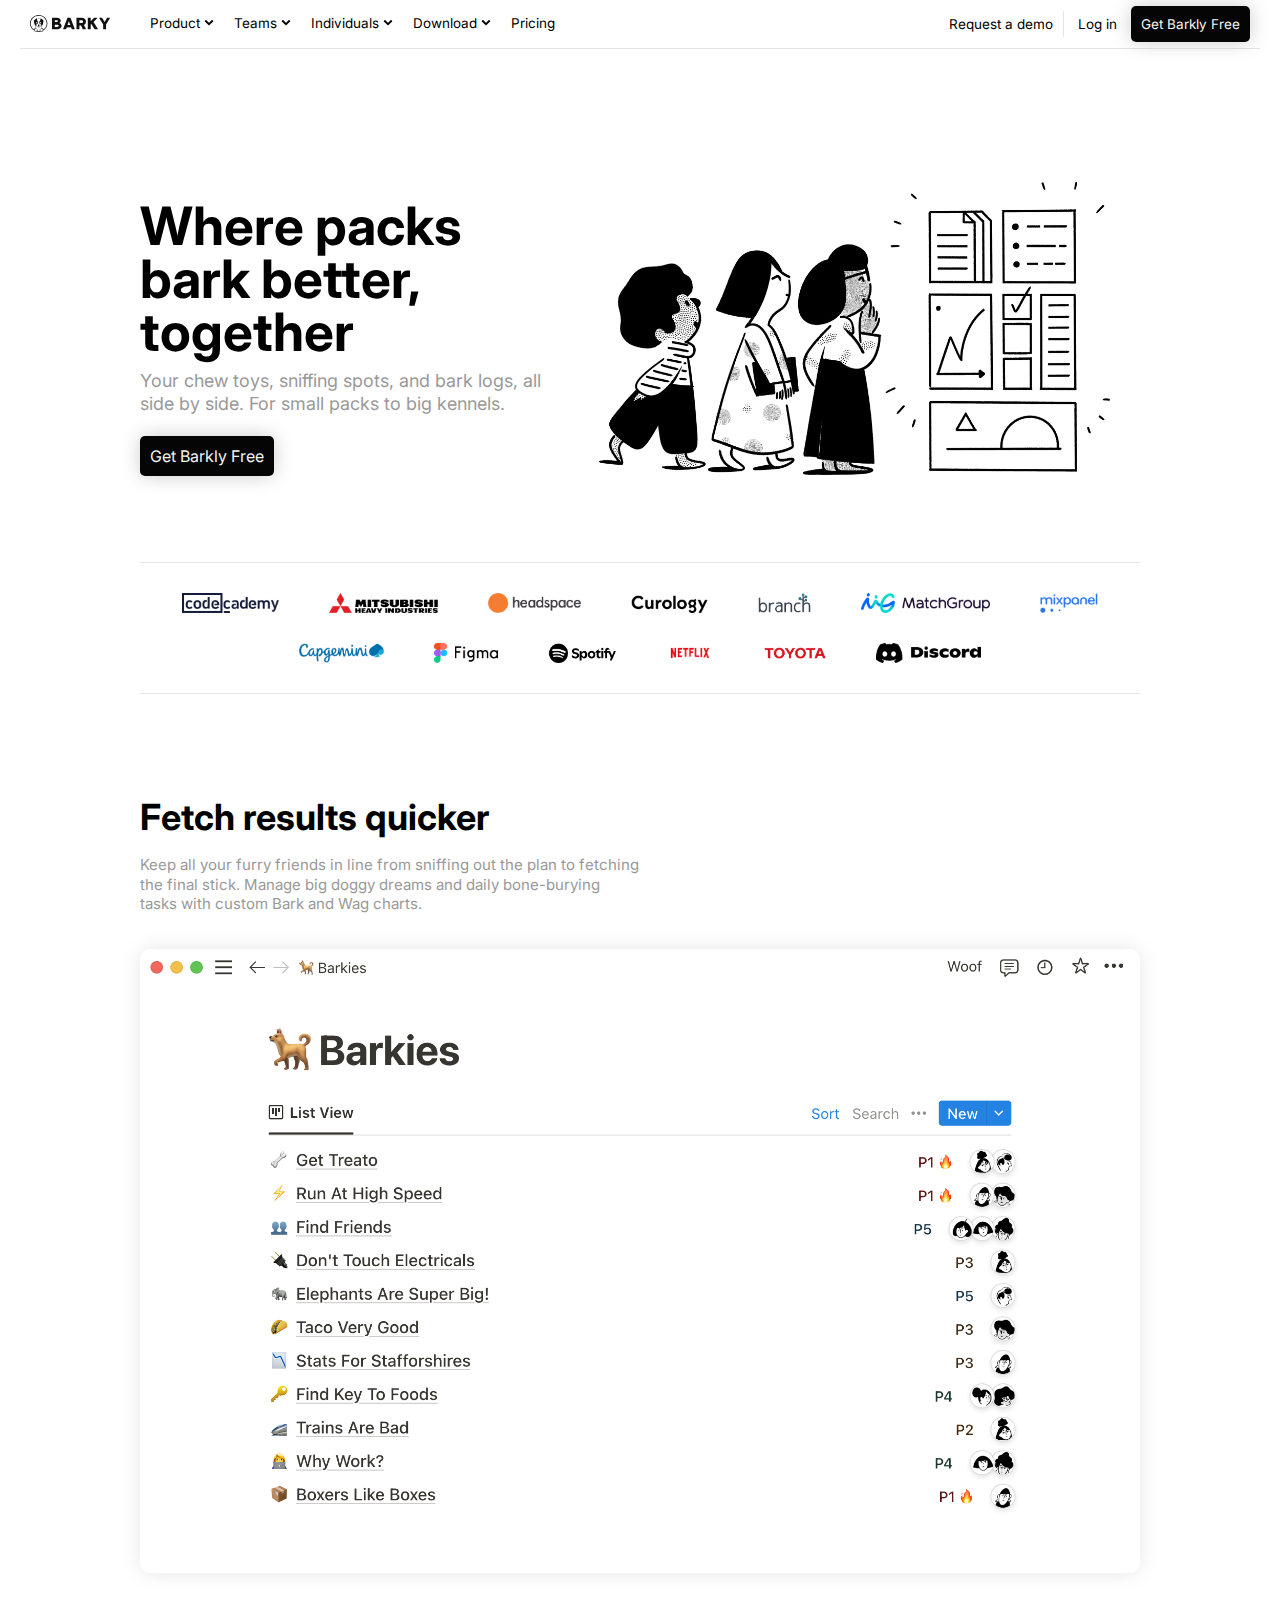
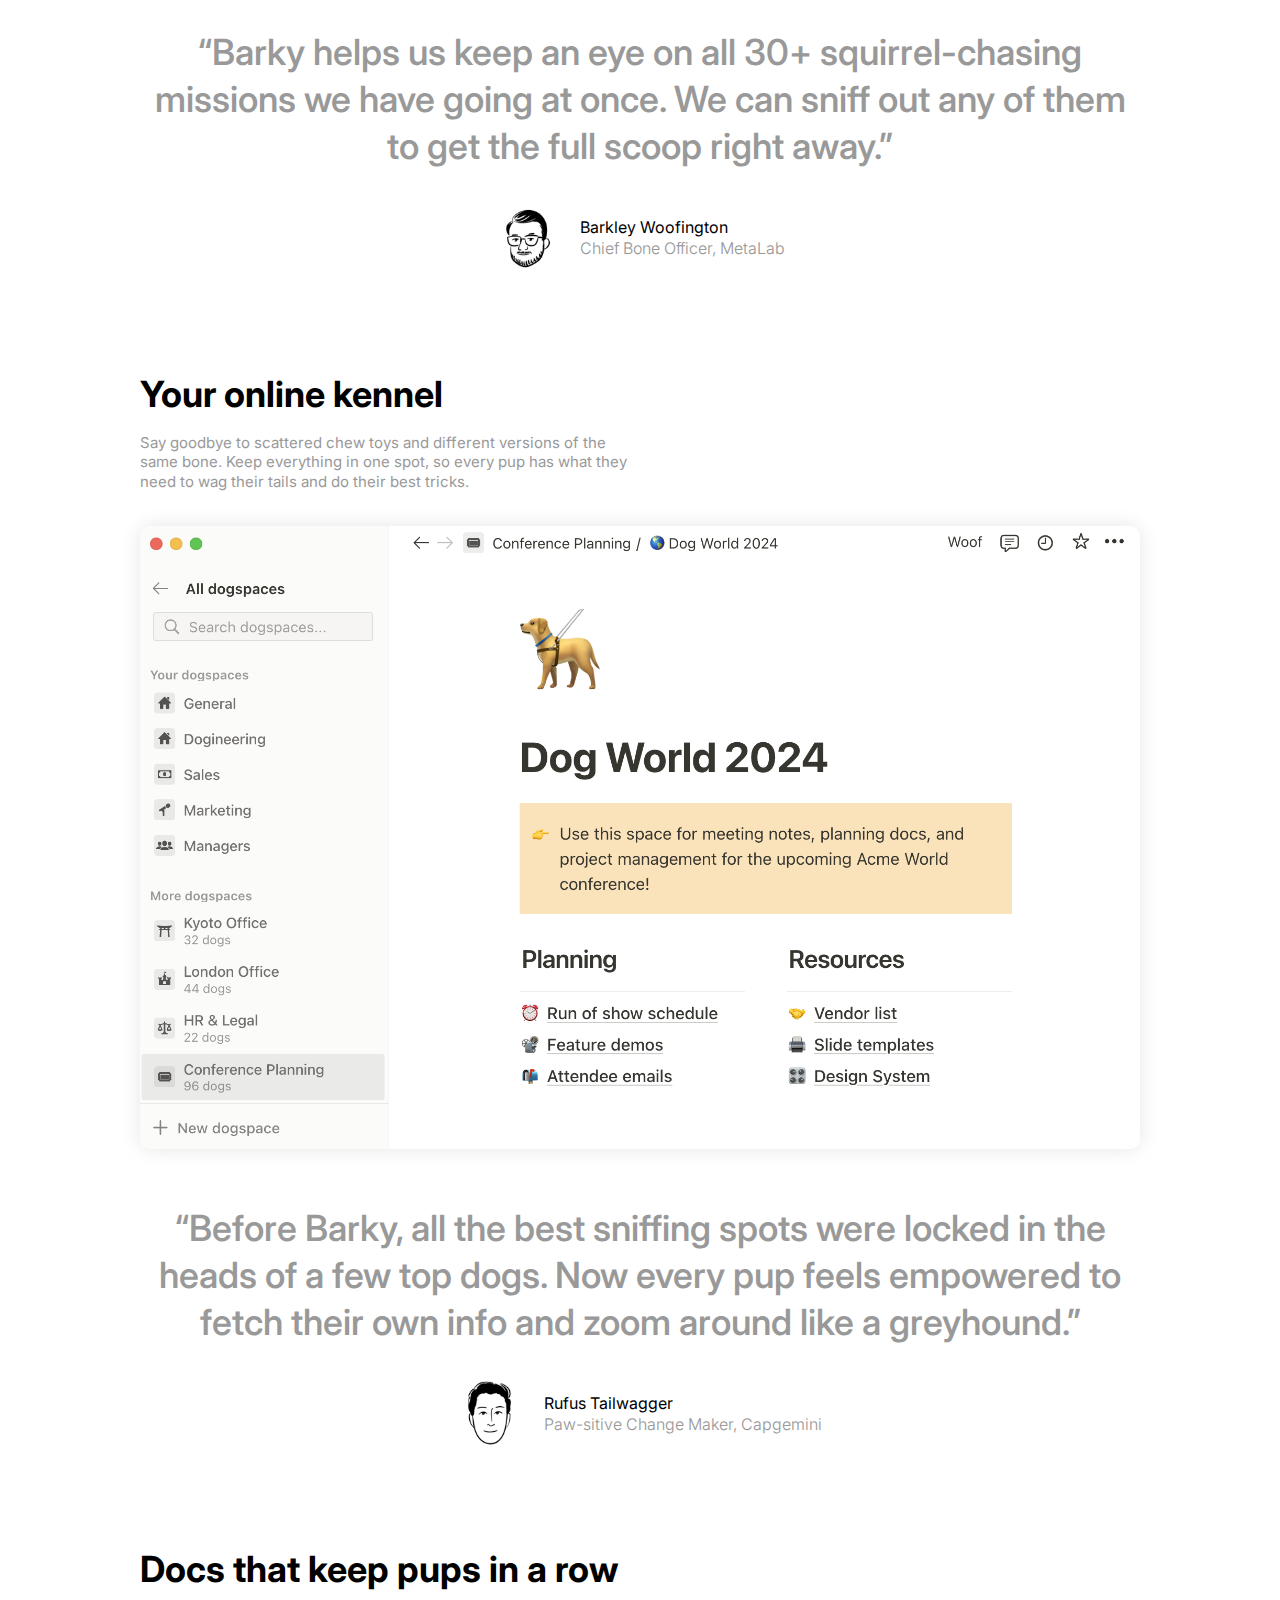
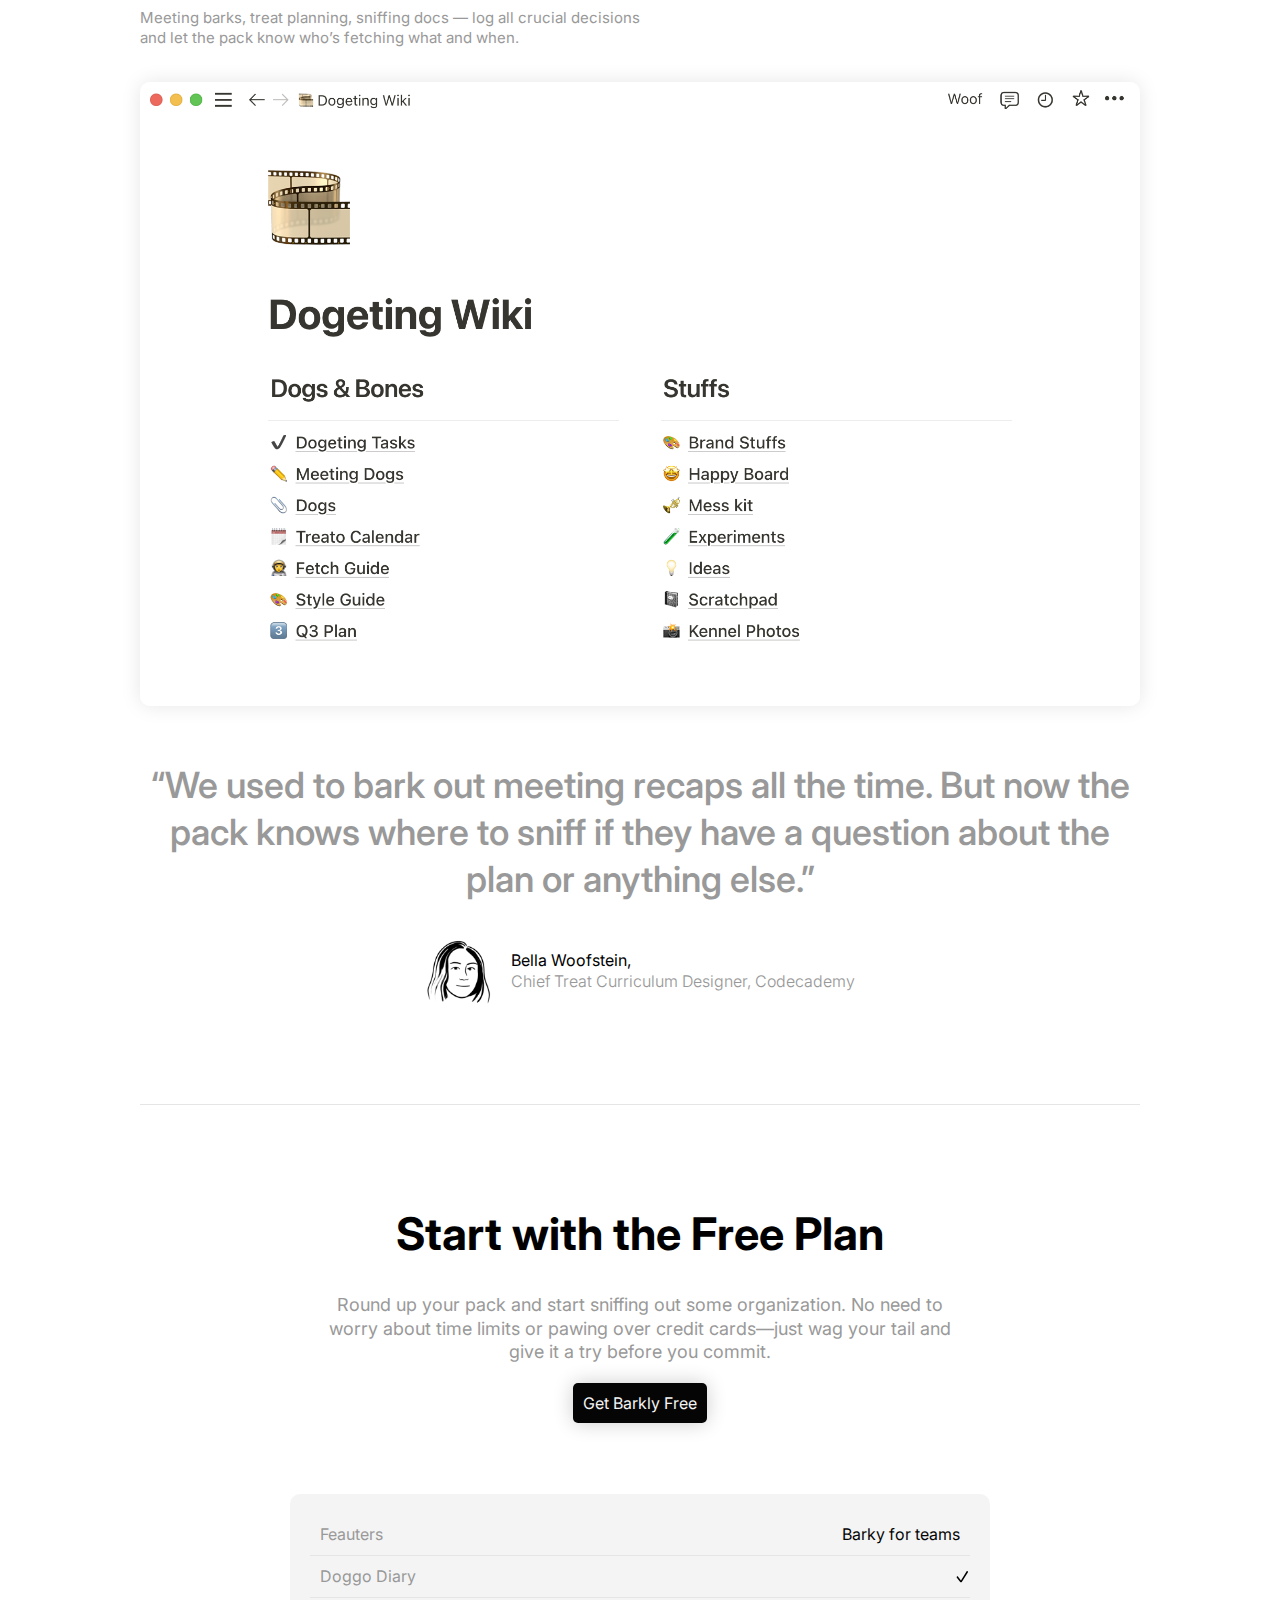
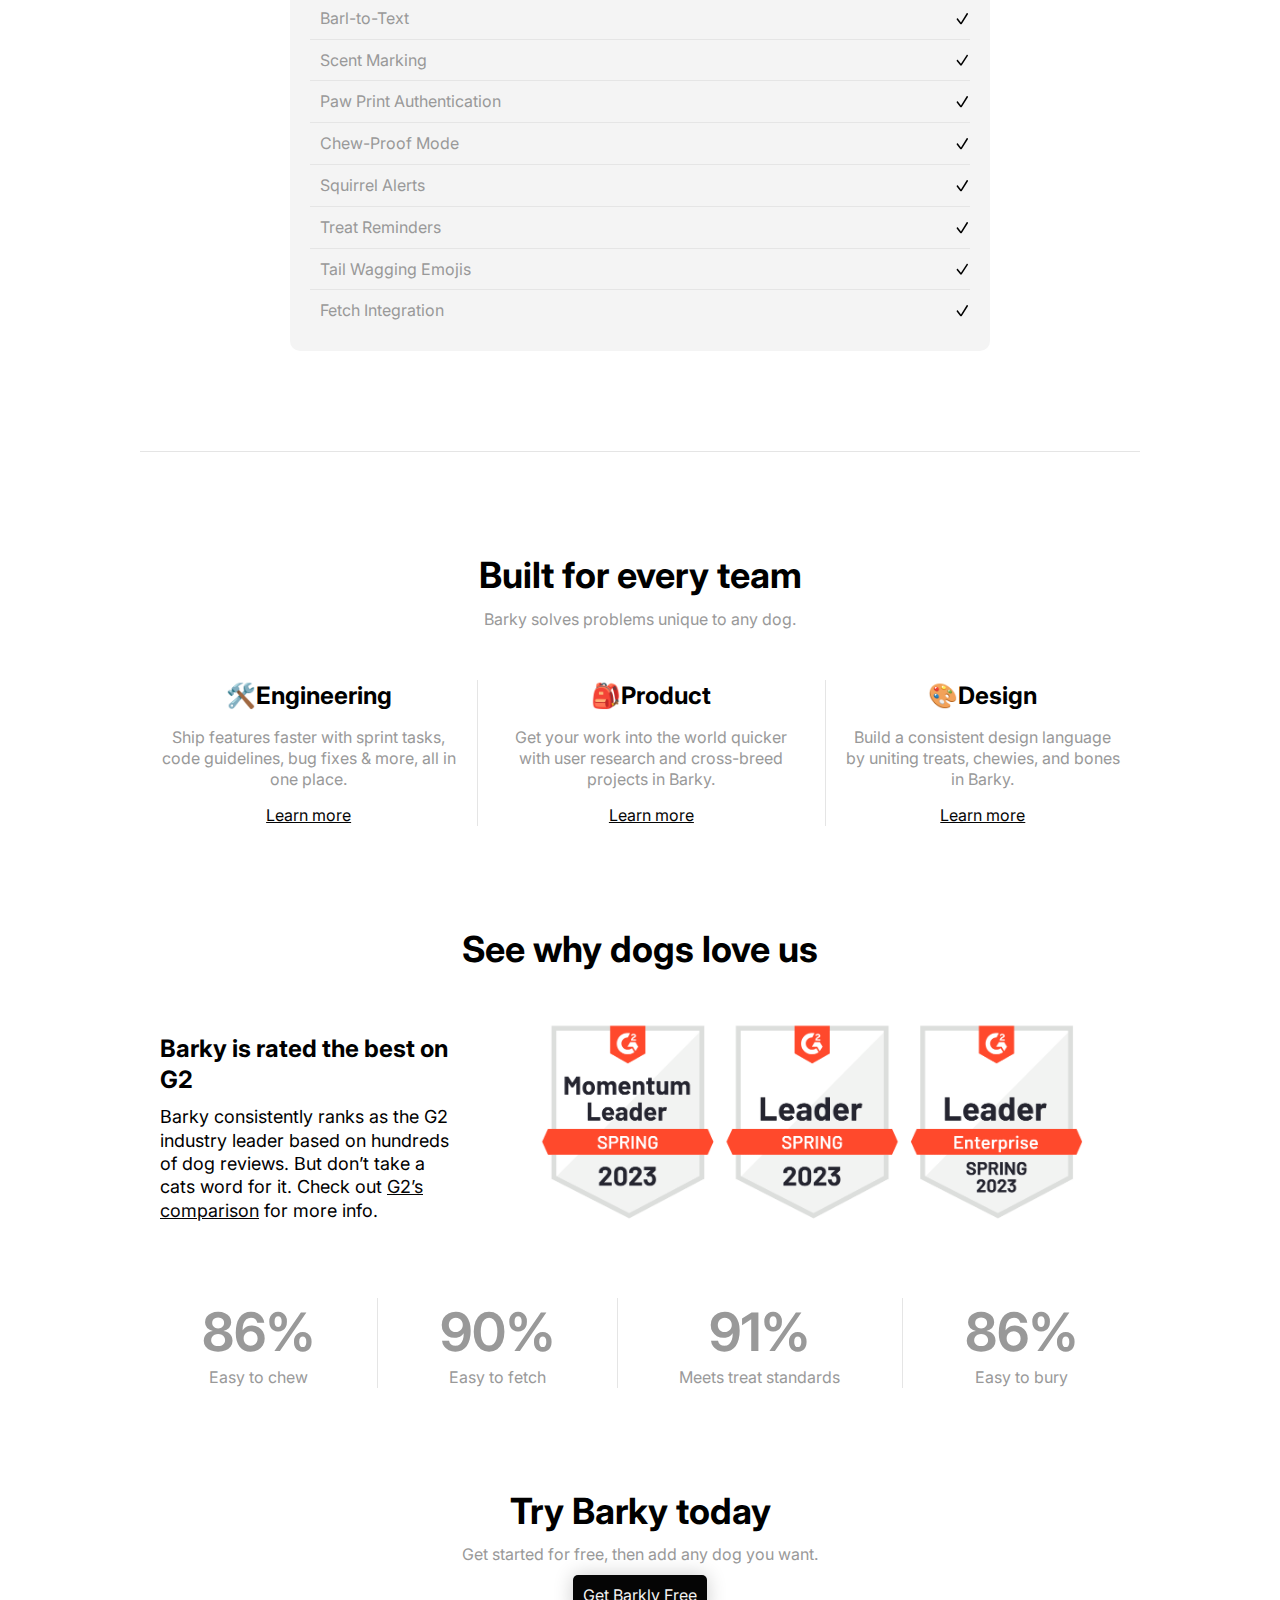
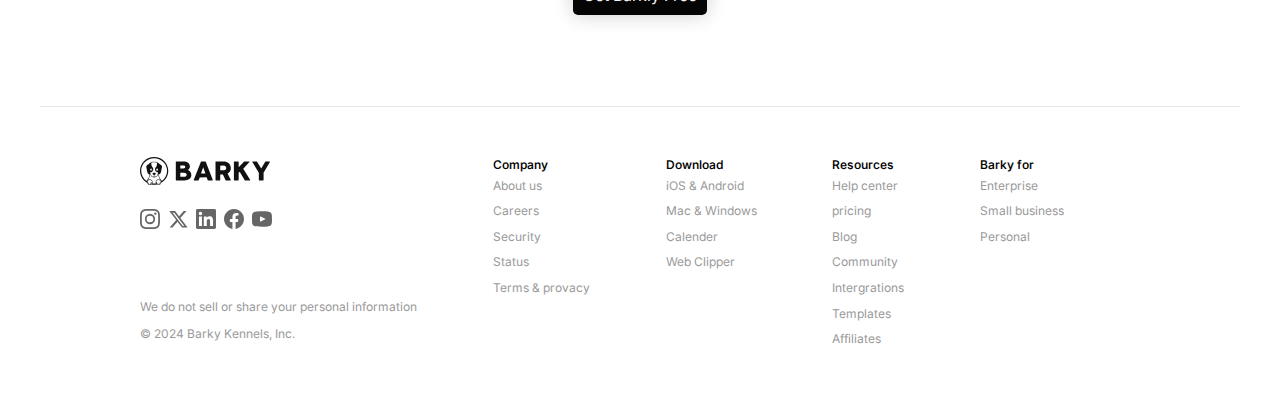
==== projekt.html @ 2aa72576 "Påbörjat mobilanpassningen. Har fixat nav och första stycket med bild och text" ====
<!DOCTYPE html>
<html>
<head>
    <meta charset="UTF-8">
    <meta name="viewport" content="width=device-width, initial-scale=1.0">
    <title>Barky</title>
    <link rel="stylesheet" href="style.css">
</head>
    <body>
        <header>
            <nav>
                <img id="logo-header" src="material/brand.svg" alt="Barky logo">
            <div id="nav-left">
                <a href="#">Product <img class="arrow" src="material/nav-caret.svg"></a>
                <a href="#">Teams <img class="arrow" src="material/nav-caret.svg"></a>
                <a href="#">Individuals <img class="arrow" src="material/nav-caret.svg"></a>
                <a href="#">Download <img class="arrow" src="material/nav-caret.svg"></a>
                <a href="#">Pricing</a>
            </div>
            <div id="nav-right">
                <a class="devider" href="#">Request a demo</a>
                <a href="#">Log in</a>
                <a class="button-black" href="#">Get Barkly Free</a>
            </div>
            <a id="hamburger" href="#"><img src="material/hamburger.svg" alt="menu icon"></a>
            </nav>
        </header>

        <main>
            <div id="top">
                <div class="text-right">
                    <h1>Where packs bark better, together</h1>
                        <p>Your chew toys, sniffing spots, and bark logs, all side by side. For small packs to big kennels.</p>
                        <a class="button-black" href="#">Get Barkly Free</a>
                </div>
                <div class="pic-left">
                    <img src="material/teams-hero.png">
                </div>
            </div>

            <div id="logos">
                <div class="row" id="row1">
                    <img src="material/company-logo-01.png" alt="Logo code academy">
                    <img src="material/company-logo-02.png" alt="logo mitshubishi">
                    <img src="material/company-logo-03.png" alt="logo headspace">
                    <img src="material/company-logo-04.png" alt="logo curology">
                    <img src="material/company-logo-05.png" alt="logo branch">
                    <img src="material/company-logo-06.png" alt="logo matchgroup">
                    <img src="material/company-logo-07.png" alt="logo mixpanel">
                </div>
                <div class="row">
                    <img src="material/company-logo-08.png" alt="logo capgemini">
                    <img src="material/company-logo-09.png" alt="logo figma">
                    <img src="material/company-logo-10.png" alt="Logo spotify">
                    <img src="material/company-logo-11.png" alt="Logo netflix">
                    <img src="material/company-logo-12.png" alt="logo toyota">
                    <img src="material/company-logo-13.png" alt="logo discord">
                </div>
            </div>
        <div id="container">
            <h2>Fetch results quicker</h2>
            <div class="doginfo">
                <div class="textdog">
                <p>Keep all your furry friends in line from sniffing out the plan to fetching the final stick. Manage big doggy dreams and daily bone-burying tasks with custom Bark and Wag charts.</p>
                </div>
            <img src="material/usp-01.png" alt="barkeys list">
            <p class="quote">“Barky helps us keep an eye on all 30+ squirrel-chasing missions we have going at once. We can sniff out any of them to get the full scoop right away.”</p>
            </div>
            <div class="small-pic">
                <img src="material/face-01.png" alt="picture of a face">
                <div class="name-and-title">
                <p>Barkley Woofington</p>
                <p class="second">Chief Bone Officer, MetaLab</p>
                </div>
            </div>

            <h2>Your online kennel</h2>
            <div class="doginfo">
                <div class="textdog">
                <p>Say goodbye to scattered chew toys and different versions of the same bone. Keep everything in one spot, so every pup has what they need to wag their tails and do their best tricks.</p>
                </div>
            <img src="material/usp-02.png" alt="dog world 2024">
            <p class="quote">“Before Barky, all the best sniffing spots were locked in the heads of a few top dogs. Now every pup feels empowered to fetch their own info and zoom around like a greyhound.”</p>
            </div>
            <div class="small-pic">
                <img src="material/face-02.png" alt="picture of face 2">
                <div class="name-and-title">
                <p>Rufus Tailwagger</p> 
                <p class="second">Paw-sitive Change Maker, Capgemini</p>
                </div>
            </div>

            <h2>Docs that keep pups in a row</h2>
            <div class="doginfo">
                <div class="textdog">
                <p>Meeting barks, treat planning, sniffing docs — log all crucial decisions and let the pack know who’s fetching what and when.</p>
                </div>
            <img src="material/usp-03.png" alt="Dogeting wiki">
            <p class="quote">“We used to bark out meeting recaps all the time. But now the pack knows where to sniff if they have a question about the plan or anything else.”</p>
            </div>
            <div class="small-pic">
                <img src="material/face-03.png" alt="picture of face 2">
                <div class="name-and-title">
                <p>Bella Woofstein,</p> 
                <p class="second">Chief Treat Curriculum Designer, Codecademy</p>
                </div>
            </div>
        </div>

        <div id="free-plan">
        <h1>Start with the Free Plan</h1>
            <p id="text-free">Round up your pack and start sniffing out some organization. No need to worry about time limits or pawing over credit cards—just wag your tail and give it a try before you commit.</p>
            <a class="button-black" href="#">Get Barkly Free</a>
            
        <div id="gray-squere">
            <div class="underline">
                <p>Feauters</p> 
                <p id="barkey">Barky for teams</p>
            </div>
            <div class="underline">
                <p>Doggo Diary</p> 
                <img class="check" src="material/check.svg">
            </div>
            <div class="underline">
                <p>Barl-to-Text</p> 
                <img class="check" src="material/check.svg">
            </div>
            <div class="underline">
                <p>Scent Marking</p> 
                <img class="check" src="material/check.svg">
            </div>
            <div class="underline">
                <p>Paw Print Authentication</p> 
                <img class="check" src="material/check.svg">
            </div>
            <div class="underline">
                <p>Chew-Proof Mode</p> 
                <img class="check" src="material/check.svg">
            </div>
            <div class="underline">
                <p>Squirrel Alerts</p> 
                <img class="check" src="material/check.svg">
            </div>
            <div class="underline">
                <p>Treat Reminders</p> 
                <img class="check" src="material/check.svg">
            </div>
            <div class="underline">
                <p>Tail Wagging Emojis</p> 
                <img class="check" src="material/check.svg">
            </div>
            <div class="underline" id="last">
                <p>Fetch Integration</p> 
                <img class="check" src="material/check.svg">
            </div>
        </div>
        </div>

        <div class="content-bottom">
        <div class="content">
            <h1>Built for every team</h1>
            <p>Barky solves problems unique to any dog.</p>
        </div>
            <div id="column-built">
                <div class="column">
                    <h2>🛠️Engineering</h2>
                    <p>Ship features faster with sprint tasks, code guidelines, bug fixes & more, all in one place.</p>
                    <a class="link-in-text" href="#">Learn more</a>
                </div>
                <div class="column">
                    <h2>🎒Product</h2>
                    <p>Get your work into the world quicker with user research and cross-breed projects in Barky.</p>
                    <a class="link-in-text" href="#">Learn more</a>
                </div>
                <div class="column" id="last"> 
                    <h2>🎨Design</h2>
                    <p>Build a consistent design language by uniting treats, chewies, and bones in Barky.</p>
                    <a class="link-in-text" href="#">Learn more</a>
                </div>
            </div>
        </div>
            
        <div class="content">
             <h1>See why dogs love us</h1>
        </div> 
            <div id="rated">
            <div class="text-right" id="rated-text">
                <h2>Barky is rated the best on G2</h2>
                    <p>Barky consistently ranks as the G2 industry leader based on hundreds of dog reviews. But don’t take a cats word for it. Check out <a class="link-in-text" href=#>G2’s comparison</a> for more info.</p>
            </div>
            <div class="pic-left">
                <img src="material/badges.png">
            </div>
        </div>
        <div id="procent">
            <div class="numbers">
                <h3>86%</h3>
                <p>Easy to chew</p>
            </div>
            <div class="numbers">
                <h3>90%</h3>
                <p>Easy to fetch</p>
            </div>
            <div class="numbers">
                <h3>91%</h3>
                <p>Meets treat standards</p>
            </div>
            <div class="numbers"  id="last">
                <h3>86%</h3>
                <p>Easy to bury</p>
            </div>
        </div>
                    
        <div class="content">
            <h1>Try Barky today</h1>
            <p id="try-today">Get started for free, then add any dog you want.</p>
            <a class="button-black" href="#">Get Barkly Free</a>
        </div> 
        </main>

        <footer>
        <div class="footer-wrapper">
            <div class="footer-content">
                <div>
                    <img id="logo-footer" src="material/brand.svg" alt="Barky logo">
                </div>  
                <div id="media-footer">
                    <img src="material/share-01.svg" alt="instagram logo" class="media">
                    <img src="material/share-02.svg" alt="X logo" class="media">
                    <img src="material/share-03.svg" alt="link-in logo" class="media">
                    <img src="material/share-04.svg" alt="facebook logo" class="media">
                    <img src="material/share-05.svg" alt="youtube logo" class="media">
                </div>
                <div id="footer-text">
                    <p>We do not sell or share your personal information</p>
                    <p>&copy; 2024 Barky Kennels, Inc.</p>
                </div>
            </div>
            <div class="footer-content">
                <p class="bold">Company</p>
                <a href="#">About us</a>
                <a href="#">Careers</a>
                <a href="#">Security</a>
                <a href="#">Status</a>
                <a href="#">Terms & provacy</a>
            </div>
            <div class="footer-content">
                <p class="bold">Download</p>
                <a href="#">iOS & Android</a>
                <a href="#">Mac & Windows</a>
                <a href="#">Calender</a>
                <a href="#">Web Clipper</a>
            </div>
            <div class="footer-content">
                <p class="bold">Resources</p>
                <a href="#">Help center</a>
                <a href="#">pricing</a>
                <a href="#">Blog</a>
                <a href="#">Community</a>
                <a href="#">Intergrations</a>
                <a href="#">Templates</a>
                <a href="#">Affiliates</a>
            </div>
            <div class="footer-content">
                <p class="bold">Barky for</p>
                <a href="#">Enterprise</a>
                <a href="#">Small business</a>
                <a href="#">Personal</a>
            </div>
        </div>
        </footer>
    </body>
</html>
---- style.css ----
/*#050505 (svart), #121212 (svart), #353535 (mörk grå), #666666 (mellangrå), #7f7f7f (mellan grå ljusare), #999999 (ljusar grå), #e5e5e5 (ljus grå), #f4f4f4 (vit) och #087fe7 (blå).*/

body {
    margin:0 10px; 
    font-family: Inter;
    line-height: 1.3;
}
@font-face {
    font-family: Inter;
    src: url(material/Inter.ttf);
}
nav {
    display: flex;
    justify-content: space-between;
    align-items: center;
    padding: 10px; 
    border-bottom: 1px solid #e5e5e5;
    background-color: white; 
    gap: 30px;
    position: fixed;
    top:0px;
    left: 20px;
    right: 20px; 
}
.arrow{
    height: 10px;
    width: 10px;
}
#nav-left {
    display: flex;
}
#nav-right {
    margin-left:auto; 
}
nav a {
    text-decoration: none;
    color: black;
    padding: 5px 10px; 
    font-size: 13.5px; 
}
#hamburger {
    width: 15px;
    display: none;
}
nav a:hover {
    background-color: #e5e5e5;
    border-radius: 5px;
}
a.button-black {
    background-color:#050505;
    color:#f4f4f4; 
    border-radius: 5px;
    padding: 10px; 
    text-decoration: none;
    box-shadow: 0px 0px 20px rgba(0, 0, 0, 0.2);
} 
a.button-black:hover {
    background-color: #353535;
}
.devider {
    border-right: 1px solid #e5e5e5; 
}
#logo-header{
    width: 80px;
    height: auto;
}
main {
    max-width: 1000px;
    margin: 0 auto; 
}
#top {
    display: flex;
    margin: 150px 0 50px 0; 
}
#top h1 {
    font-size: 53px;
    margin: 50px 0 0 0; 
    line-height: 1;
}
#top p {
    color: #999999; 
    margin: 10px 0 30px 0; 
    font-size: 18px; 
}
.pic-left {
    padding: 30px; 
    box-sizing: border-box; 
}
.pic-left img {
    width: 100%; 
    object-position: center;
}
.pick-left .text-right {
    flex-basis: 50%;
}
.row  {
    display: flex;
    justify-content: center;
    gap: 50px;
}
#row1 {
    padding-bottom: 30px;
}
#logos img {
    height: 20px;
    object-fit: cover;
}
#logos {
    border-top: 1px solid #e5e5e5;
    border-bottom: 1px solid #e5e5e5;
    padding: 30px;
}
#container h2 {
    margin: 100px 0 0 0; 
    font-size: 36px;
}
.doginfo {
    display: flex; 
    flex-direction: column; 
    color: #999999; 
}
.textdog {
    width: 50%;
    box-sizing: border-box;
    font-size: 15px; 
}
.doginfo img {
    width: 100%;
    border-radius: 10px; 
    box-shadow: 0px 0px 20px rgba(0, 0, 0, 0.1);
    margin: 20px 0; 
}
.quote {
    font-size: 36px;
    text-align: center;
    font-weight: 550;
} /*texten blir inte exakt som på bilden. Med weight 650 så blir texten för tjock, men orden hamnar på rätt plats...*/
.small-pic {
    display: flex; 
    justify-content: center;
    gap: 20px;
}
.small-pic p{
    margin: 0;  
}
.small-pic img {
    height: 65px;
}
.name-and-title{
    align-self: center;
}
.second {
    font-weight: 320;
    color:#999999; 
}
#container {
    padding-bottom: 100px;
    border-bottom: 1px solid #e5e5e5;
}
#free-plan {
    text-align: center;
    margin: 100px auto; 
    width: 700px;
}
#free-plan h1 {
    font-size: 45px; 
    margin: 0; 
}
#text-free {
    color:#999999; 
    padding: 30px; 
    font-size: 18px; 
    margin: 0;
}
#gray-squere {
    background-color:#f4f4f4; 
    padding: 20px; 
    margin: 80px 0; 
    border-radius: 10px; 
}
#barkey {
    color:#050505; 
}
.underline p {
    margin: 0;  
    padding: 10px;  
    color:  #999999; 
}
.check {
    height: auto;
    width: 15px;
}
.underline {
    border-bottom: 1px solid #e5e5e5;
    display: flex;
    justify-content: space-between;
}
#last {
    border: none; 
} /*borde vara en klass men jag får det inte att fungera, förmodligen pga specificiteten*/
.content-bottom {
    border-top: 1px solid #e5e5e5; 
}
.content {
    text-align: center;
}
.content h1 {
    margin: 100px 0 0 0;
    font-size: 36px;
}
.content p {
    color:  #999999; 
    margin: 10px 0 50px 0; 
}
#column-built {
    display: flex;
    text-align: center;
}
.column {
    padding: 0 20px; 
    border-right: 1px solid #e5e5e5; 
}
.column h2 {
    margin: 0; 
}
.column p {
    color: #999999; 
}
.link-in-text {
    color: #050505; 
}
#rated {
    display: flex;
}
#rated-text {
    margin-top: 50px; 
    padding: 10px 20px; 
}
#rated h2, #rated p {
    margin: 0;
}
#rated p {
    padding-top: 10px; 
    font-size: 18px;
    box-sizing: border-box;
}
#procent {
    display: flex;
    color: #999999;
    text-align: center; 
    margin: 20px 0;  
}
.numbers {
    border-right: 1px solid #e5e5e5; 
    flex-grow: 1; 
}
#procent h3 {
    font-weight: 650;
    font-size: 53px; 
    margin: 0; 
}
#procent p {
    margin: 0; 
}
#try-today {
    margin: 10px 0 20px 0;  
}
footer {
    max-width: 1200px;
    margin: 100px auto 50px auto; 
    border-top: 1px solid #e5e5e5;
    font-size: 12px;
}
.footer-wrapper {
    max-width: 1000px;
    margin: 0 auto; 
    display: flex;
}
.footer-content {
    flex-grow: 1; 
    margin-top: 50px; 
}
.bold {
    font-weight: 550;
    margin: 0;
}
#logo-footer {
    width: 130px;
    margin-bottom: 20px;
}
#media-footer {
    display: flex; 
    gap: 8px; 
}
.media {
    height: auto;
    width: 20px;
}
#footer-text {
    color: #999999;
    margin-top: 70px;  
}
footer a {
    text-decoration: none;
    color: #999999;
    display: block; 
    padding: 5px 0;
}

@media (max-width: 600px) {
    body {
        margin: 0 25px; 
    }
    nav {
        border: none; 
        position: static; 
    }
    #nav-left, #nav-right{
        display: none;
    }
    #hamburger{
        display: inline; 
    }
    #top {
        flex-direction: column-reverse;
        margin: 50px 0 100px 0;
        text-align: center;
    }
    #top h1 {
        margin-top: 0; 
    }
    #top p {
        padding: 10px; 
    }
}
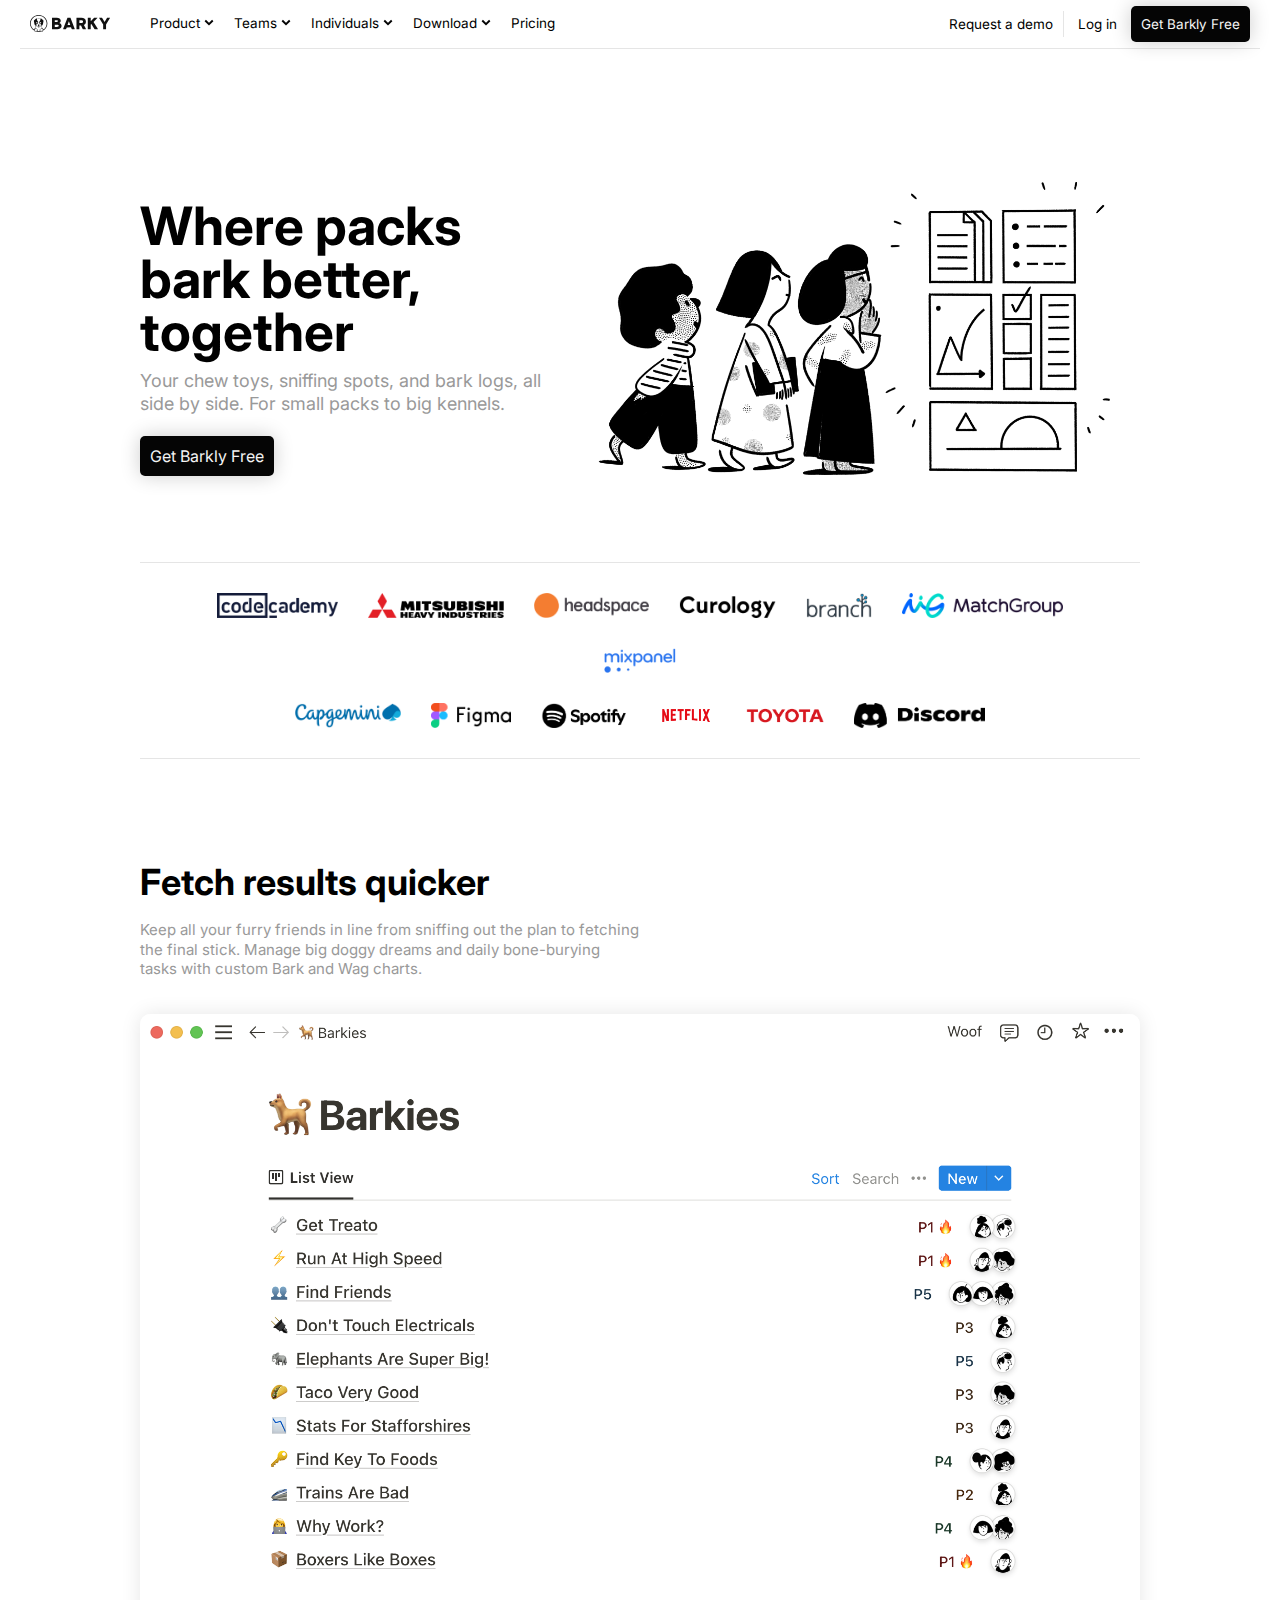
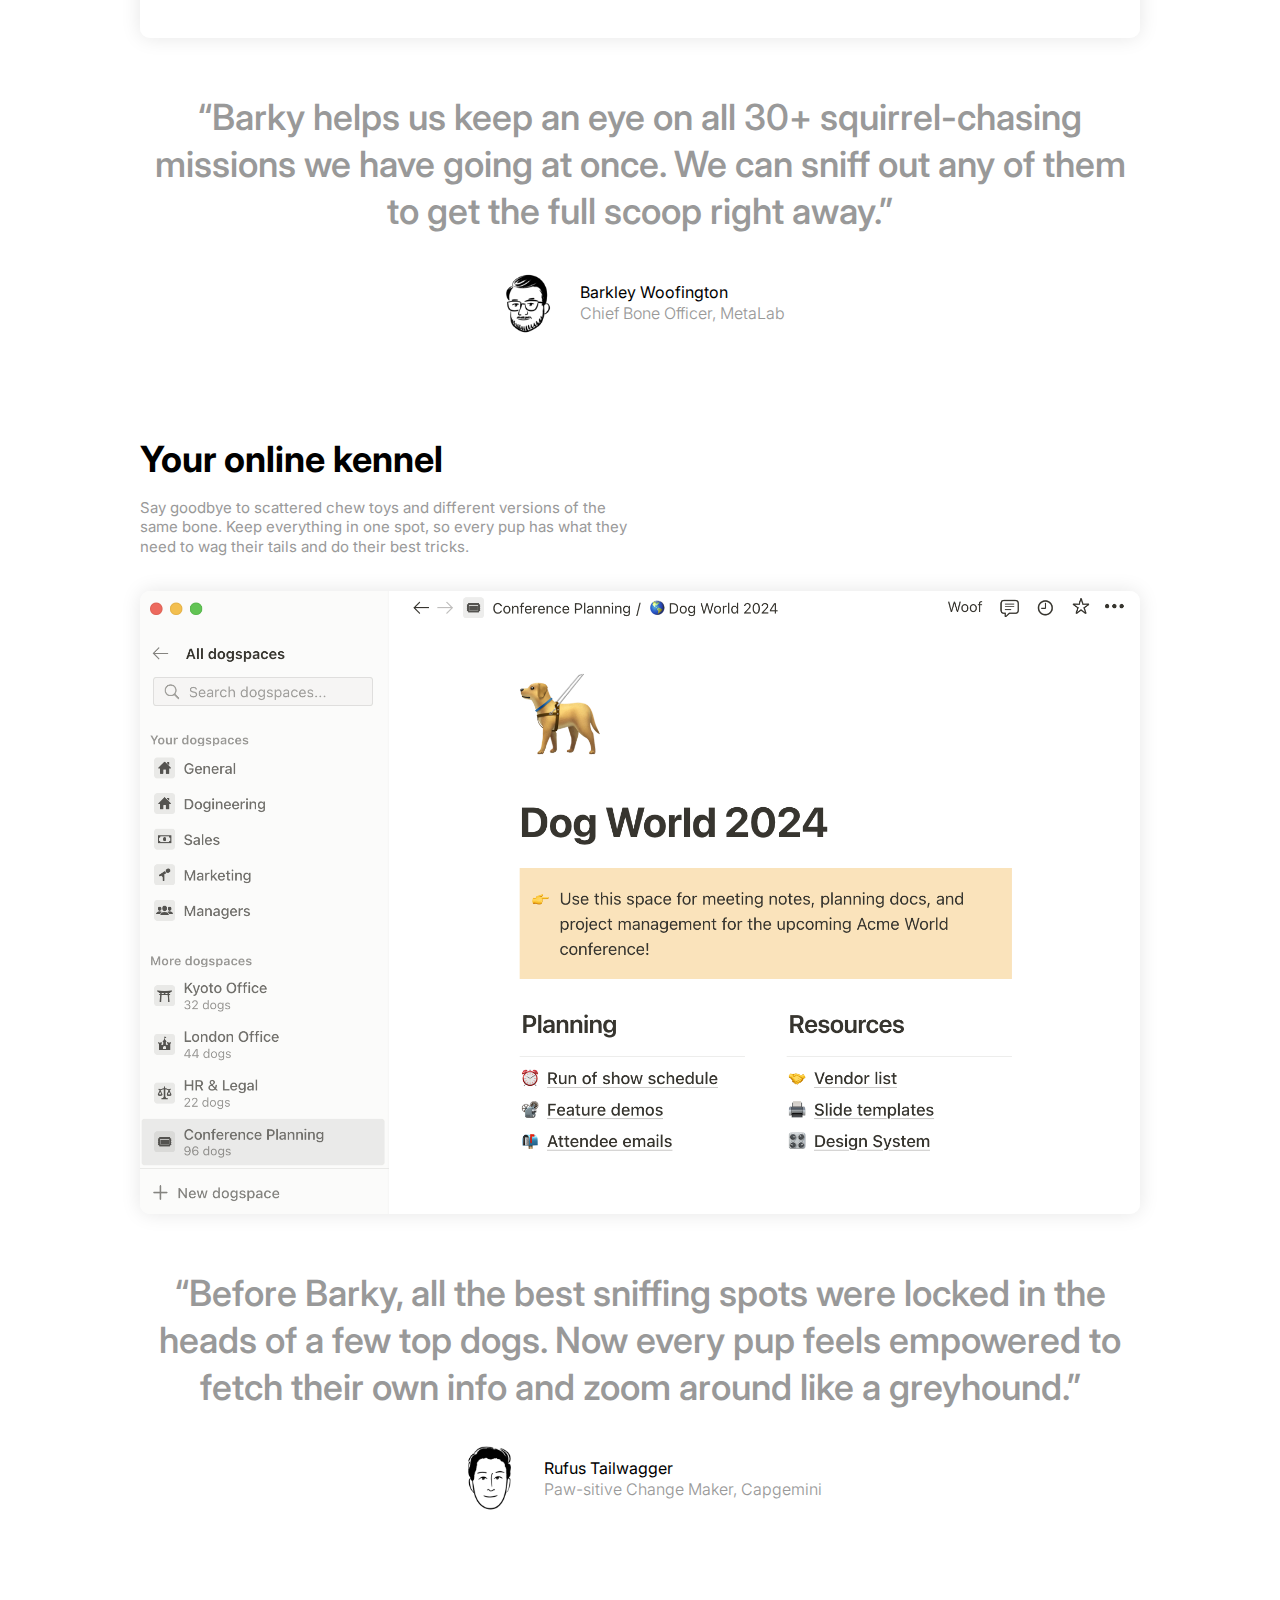
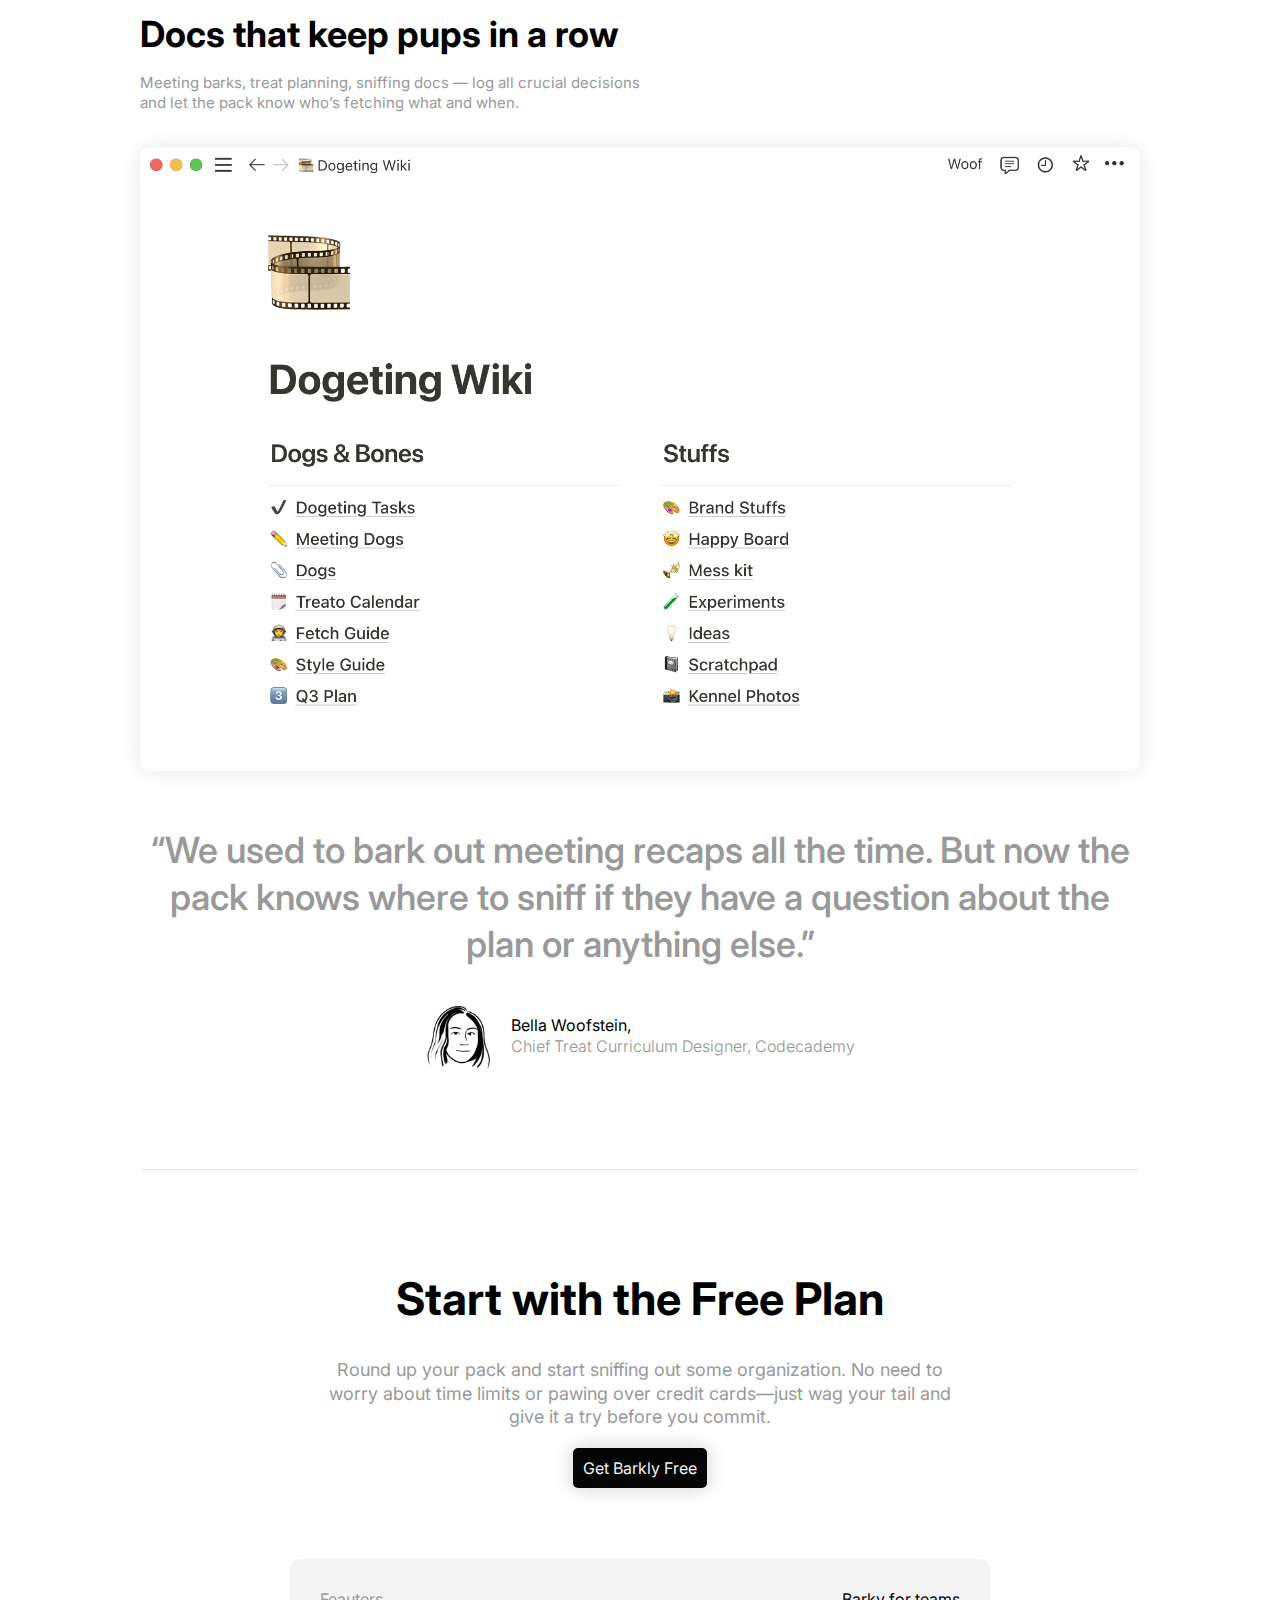
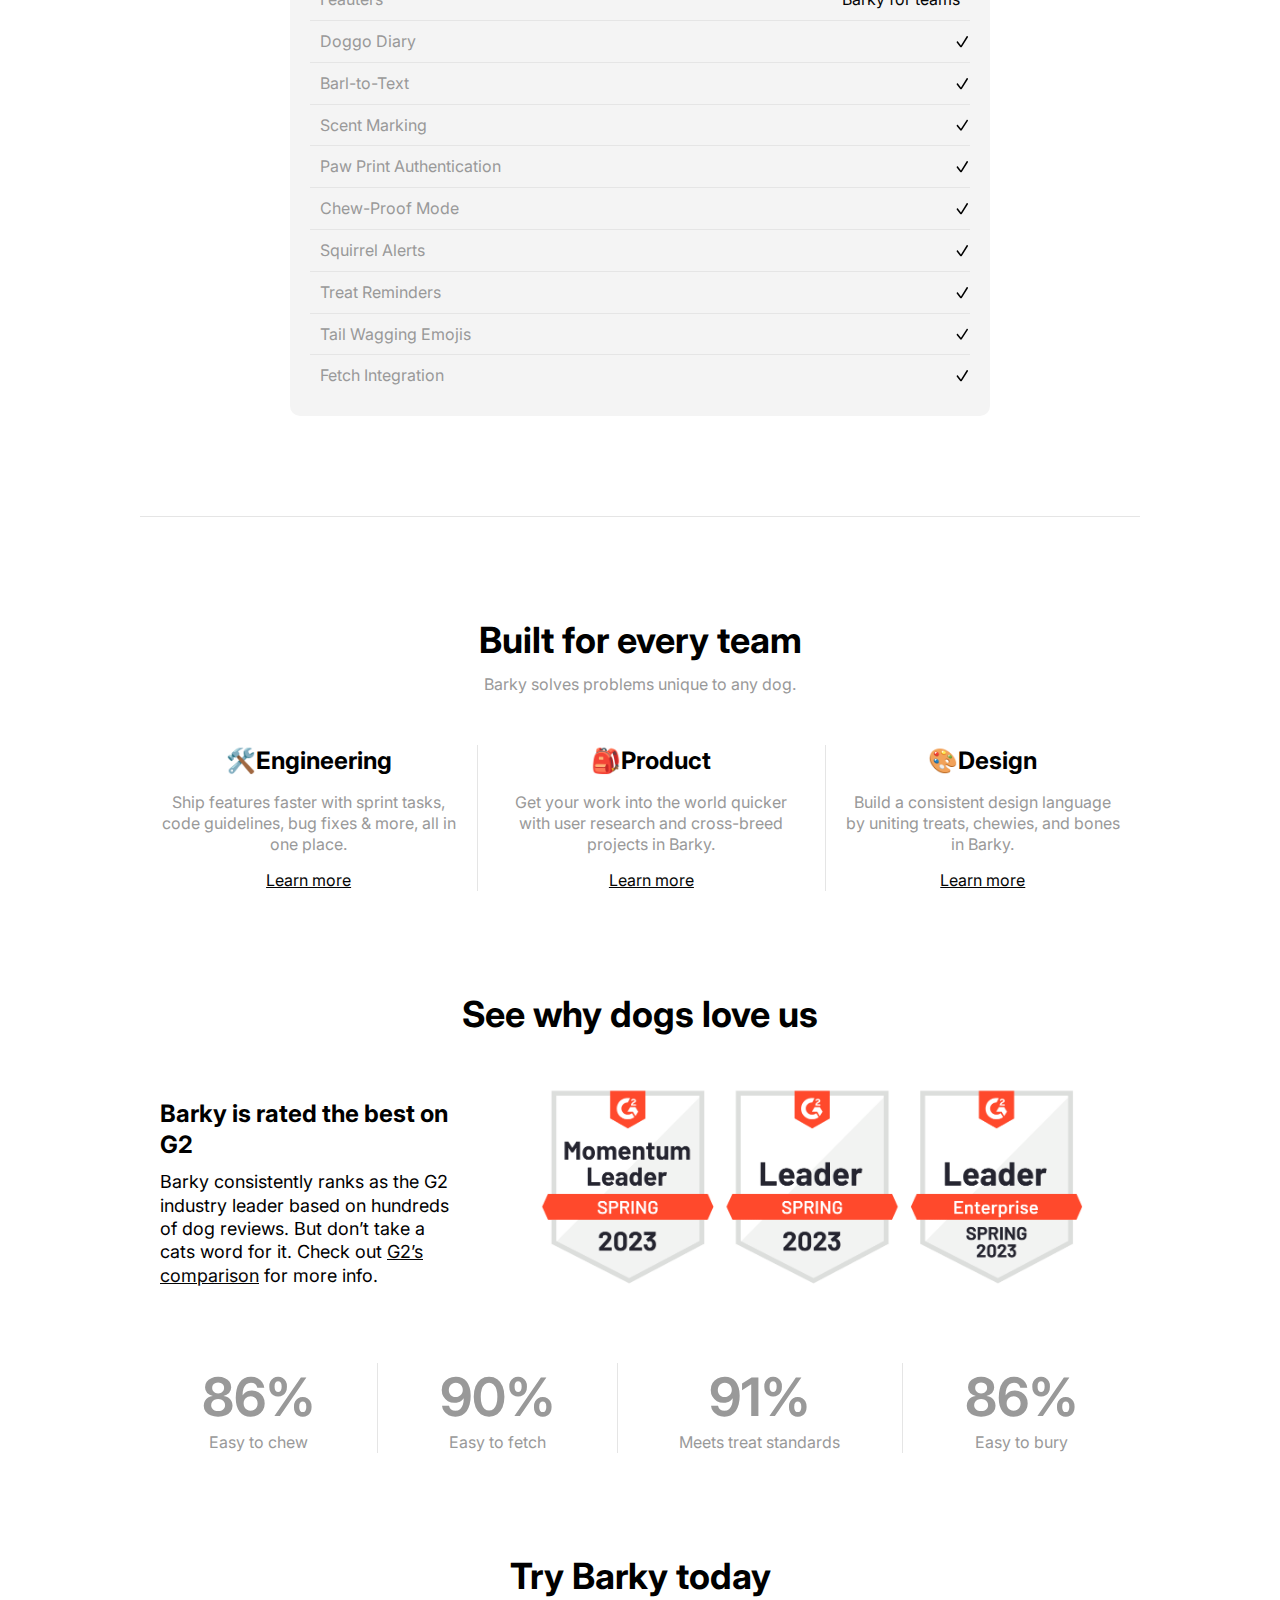
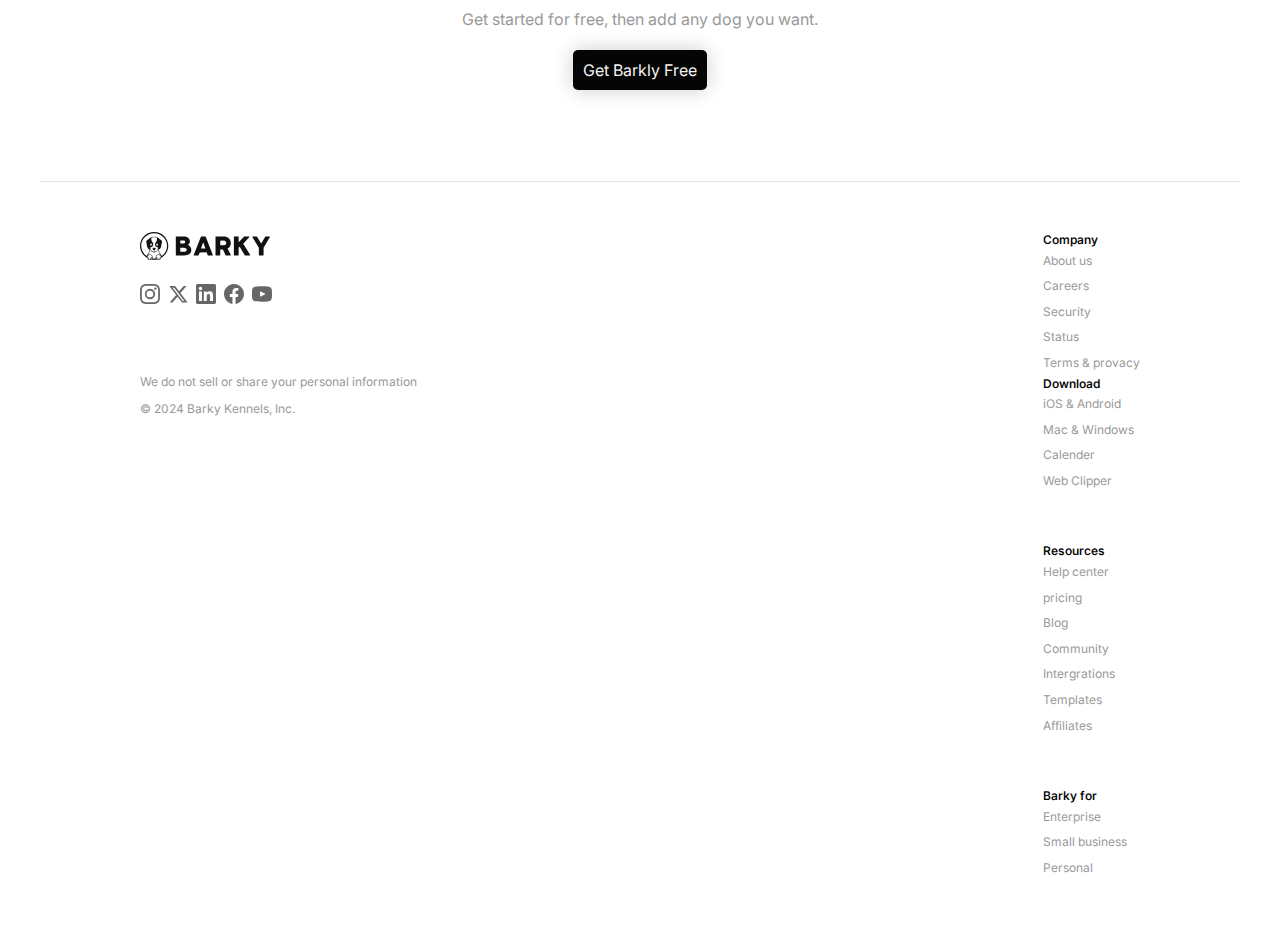
==== commit 1b948687: "Mobilanpassning footer är klar" ====
--- a/projekt.html
+++ b/projekt.html
@@ -236,6 +236,7 @@
                     <p>&copy; 2024 Barky Kennels, Inc.</p>
                 </div>
             </div>
+            <div id="grid">
             <div class="footer-content">
                 <p class="bold">Company</p>
                 <a href="#">About us</a>
@@ -244,7 +245,7 @@
                 <a href="#">Status</a>
                 <a href="#">Terms & provacy</a>
             </div>
-            <div class="footer-content">
+            <div class="footer-conten">
                 <p class="bold">Download</p>
                 <a href="#">iOS & Android</a>
                 <a href="#">Mac & Windows</a>
@@ -267,6 +268,7 @@
                 <a href="#">Small business</a>
                 <a href="#">Personal</a>
             </div>
+            </div>
         </div>
         </footer>
     </body>
--- a/style.css
+++ b/style.css
@@ -96,13 +96,14 @@
 .row  {
     display: flex;
     justify-content: center;
-    gap: 50px;
+    flex-wrap: wrap;
+    gap:30px;
 }
 #row1 {
     padding-bottom: 30px;
 }
 #logos img {
-    height: 20px;
+    height: 25px;
     object-fit: cover;
 }
 #logos {
@@ -160,7 +161,7 @@
 #free-plan {
     text-align: center;
     margin: 100px auto; 
-    width: 700px;
+    width: 70%;
 }
 #free-plan h1 {
     font-size: 45px; 
@@ -263,7 +264,7 @@
     margin: 0; 
 }
 #try-today {
-    margin: 10px 0 20px 0;  
+    margin: 10px 0 30px 0;  
 }
 footer {
     max-width: 1200px;
@@ -332,4 +333,76 @@
     #top p {
         padding: 10px; 
     }
+    #container {
+        text-align: center;
+    }
+    .doginfo {
+        display: block;
+    }
+    .textdog {
+        width: 100%;
+        font-size: 18px; 
+    }
+    .small-pic {
+        gap: 5px;
+        text-align: left; 
+    }
+    .quote {
+        font-size: 26px; 
+        padding: 0 20px; 
+    }
+    .second {
+        font-size: 12px;
+    }
+    #free-plan {
+        width: 100%;
+    }
+    #free-plan h1 {
+        font-size: 36px;
+    }
+    #text-free {
+        padding: 15px;
+        margin-bottom: 20px; 
+    }
+    #column-built {
+        flex-direction: column;
+    }
+    .column {
+        border: none;
+        margin-bottom: 40px; 
+    }
+    .content h1 {
+        margin-top: 50px; 
+    }
+    #rated {
+        flex-direction: column;
+    }
+    #procent {
+        flex-direction: column;
+    }
+    .numbers {
+        border: none; 
+        margin-bottom: 50px; 
+    }
+    footer {
+        font-size: 14px;
+    }
+    .footer-wrapper {
+        display: block; 
+    }
+    #logo-footer {
+        margin-top: 50px; 
+    }
+    #footer-text {
+        margin: 35px 0;
+        color: #050505; 
+    }
+    #grid {
+        display: grid; 
+        grid-template-columns: 1fr 1fr;
+        grid-template-rows: 1fr 1fr;
+    }
+    .footer-content {
+        margin-top: 0; 
+    }
 }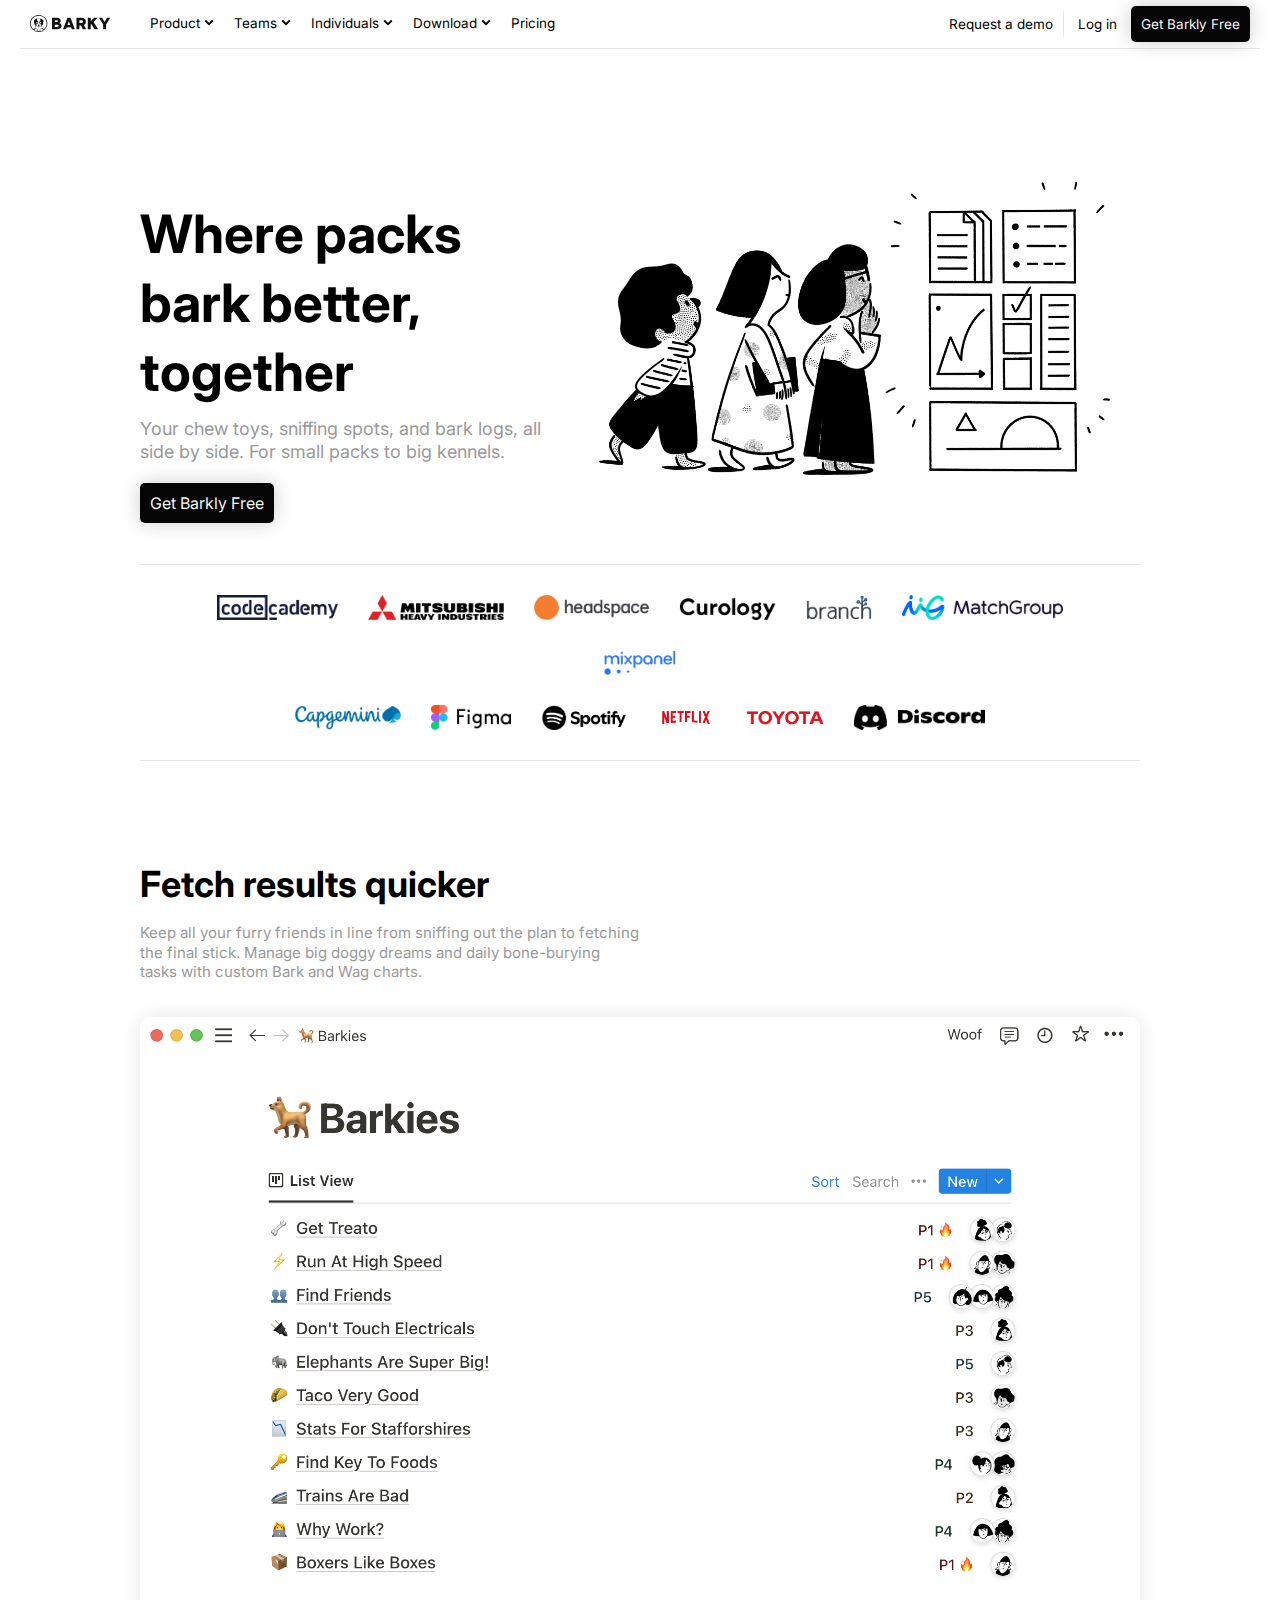
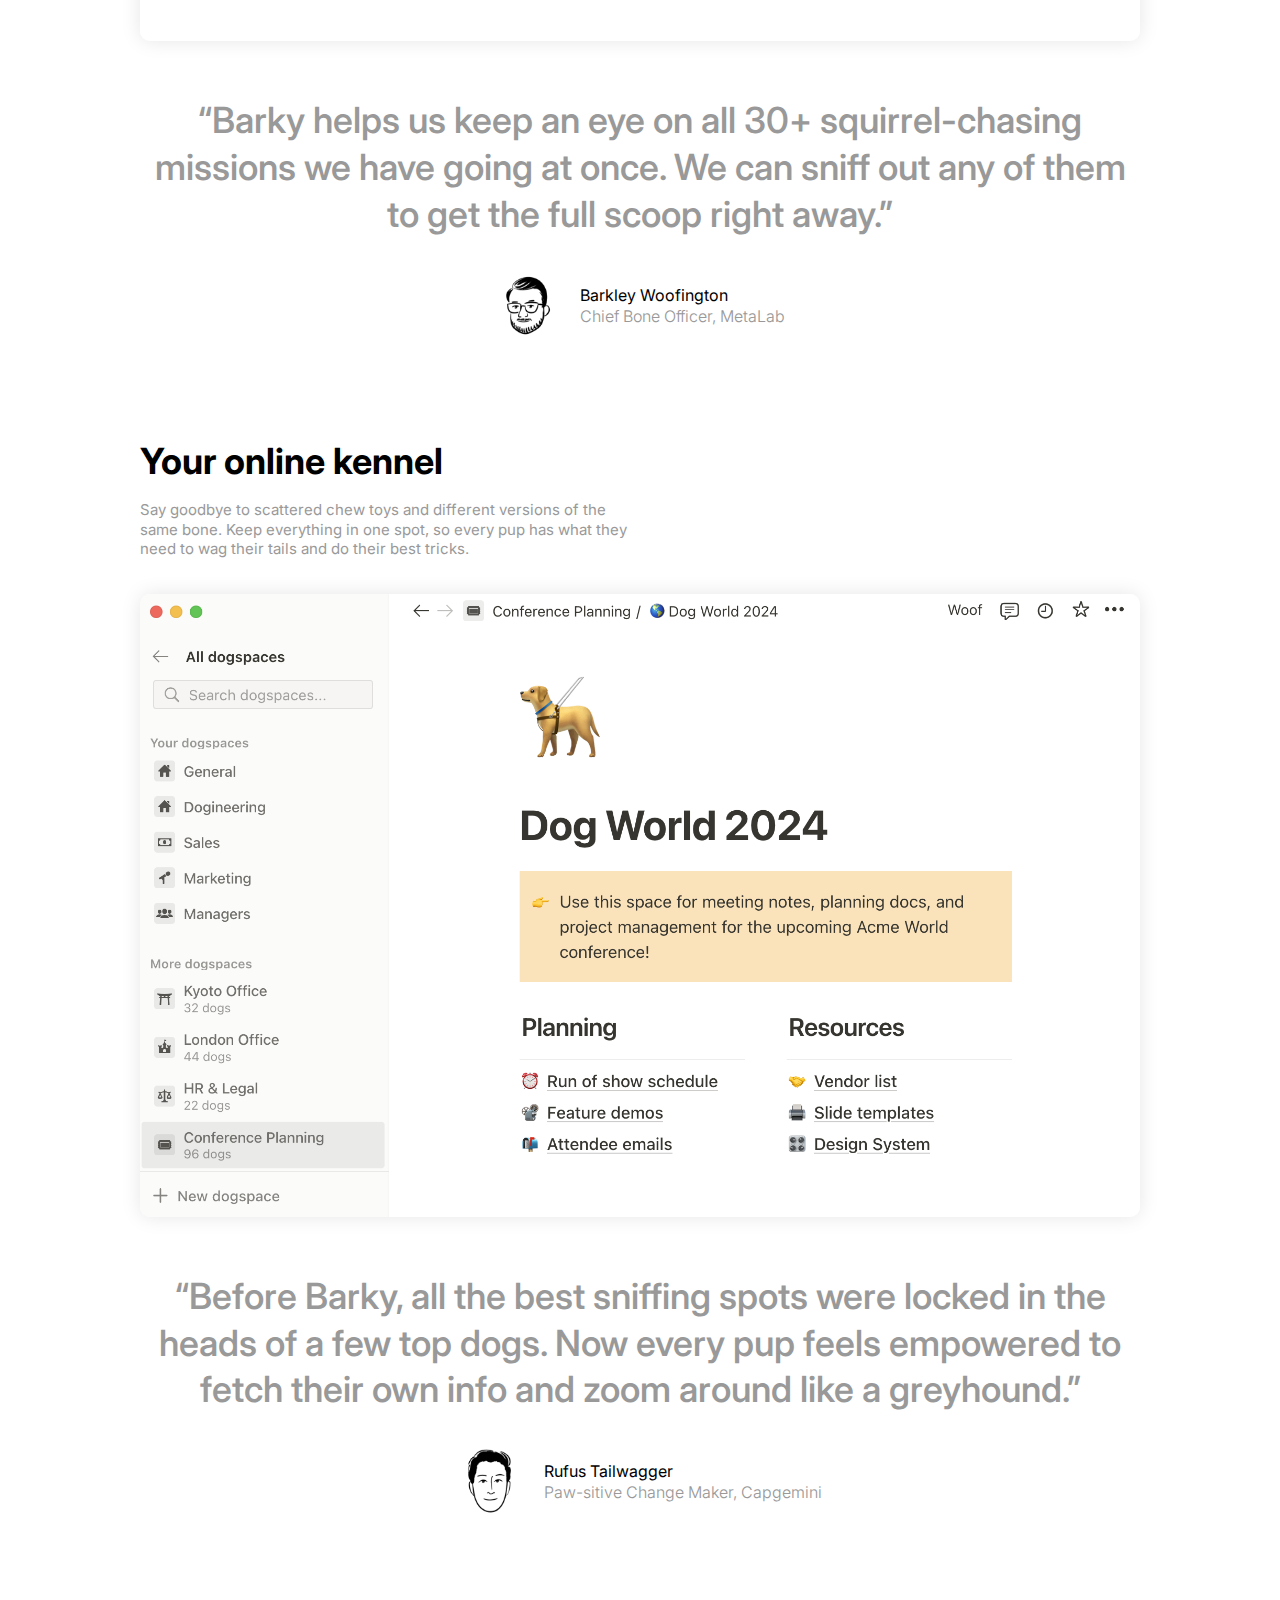
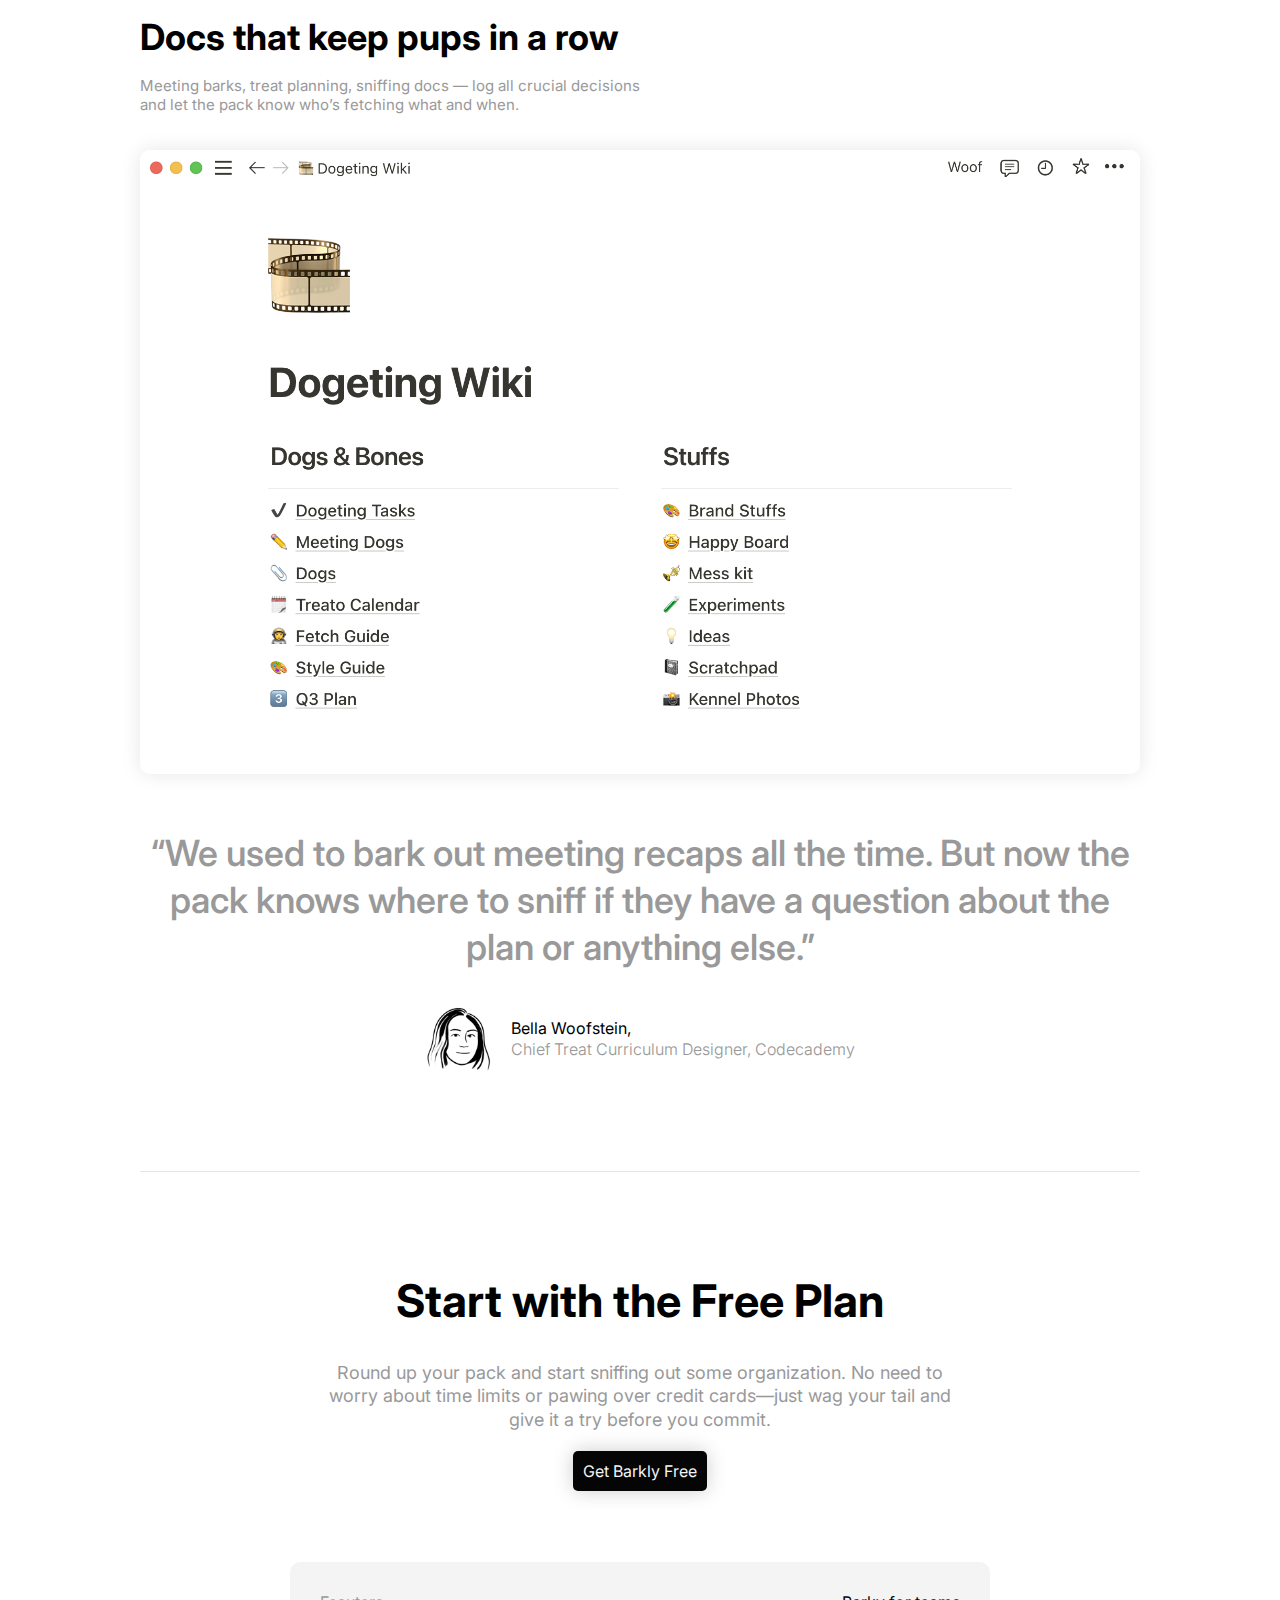
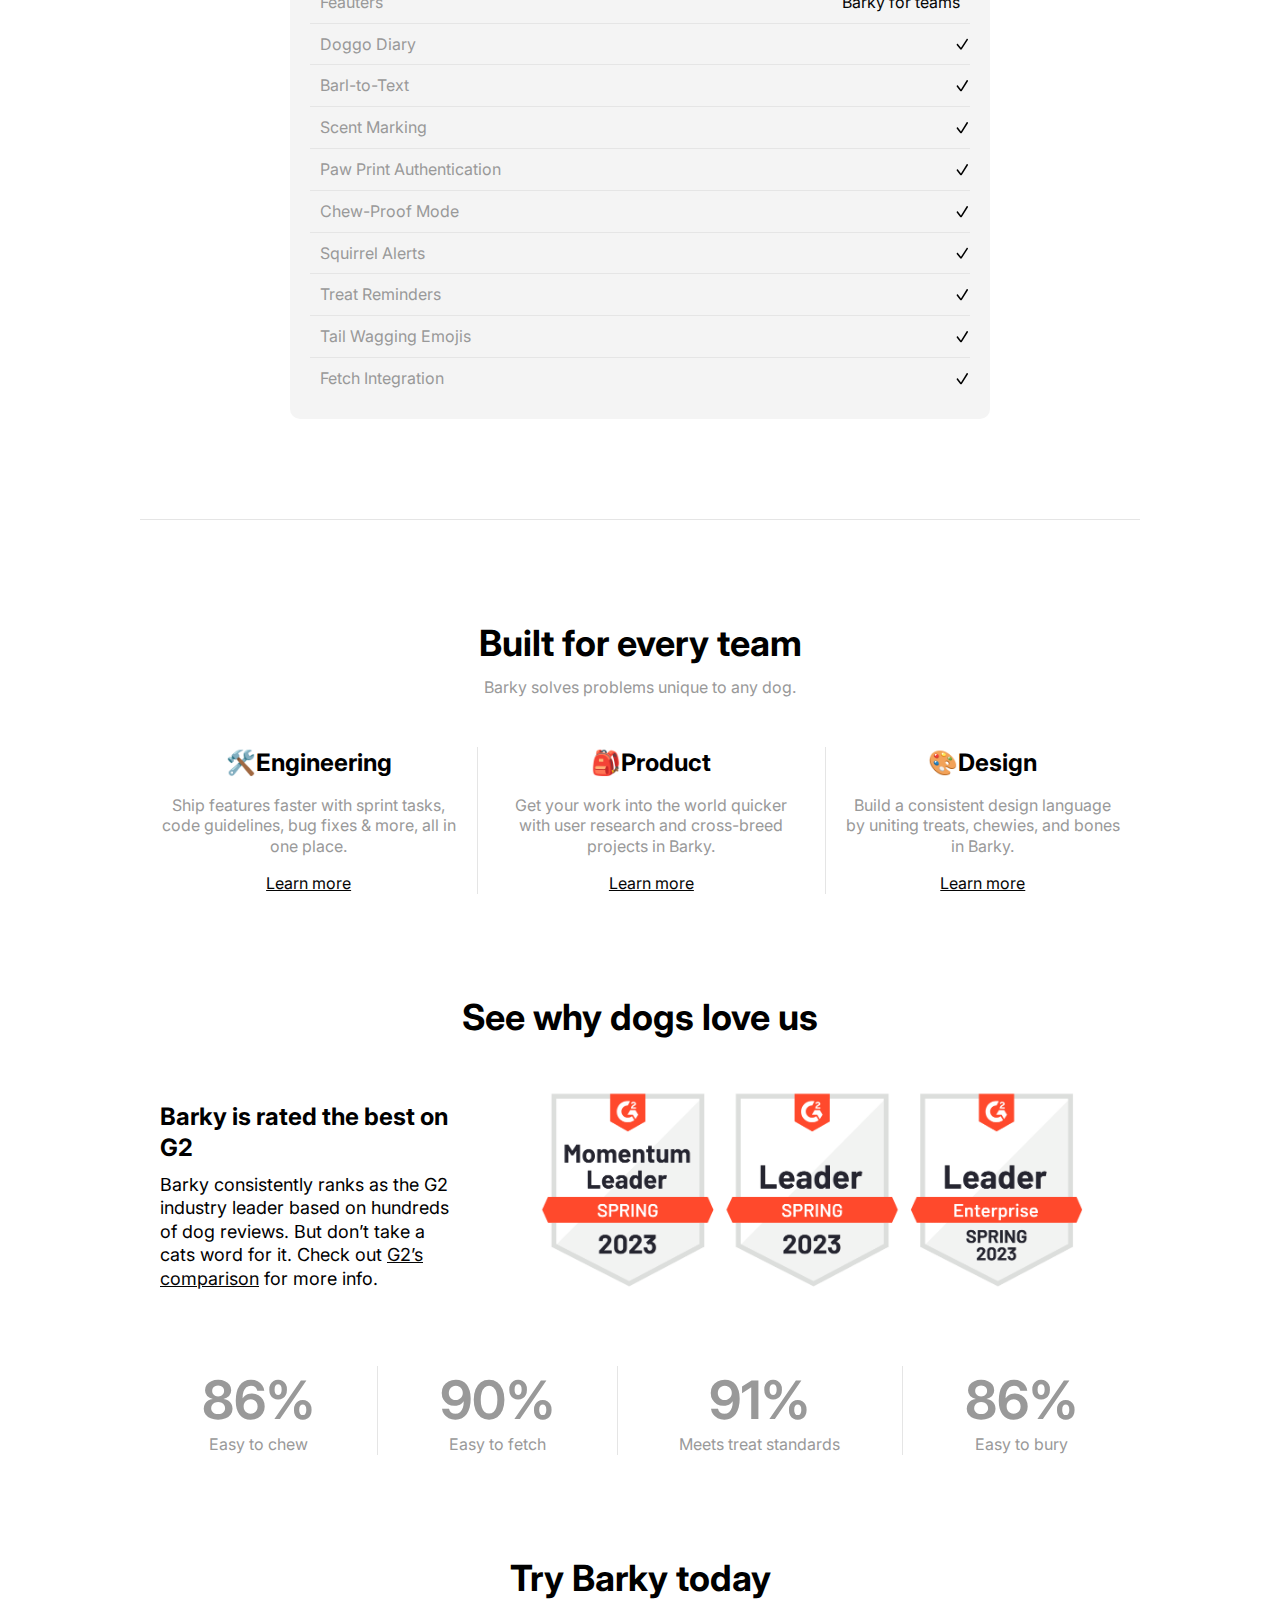
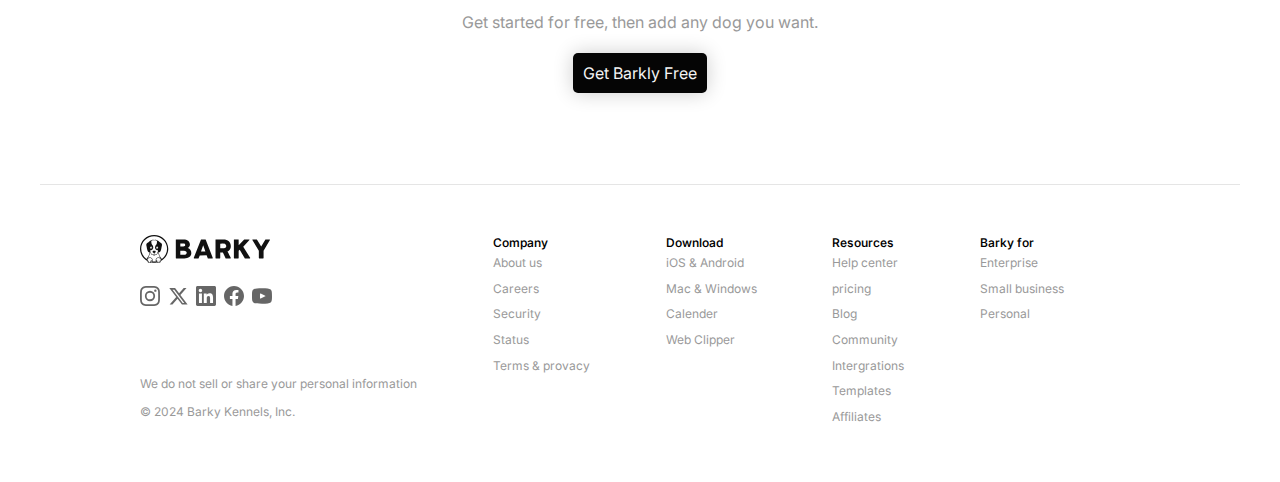
==== commit f7ffe8da: "Uppptäckte ett fel i mobilversion footer" ====
--- a/projekt.html
+++ b/projekt.html
@@ -236,7 +236,6 @@
                     <p>&copy; 2024 Barky Kennels, Inc.</p>
                 </div>
             </div>
-            <div id="grid">
             <div class="footer-content">
                 <p class="bold">Company</p>
                 <a href="#">About us</a>
@@ -245,7 +244,7 @@
                 <a href="#">Status</a>
                 <a href="#">Terms & provacy</a>
             </div>
-            <div class="footer-conten">
+            <div class="footer-content">
                 <p class="bold">Download</p>
                 <a href="#">iOS & Android</a>
                 <a href="#">Mac & Windows</a>
@@ -268,7 +267,7 @@
                 <a href="#">Small business</a>
                 <a href="#">Personal</a>
             </div>
-            </div>
+
         </div>
         </footer>
     </body>
--- a/style.css
+++ b/style.css
@@ -75,7 +75,6 @@
 #top h1 {
     font-size: 53px;
     margin: 50px 0 0 0; 
-    line-height: 1;
 }
 #top p {
     color: #999999; 
@@ -307,11 +306,14 @@
     display: block; 
     padding: 5px 0;
 }
-
+/*----------------mobilanpassnig ----------------*/
 @media (max-width: 600px) {
     body {
         margin: 0 25px; 
     }
+    #logo-header {
+        width: 120px;
+    }
     nav {
         border: none; 
         position: static; 
@@ -321,6 +323,7 @@
     }
     #hamburger{
         display: inline; 
+        width: 25px;
     }
     #top {
         flex-direction: column-reverse;
@@ -333,8 +336,14 @@
     #top p {
         padding: 10px; 
     }
+    .pic-left {
+    padding: 0 30px;
+    }
     #container {
         text-align: center;
+    }
+    #container h2 {
+        margin: 70px 0 0 0; 
     }
     .doginfo {
         display: block;
@@ -387,8 +396,14 @@
     footer {
         font-size: 14px;
     }
+    #logo-footer {
+        width: 160px;
+    }
     .footer-wrapper {
         display: block; 
+    }
+    .media {
+        width: 25px;
     }
     #logo-footer {
         margin-top: 50px; 
@@ -396,7 +411,12 @@
     #footer-text {
         margin: 35px 0;
         color: #050505; 
-    }
+    } 
+    #footer-text p {
+        padding: 10px 0;
+        margin: 0; 
+    }
+    /*footer stämmer inte längre*/
     #grid {
         display: grid; 
         grid-template-columns: 1fr 1fr;
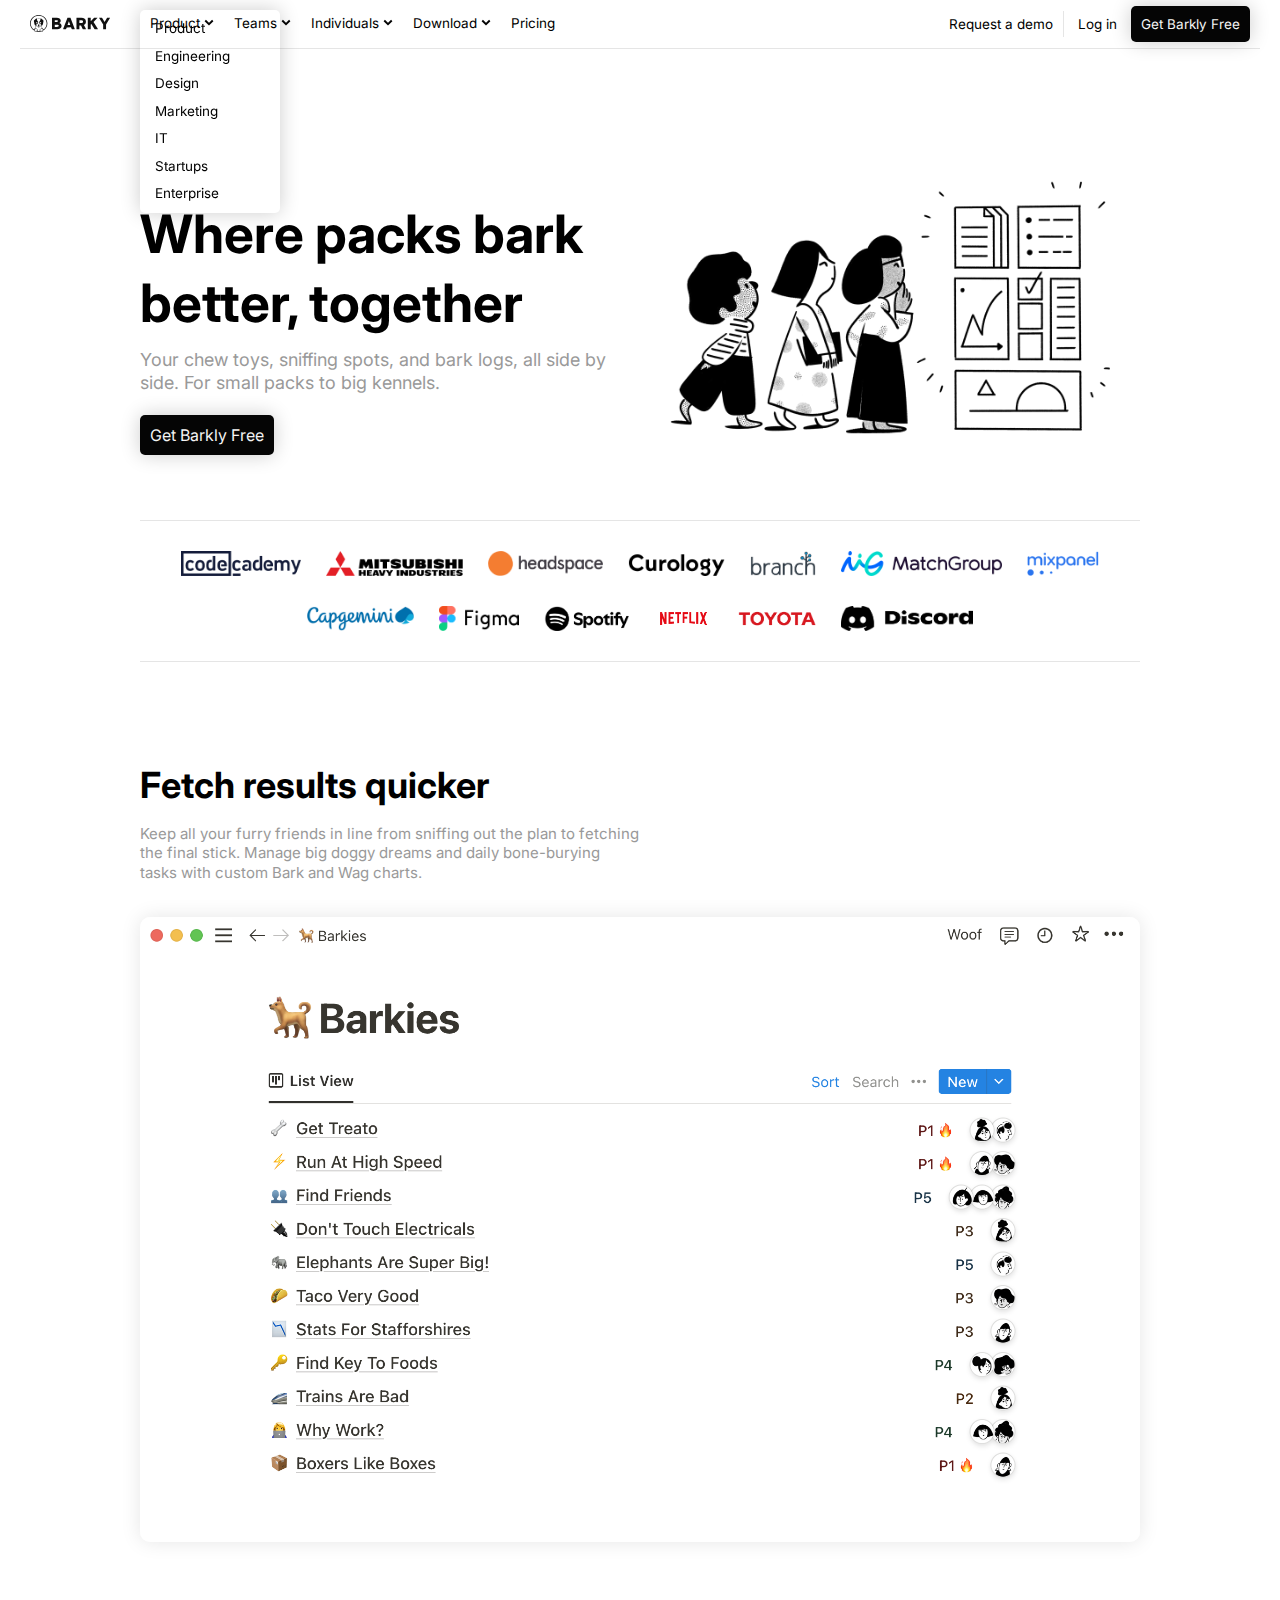
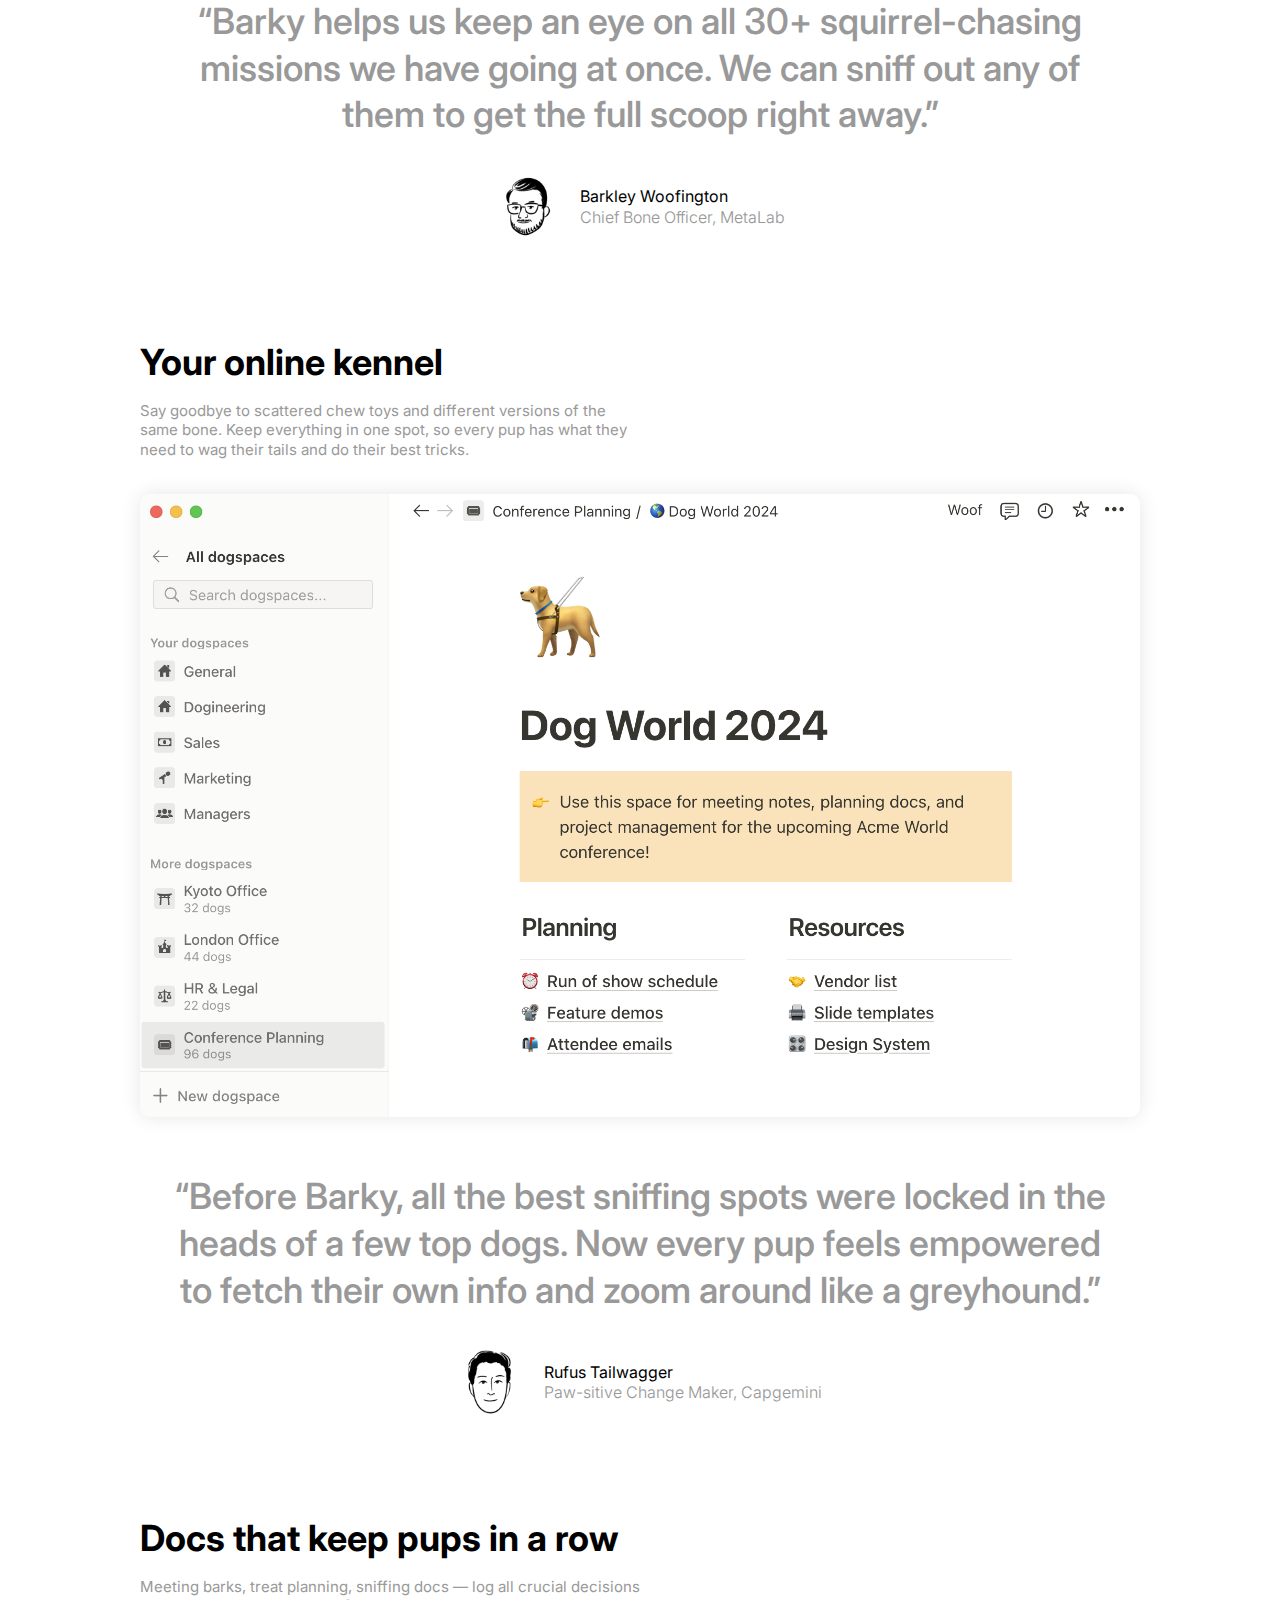
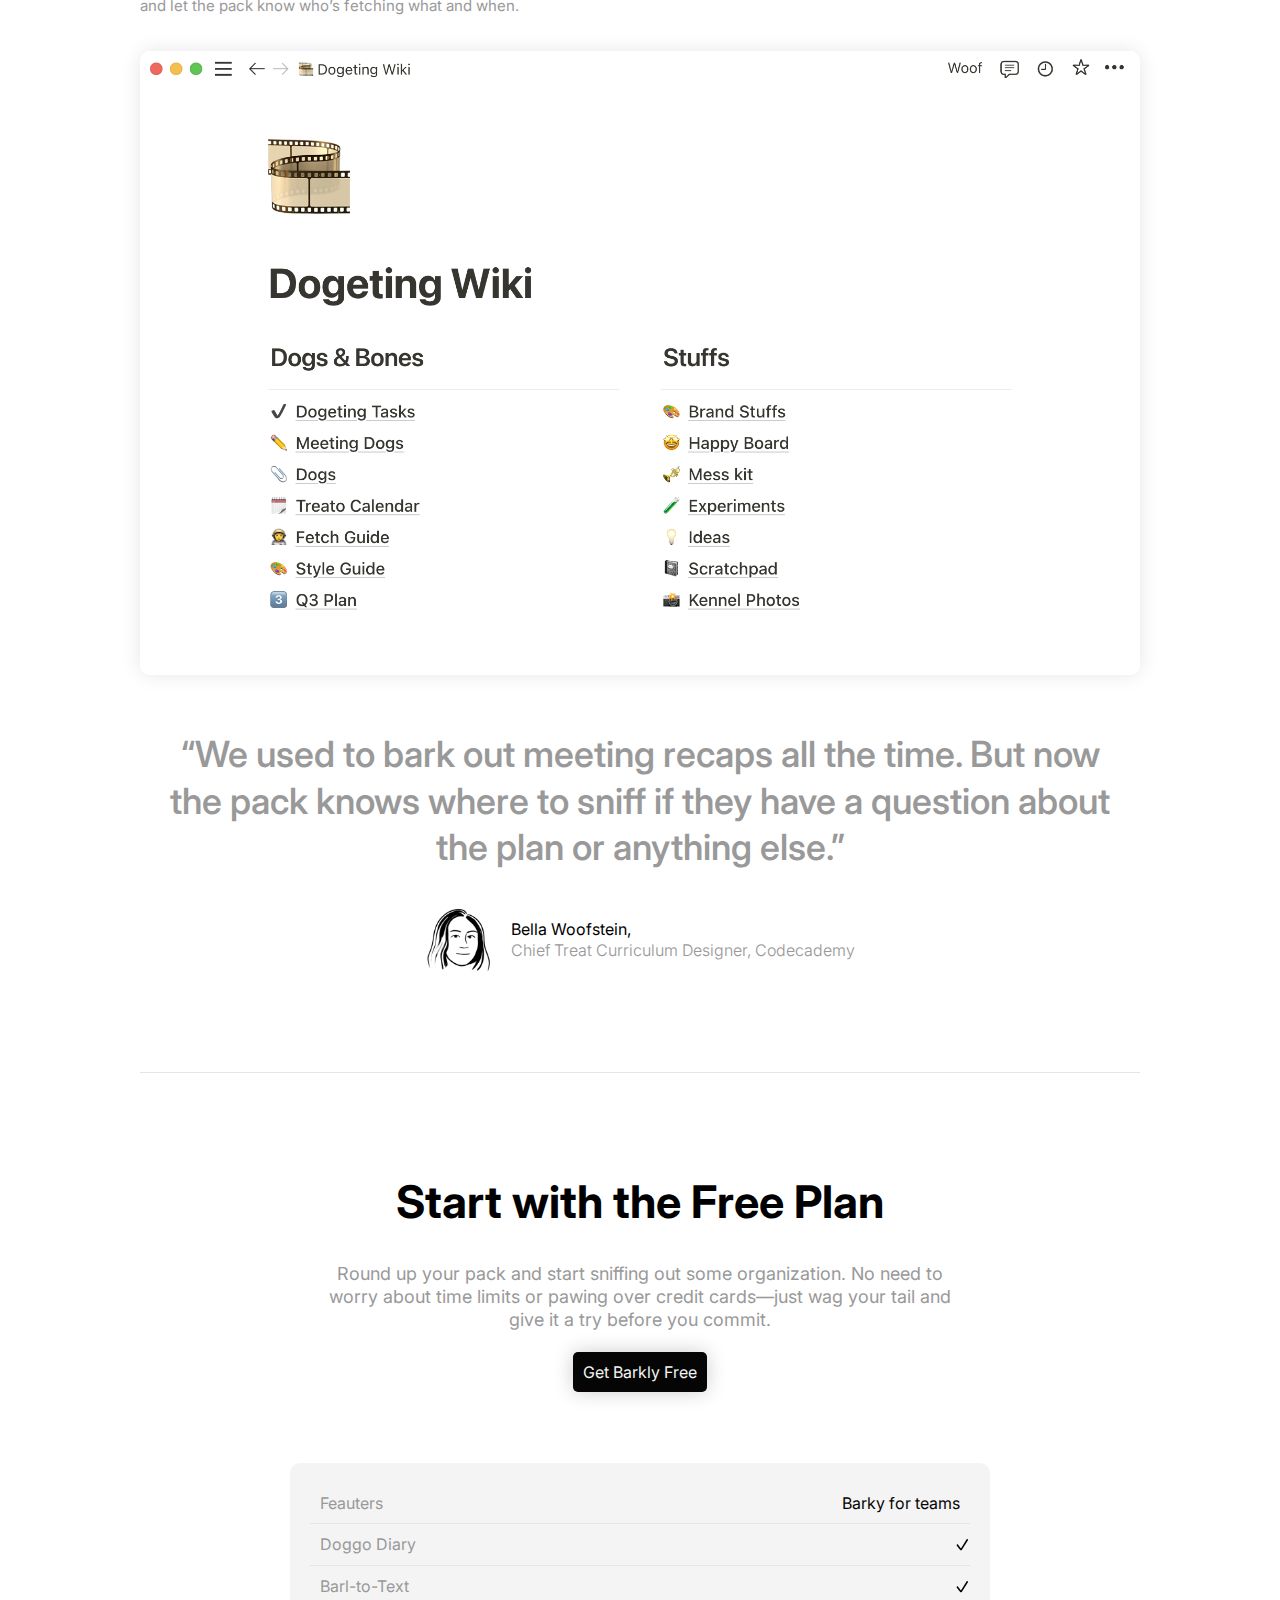
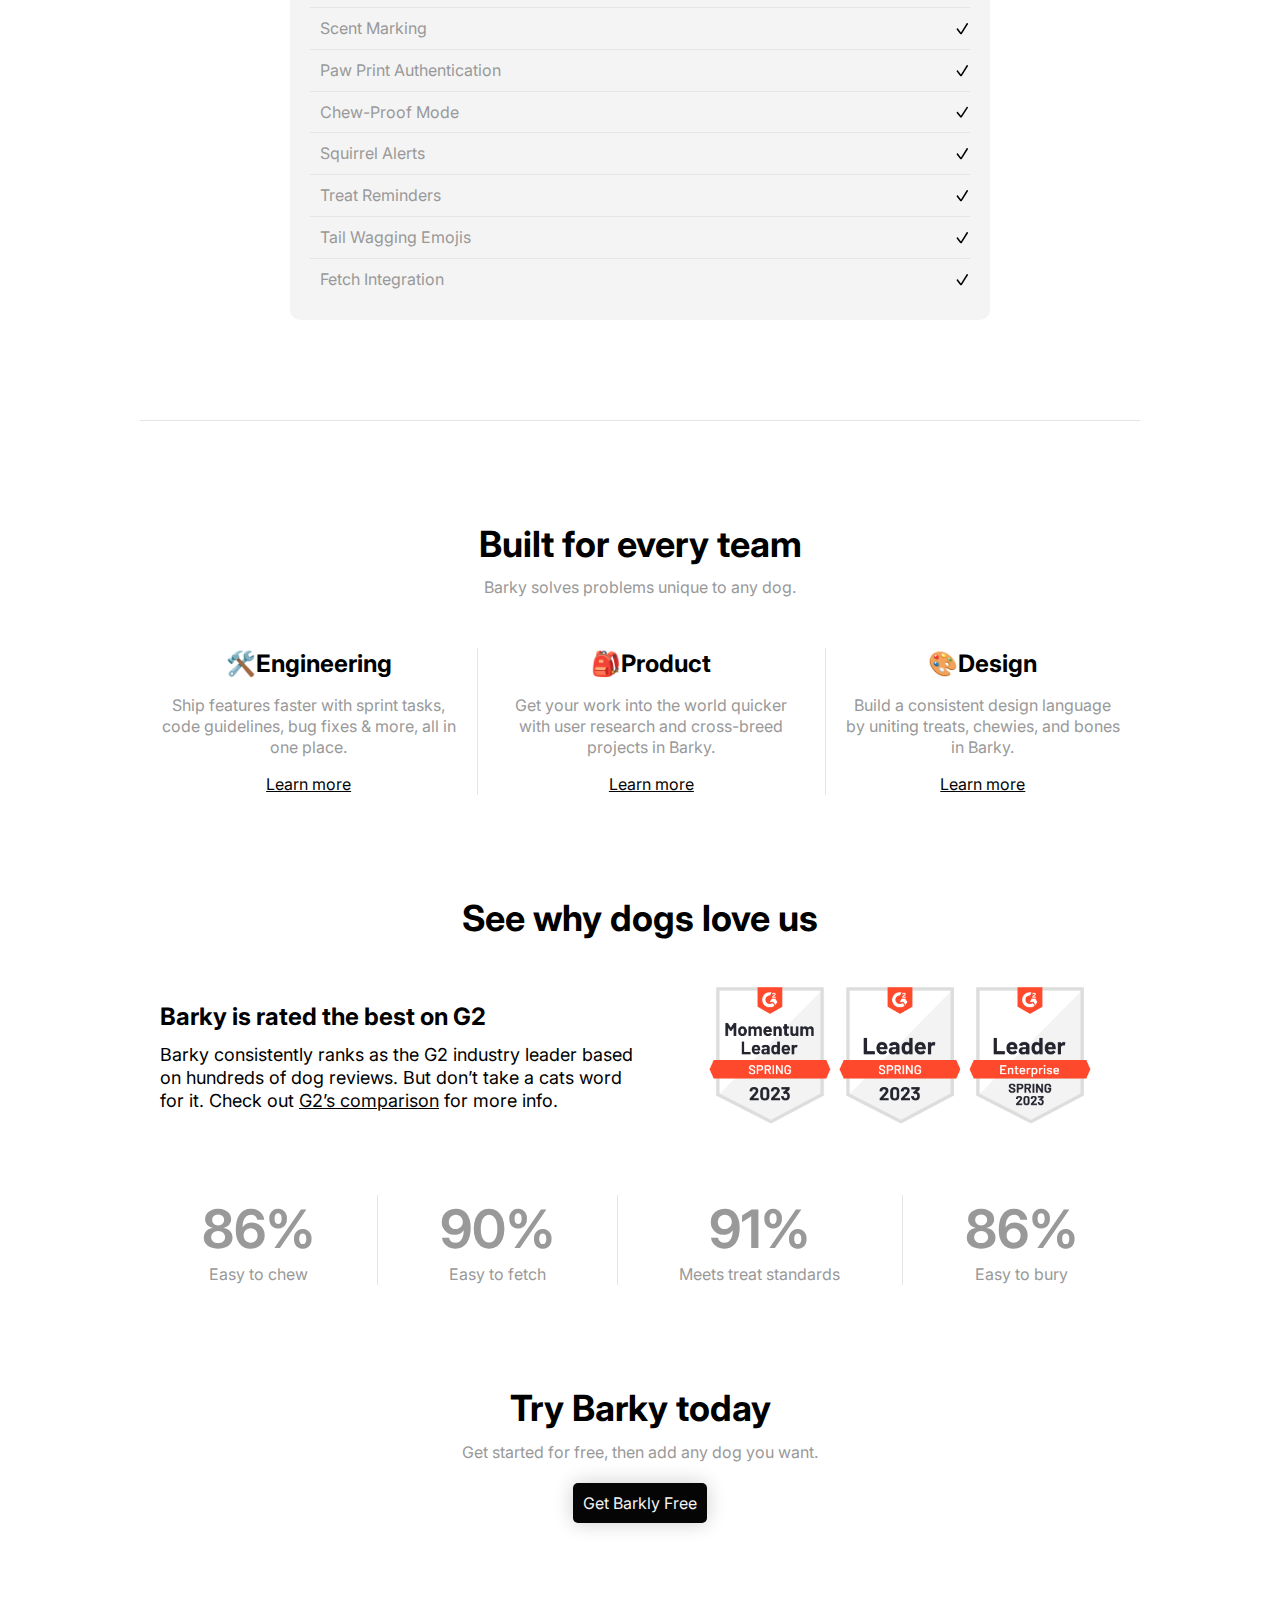
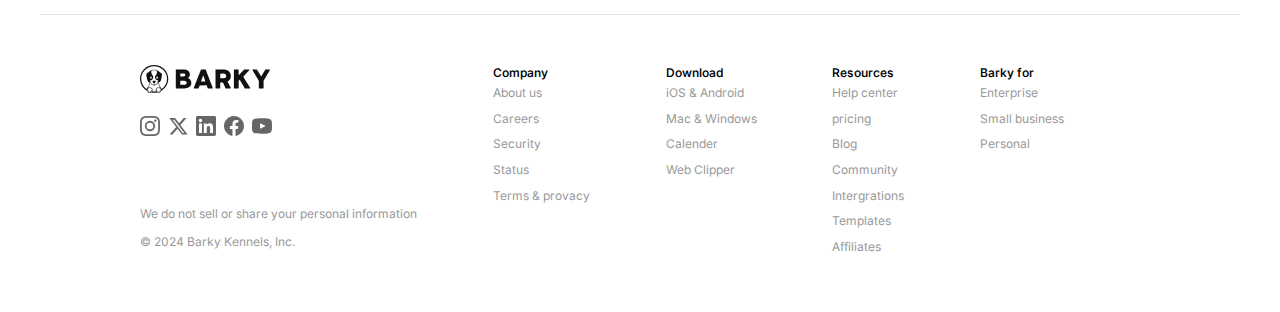
==== commit 495ee90c: "Påbörjat drop-down-menyer" ====
--- a/projekt.html
+++ b/projekt.html
@@ -8,11 +8,20 @@
 </head>
     <body>
         <header>
-            <nav>
+            <nav id="top-menu-container">
                 <img id="logo-header" src="material/brand.svg" alt="Barky logo">
             <div id="nav-left">
                 <a href="#">Product <img class="arrow" src="material/nav-caret.svg"></a>
                 <a href="#">Teams <img class="arrow" src="material/nav-caret.svg"></a>
+                    <nav class="sub-meny">
+                        <a href="#">Product</a>
+                        <a href="#">Engineering</a>
+                        <a href="#">Design</a>
+                        <a href="#">Marketing</a>
+                        <a href="#">IT</a>
+                        <a href="#">Startups</a>
+                        <a href="#">Enterprise</a>
+                    </nav>
                 <a href="#">Individuals <img class="arrow" src="material/nav-caret.svg"></a>
                 <a href="#">Download <img class="arrow" src="material/nav-caret.svg"></a>
                 <a href="#">Pricing</a>
@@ -111,7 +120,6 @@
         <h1>Start with the Free Plan</h1>
             <p id="text-free">Round up your pack and start sniffing out some organization. No need to worry about time limits or pawing over credit cards—just wag your tail and give it a try before you commit.</p>
             <a class="button-black" href="#">Get Barkly Free</a>
-            
         <div id="gray-squere">
             <div class="underline">
                 <p>Feauters</p> 
@@ -236,7 +244,7 @@
                     <p>&copy; 2024 Barky Kennels, Inc.</p>
                 </div>
             </div>
-            <div class="footer-content">
+            <div class="footer-content" id="one">
                 <p class="bold">Company</p>
                 <a href="#">About us</a>
                 <a href="#">Careers</a>
@@ -244,14 +252,14 @@
                 <a href="#">Status</a>
                 <a href="#">Terms & provacy</a>
             </div>
-            <div class="footer-content">
+            <div class="footer-content" id="two">
                 <p class="bold">Download</p>
                 <a href="#">iOS & Android</a>
                 <a href="#">Mac & Windows</a>
                 <a href="#">Calender</a>
                 <a href="#">Web Clipper</a>
             </div>
-            <div class="footer-content">
+            <div class="footer-content" id="three">
                 <p class="bold">Resources</p>
                 <a href="#">Help center</a>
                 <a href="#">pricing</a>
@@ -261,7 +269,7 @@
                 <a href="#">Templates</a>
                 <a href="#">Affiliates</a>
             </div>
-            <div class="footer-content">
+            <div class="footer-content" id="four">
                 <p class="bold">Barky for</p>
                 <a href="#">Enterprise</a>
                 <a href="#">Small business</a>
--- a/style.css
+++ b/style.css
@@ -9,7 +9,7 @@
     font-family: Inter;
     src: url(material/Inter.ttf);
 }
-nav {
+#top-menu-container {
     display: flex;
     justify-content: space-between;
     align-items: center;
@@ -28,6 +28,7 @@
 }
 #nav-left {
     display: flex;
+    position: relative;
 }
 #nav-right {
     margin-left:auto; 
@@ -37,6 +38,18 @@
     color: black;
     padding: 5px 10px; 
     font-size: 13.5px; 
+}
+.sub-meny {
+    display: flex; 
+    flex-direction: column;
+    padding: 5px;
+    box-shadow: 0px 0px 20px rgba(0, 0, 0, 0.2);
+    border-radius: 5px;  
+    width: 130px;
+    position: absolute; 
+}
+#nav-left:hover nav.sub-meny {
+    display: flex;
 }
 #hamburger {
     width: 15px;
@@ -64,6 +77,7 @@
     width: 80px;
     height: auto;
 }
+/*-------------------main börjar---------*/
 main {
     max-width: 1000px;
     margin: 0 auto; 
@@ -89,14 +103,14 @@
     width: 100%; 
     object-position: center;
 }
-.pick-left .text-right {
+.text-right, .pic-left {
     flex-basis: 50%;
 }
 .row  {
     display: flex;
     justify-content: center;
     flex-wrap: wrap;
-    gap:30px;
+    gap: 25px;
 }
 #row1 {
     padding-bottom: 30px;
@@ -134,7 +148,8 @@
     font-size: 36px;
     text-align: center;
     font-weight: 550;
-} /*texten blir inte exakt som på bilden. Med weight 650 så blir texten för tjock, men orden hamnar på rätt plats...*/
+    padding: 0 20px; 
+} 
 .small-pic {
     display: flex; 
     justify-content: center;
@@ -400,7 +415,25 @@
         width: 160px;
     }
     .footer-wrapper {
-        display: block; 
+        display: grid; 
+        grid-template-columns: 1fr 1fr;
+        grid-template-rows: 1fr 180px 1fr; 
+    }
+    #one {
+        grid-column: 1;
+        grid-row: 2; 
+    }
+    #two {
+        grid-column: 2;
+        grid-row: 2; 
+    }
+    #three {
+        grid-column: 1;
+        grid-row: 3; 
+    }
+    #four {
+        grid-column: 2;
+        grid-row: 3; 
     }
     .media {
         width: 25px;
@@ -416,12 +449,6 @@
         padding: 10px 0;
         margin: 0; 
     }
-    /*footer stämmer inte längre*/
-    #grid {
-        display: grid; 
-        grid-template-columns: 1fr 1fr;
-        grid-template-rows: 1fr 1fr;
-    }
     .footer-content {
         margin-top: 0; 
     }
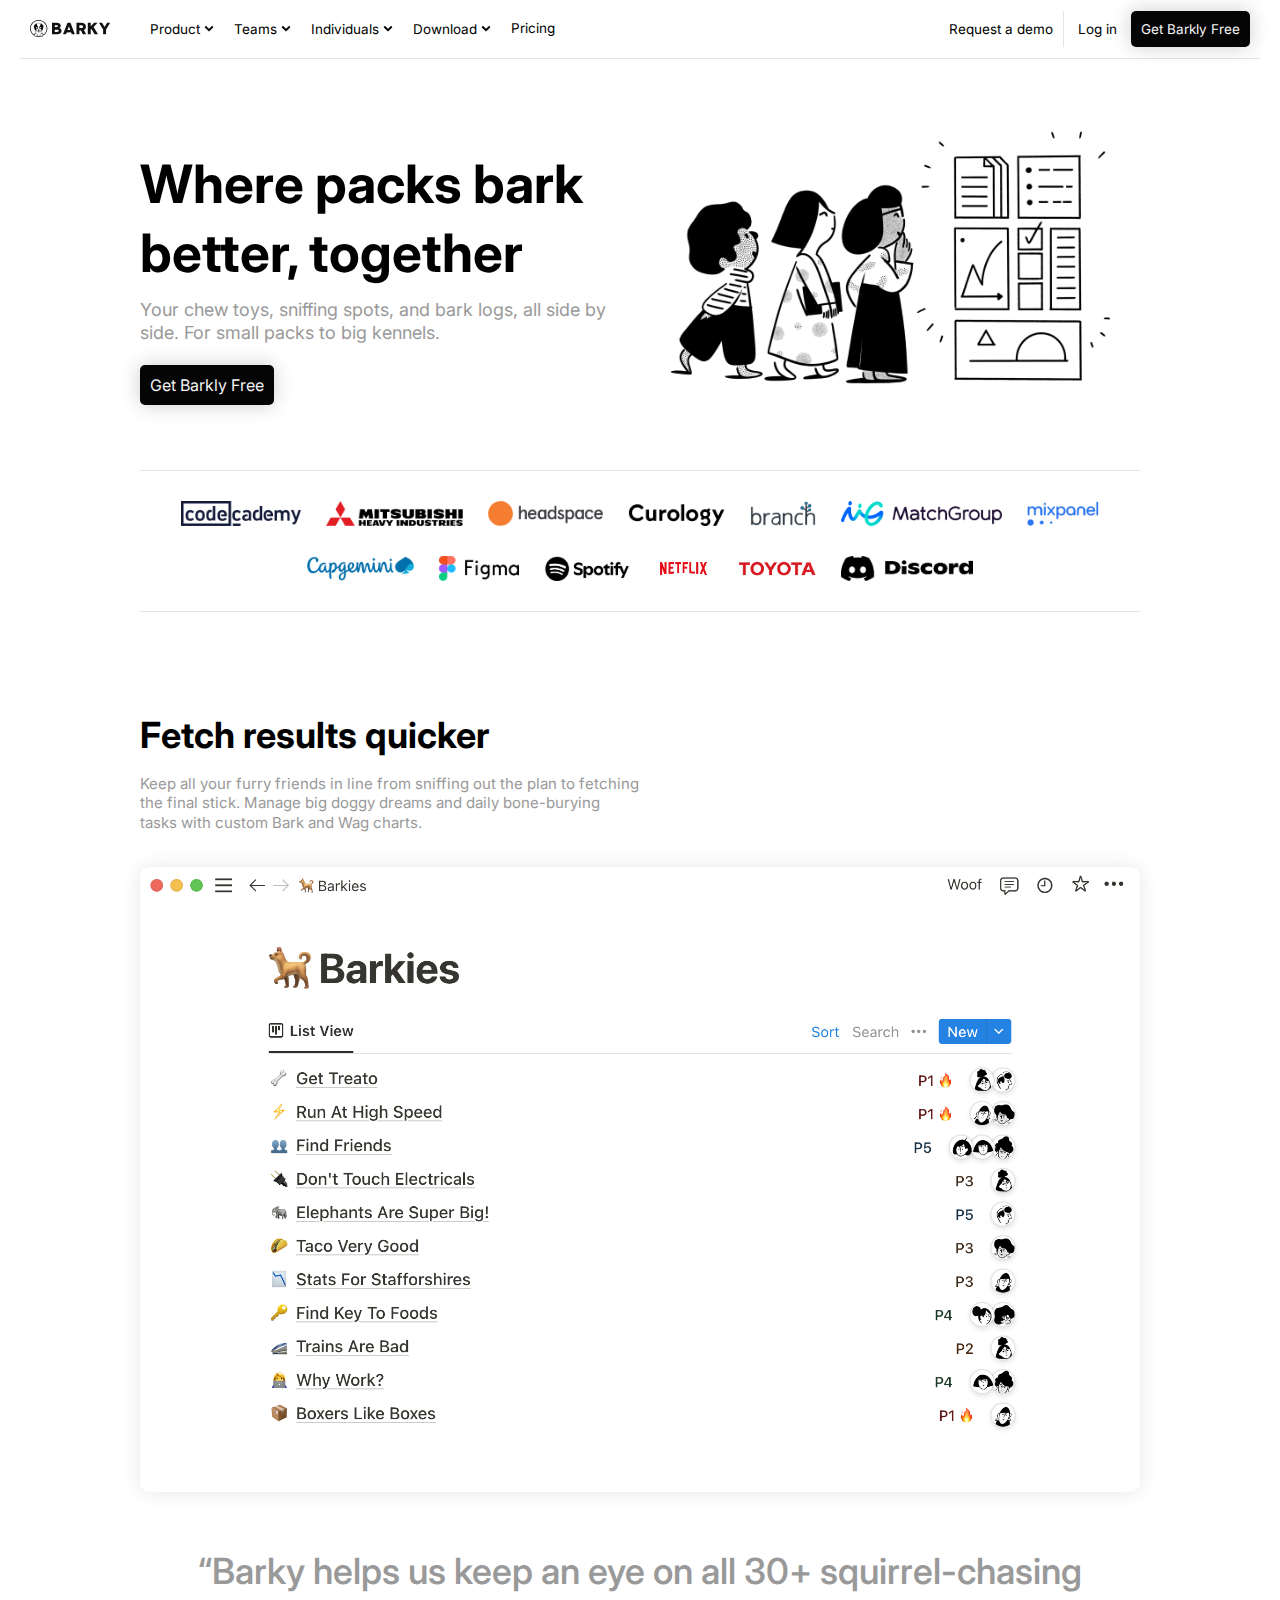
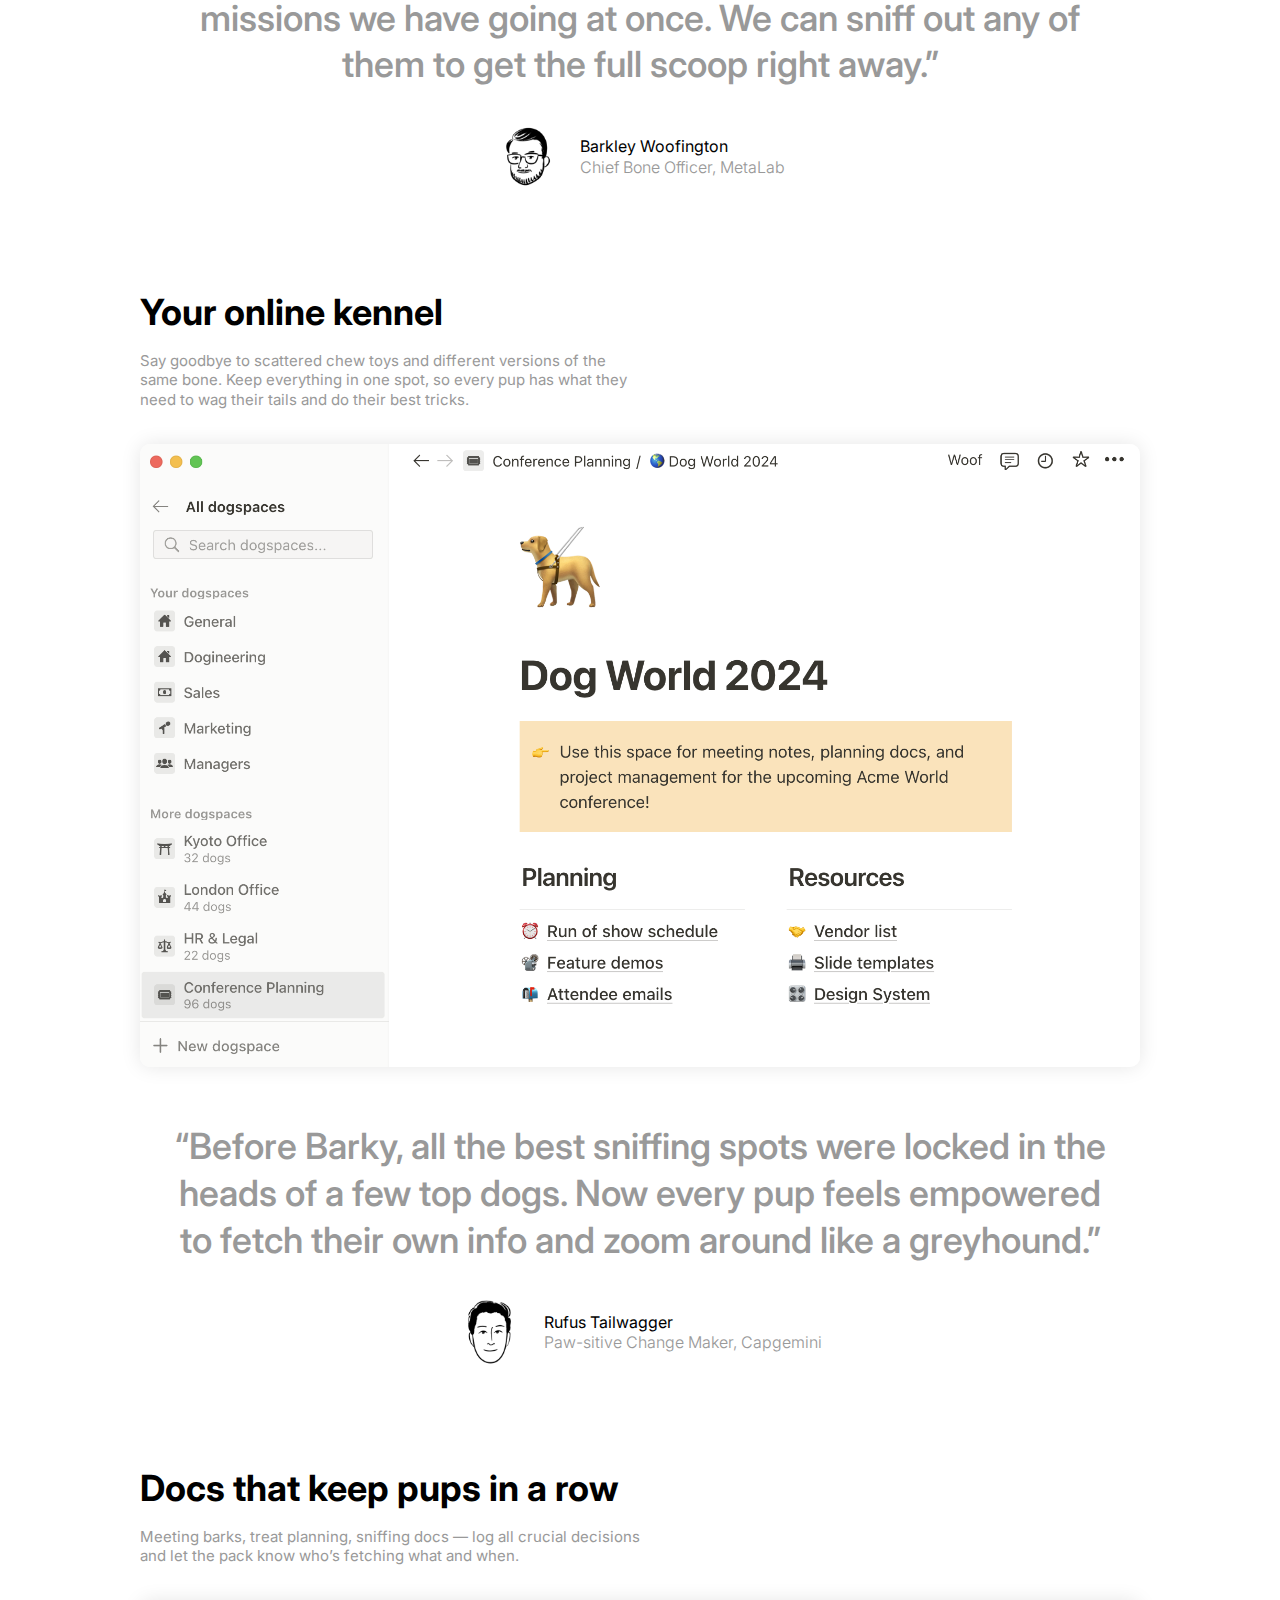
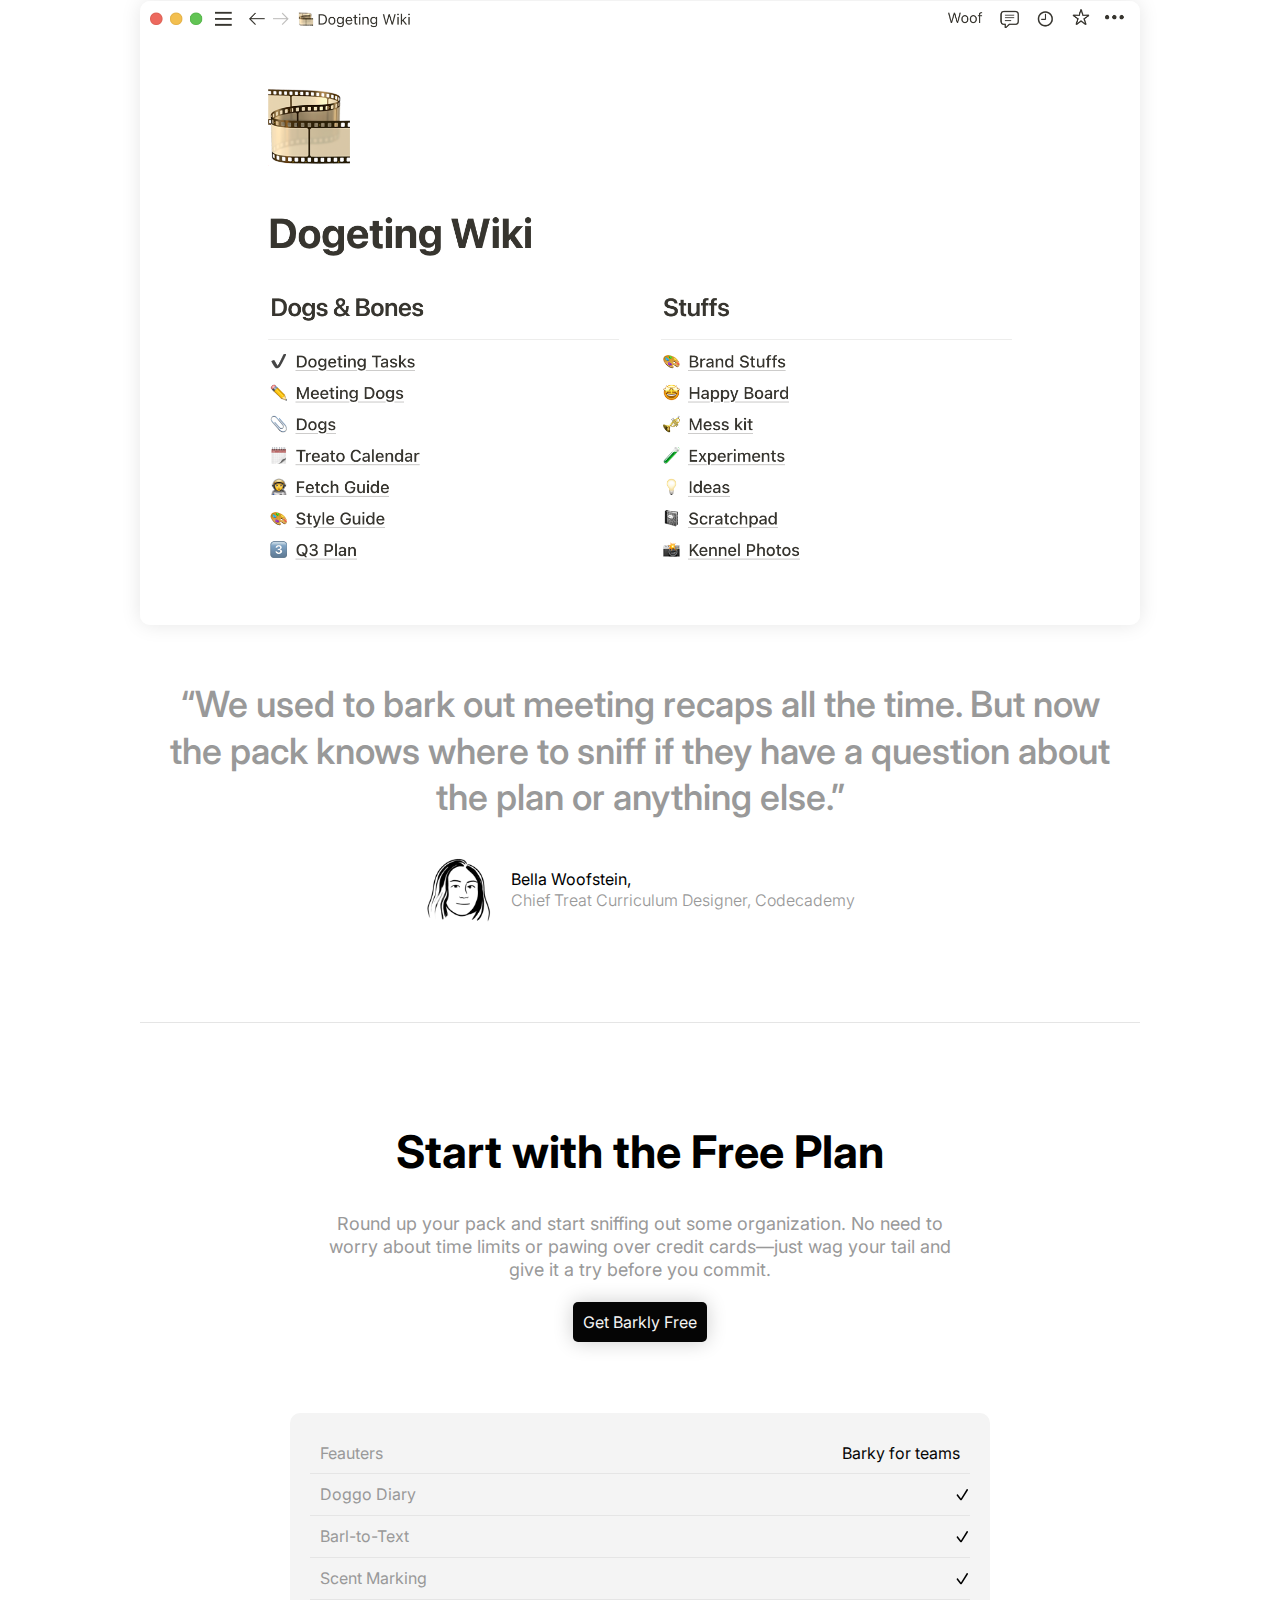
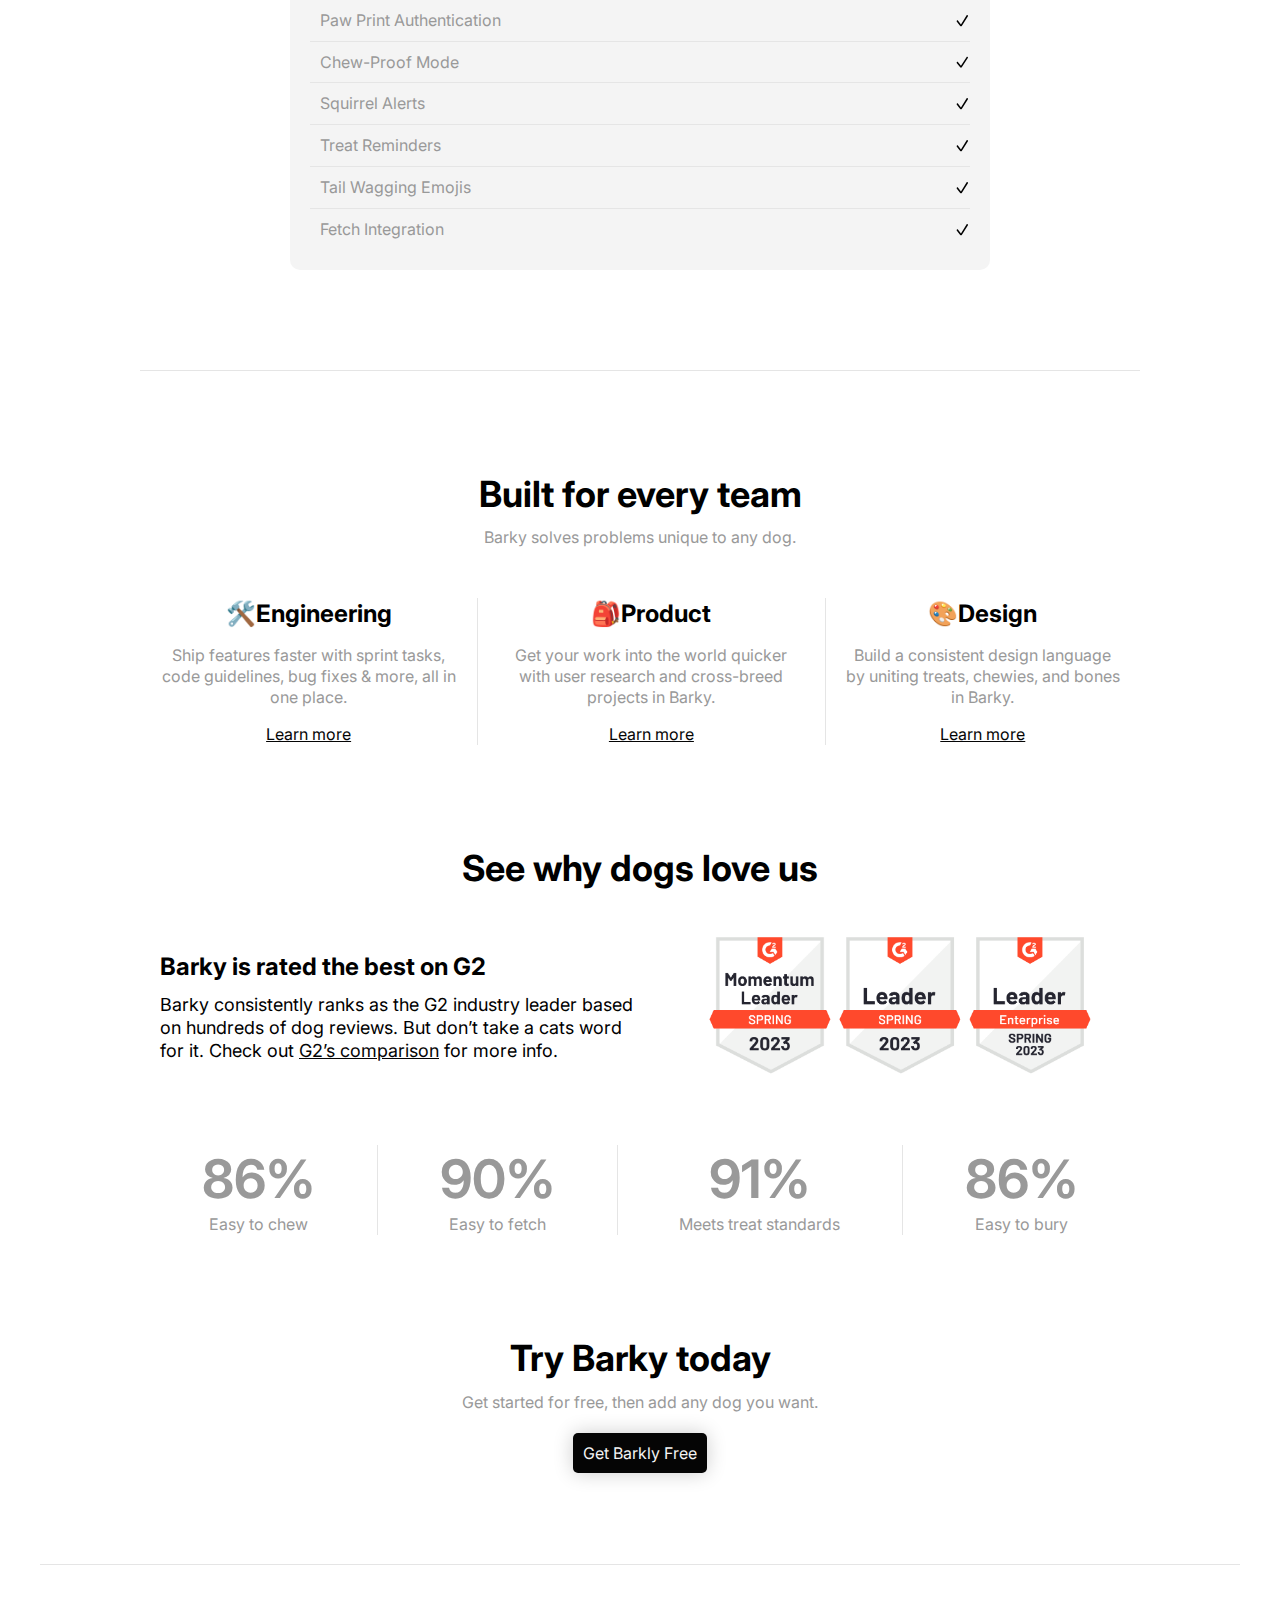
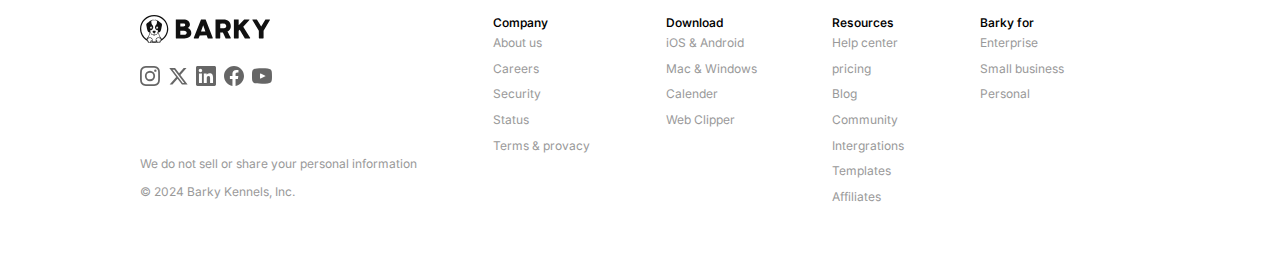
==== commit c86b535b: "Alla 4 drop-down-menyer är klara" ====
--- a/projekt.html
+++ b/projekt.html
@@ -11,8 +11,65 @@
             <nav id="top-menu-container">
                 <img id="logo-header" src="material/brand.svg" alt="Barky logo">
             <div id="nav-left">
+                <div class="drop-down-first">
                 <a href="#">Product <img class="arrow" src="material/nav-caret.svg"></a>
-                <a href="#">Teams <img class="arrow" src="material/nav-caret.svg"></a>
+                    <!--första drop down-->
+                    <nav id="sub-meny-first">
+                        <div class="first-content">
+                        <a href="#"><img class="meny-pic" src="material/nav-icon-01.svg">
+                            <div>
+                                <p class="bold">AI</p>
+                                <p class="second">Integrated AI assistant</p>
+                            </div>
+                        </div></a>
+                        <div class="first-content">
+                        <a href="#"><img class="meny-pic" src="material/nav-icon-02.svg">
+                            <div>
+                                <p class="bold">Docs</p>
+                                <p class="second">Simple & powerful</p>
+                            </div>
+                        </div></a> 
+                        <div class="first-content">
+                        <a href="#"><img class="meny-pic" src="material/nav-icon-03.svg">
+                            <div>
+                                <p class="bold">Wikis</p>
+                                <p class="second">Centralize your knowledge</p>
+                            </div>
+                        </div></a> 
+                        <div class="first-content">
+                        <a href="#"><img class="meny-pic" src="material/nav-icon-04.svg">
+                            <div>
+                                <p class="bold">Projects</p>
+                                <p class="second">For every team or size</p>
+                            </div>
+                        </div></a> 
+                        <div class="first-content">
+                        <a href="#"><img class="meny-pic" src="material/nav-icon-05.svg">
+                            <div>
+                                <p class="bold">Calender</p>
+                                <p class="second">Time and work, together</p>
+                            </div>
+                        </div></a> 
+                        <div class="first-content">
+                        <a href="#"><img class="meny-pic" src="material/nav-icon-06.svg">
+                            <div>
+                                <p class="bold">Sites</p>
+                                <p class="second">Publish anything, fast</p>
+                            </div>
+                        </div></a> 
+                        <div class="first-content">
+                        <a href="#"><img class="meny-pic" src="material/nav-icon-07.svg">
+                            <div>
+                                <p class="bold">Templates</p>
+                                <p class="second">Setups to get you started</p>
+                            </div>
+                        </div>
+                        </a>
+                    </nav>
+                </div><!--första drop down slut-->
+                <!--andra drop down-->
+                <div class="drop-down">
+                    <a href="#">Teams <img class="arrow" src="material/nav-caret.svg"></a>
                     <nav class="sub-meny">
                         <a href="#">Product</a>
                         <a href="#">Engineering</a>
@@ -22,10 +79,33 @@
                         <a href="#">Startups</a>
                         <a href="#">Enterprise</a>
                     </nav>
+                </div><!--andra drop down slut-->
+                <!--tredje drop down-->
+                <div class="drop-down">
                 <a href="#">Individuals <img class="arrow" src="material/nav-caret.svg"></a>
+                    <nav class="sub-meny">
+                        <a href="#">Personal</a>
+                        <a href="#">Students</a>
+                        <a href="#">Teachers</a>
+                        <a href="#">Creators</a>
+                    </nav>
+                </div><!--tredje drop down slut-->
+                <!--fjärde drop down-->
+                <div class="drop-down">
                 <a href="#">Download <img class="arrow" src="material/nav-caret.svg"></a>
+                    <nav class="sub-meny" id="sub-meny-last">
+                        <a href="#">Barky</a>
+                        <a href="#">Calender</a>
+                        <a href="#">Web Clipper</a>
+                        <div id="text-drop-down-last">
+                            <p>Barky is always at home right in <a id="link1" href="#">your browser</a></p>
+                        </div>
+                        </nav>
+                    </div>
+                <!--fjärde drop down slut-->
                 <a href="#">Pricing</a>
-            </div>
+            </div> <!--nav-left slut-->
+
             <div id="nav-right">
                 <a class="devider" href="#">Request a demo</a>
                 <a href="#">Log in</a>
--- a/style.css
+++ b/style.css
@@ -28,7 +28,6 @@
 }
 #nav-left {
     display: flex;
-    position: relative;
 }
 #nav-right {
     margin-left:auto; 
@@ -36,27 +35,15 @@
 nav a {
     text-decoration: none;
     color: black;
-    padding: 5px 10px; 
+    padding: 10px; 
     font-size: 13.5px; 
-}
-.sub-meny {
-    display: flex; 
-    flex-direction: column;
-    padding: 5px;
-    box-shadow: 0px 0px 20px rgba(0, 0, 0, 0.2);
-    border-radius: 5px;  
-    width: 130px;
-    position: absolute; 
-}
-#nav-left:hover nav.sub-meny {
-    display: flex;
 }
 #hamburger {
     width: 15px;
     display: none;
 }
 nav a:hover {
-    background-color: #e5e5e5;
+    background-color: #f4f4f4;
     border-radius: 5px;
 }
 a.button-black {
@@ -77,14 +64,81 @@
     width: 80px;
     height: auto;
 }
+/*------------drop-down-menyer-------------*/
+.drop-down, .drop-down-first, drop-down-last {
+    position: relative;
+    align-self: center;
+}
+#sub-meny-first {
+    display: none;  
+    flex-direction: column;
+    padding: 10px;
+    box-shadow: 0px 0px 20px rgba(0, 0, 0, 0.2);
+    border-radius: 5px;  
+    width: 240px;
+    position: absolute; 
+    top: 25px;
+    background-color: white;
+}
+.drop-down-first:hover nav#sub-meny-first {
+    display: flex;
+}
+.meny-pic {
+    height: 30px;
+    width: 30px;
+    border: 1px solid #e5e5e5; 
+    border-radius: 5px;
+}
+.first-content a {
+    display: flex;
+    gap: 10px;
+}
+.first-content p {
+    margin: 0; 
+}
+.sub-meny {
+    display: none;
+    flex-direction: column;    
+    padding: 5px;
+    box-shadow: 0px 0px 20px rgba(0, 0, 0, 0.2);
+    border-radius: 5px;  
+    width: 130px;
+    position: absolute; 
+    top: 25px;
+    background-color: white;
+}
+.drop-down:hover nav.sub-meny {
+    display: flex;
+}
+#sub-meny-last {
+    width: 200px;
+}
+#text-drop-down-last {
+    font-size: 13.5px;
+    padding: 10px;
+    color: #999999; 
+}
+#text-drop-down-last p {
+   margin: 0; 
+}
+#link1 {
+    text-decoration: underline;
+    padding: 0; 
+}
+#link1:hover {
+    color:#087fe7; 
+    background-color: white;
+}
+
+
 /*-------------------main börjar---------*/
 main {
     max-width: 1000px;
-    margin: 0 auto; 
+    margin: 0 auto;
 }
 #top {
     display: flex;
-    margin: 150px 0 50px 0; 
+    margin: 100px 0 50px 0; 
 }
 #top h1 {
     font-size: 53px;
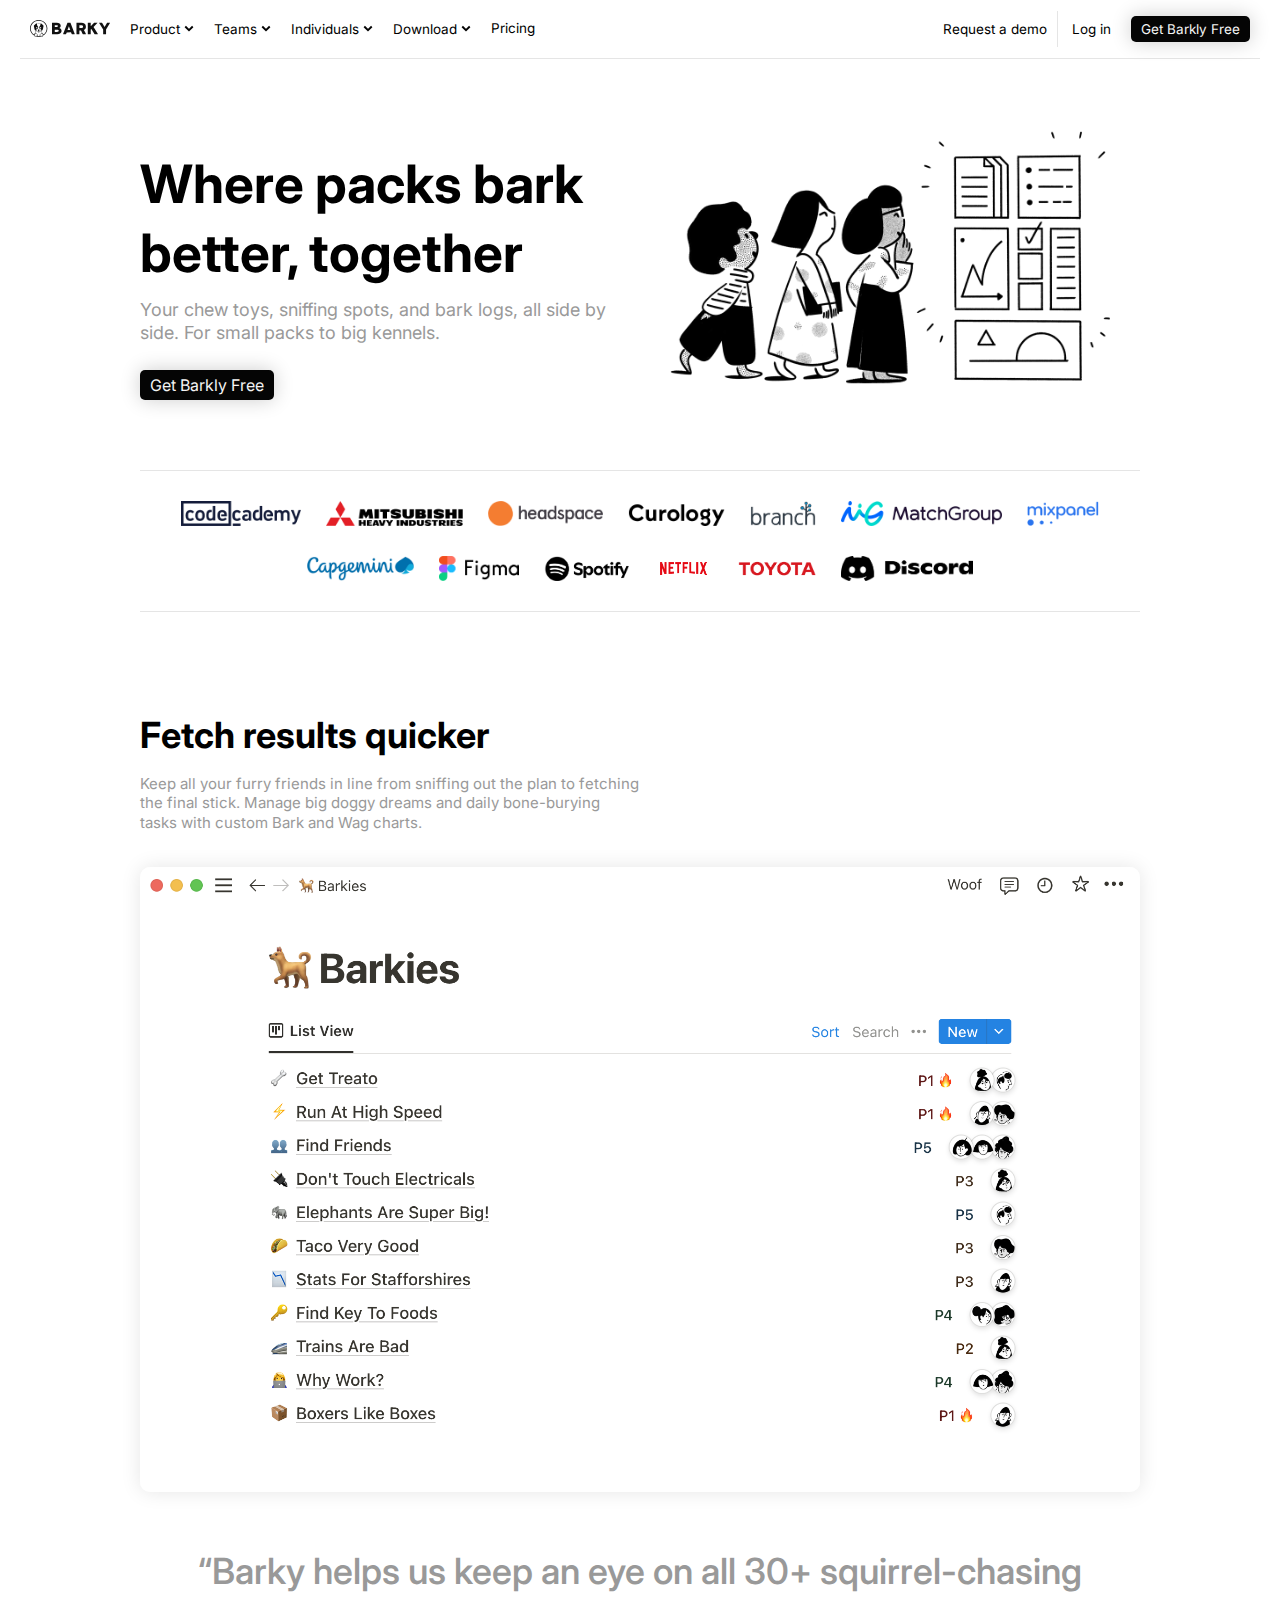
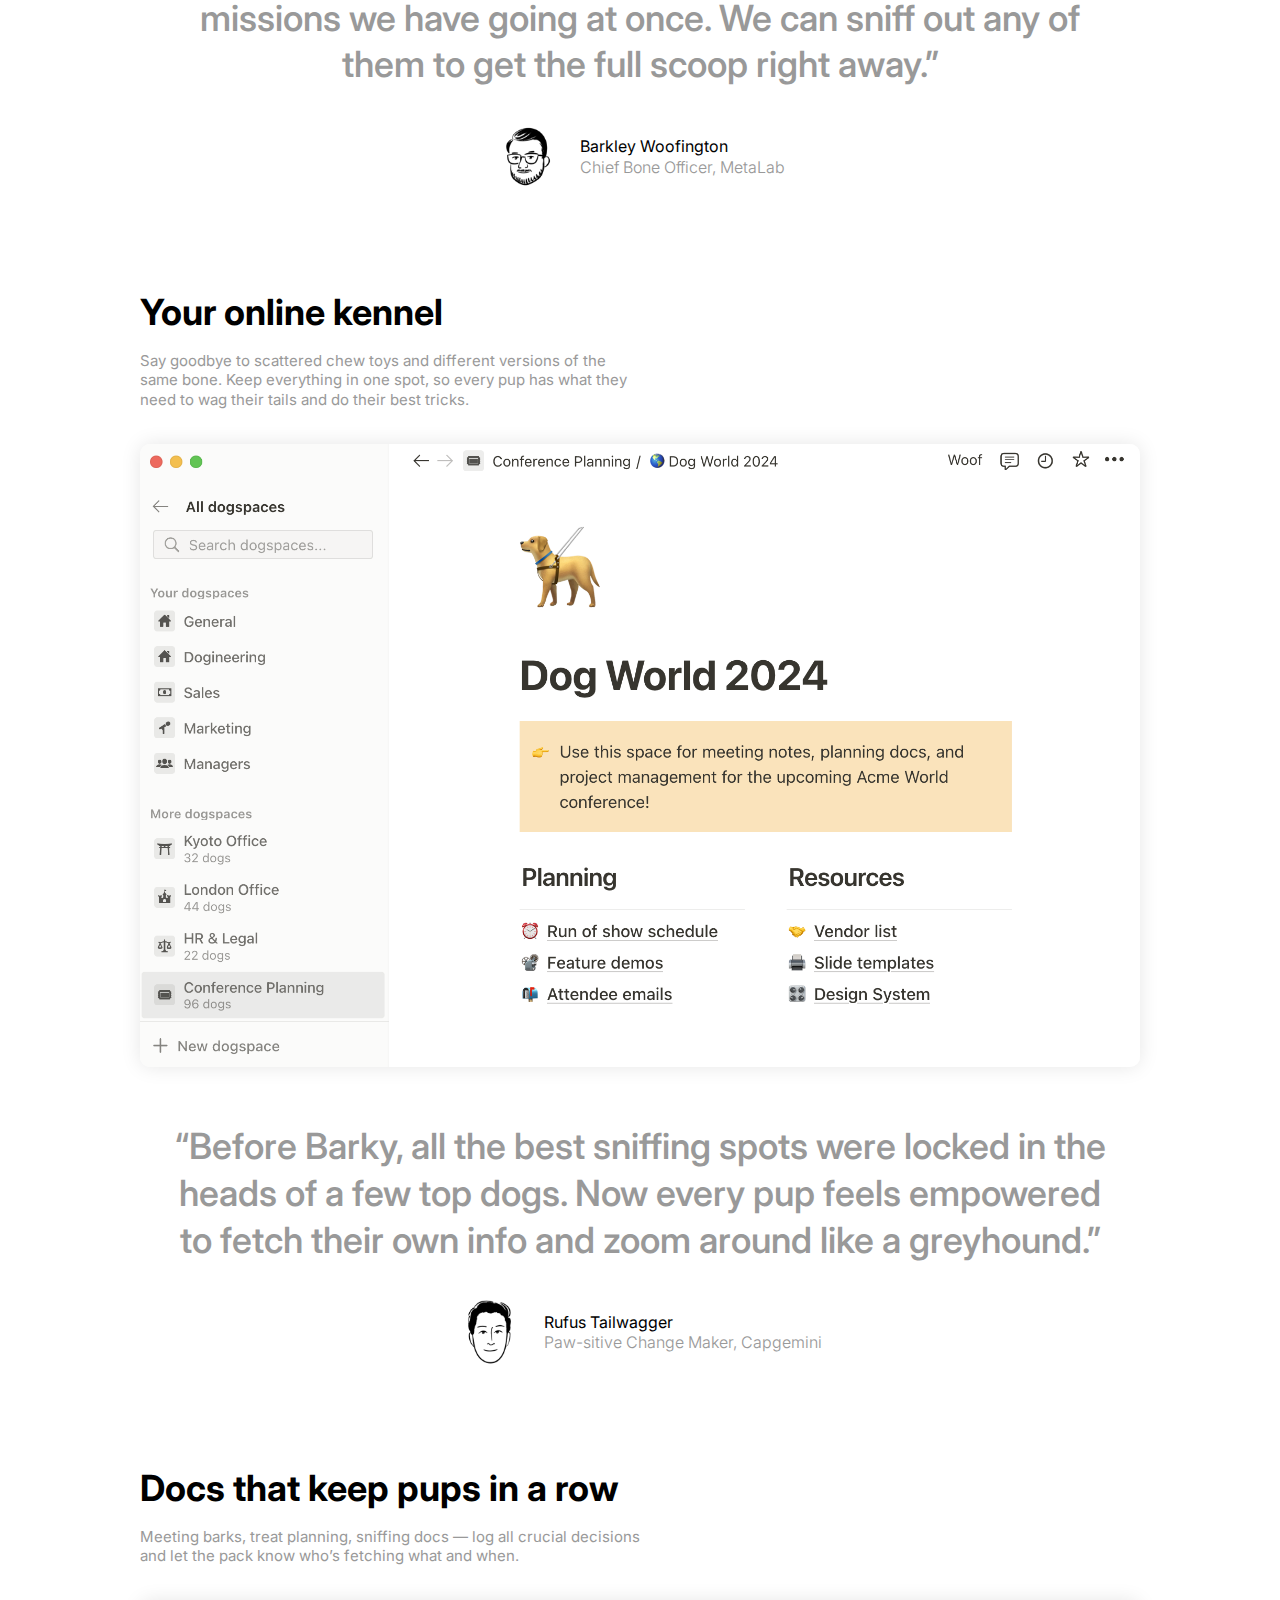
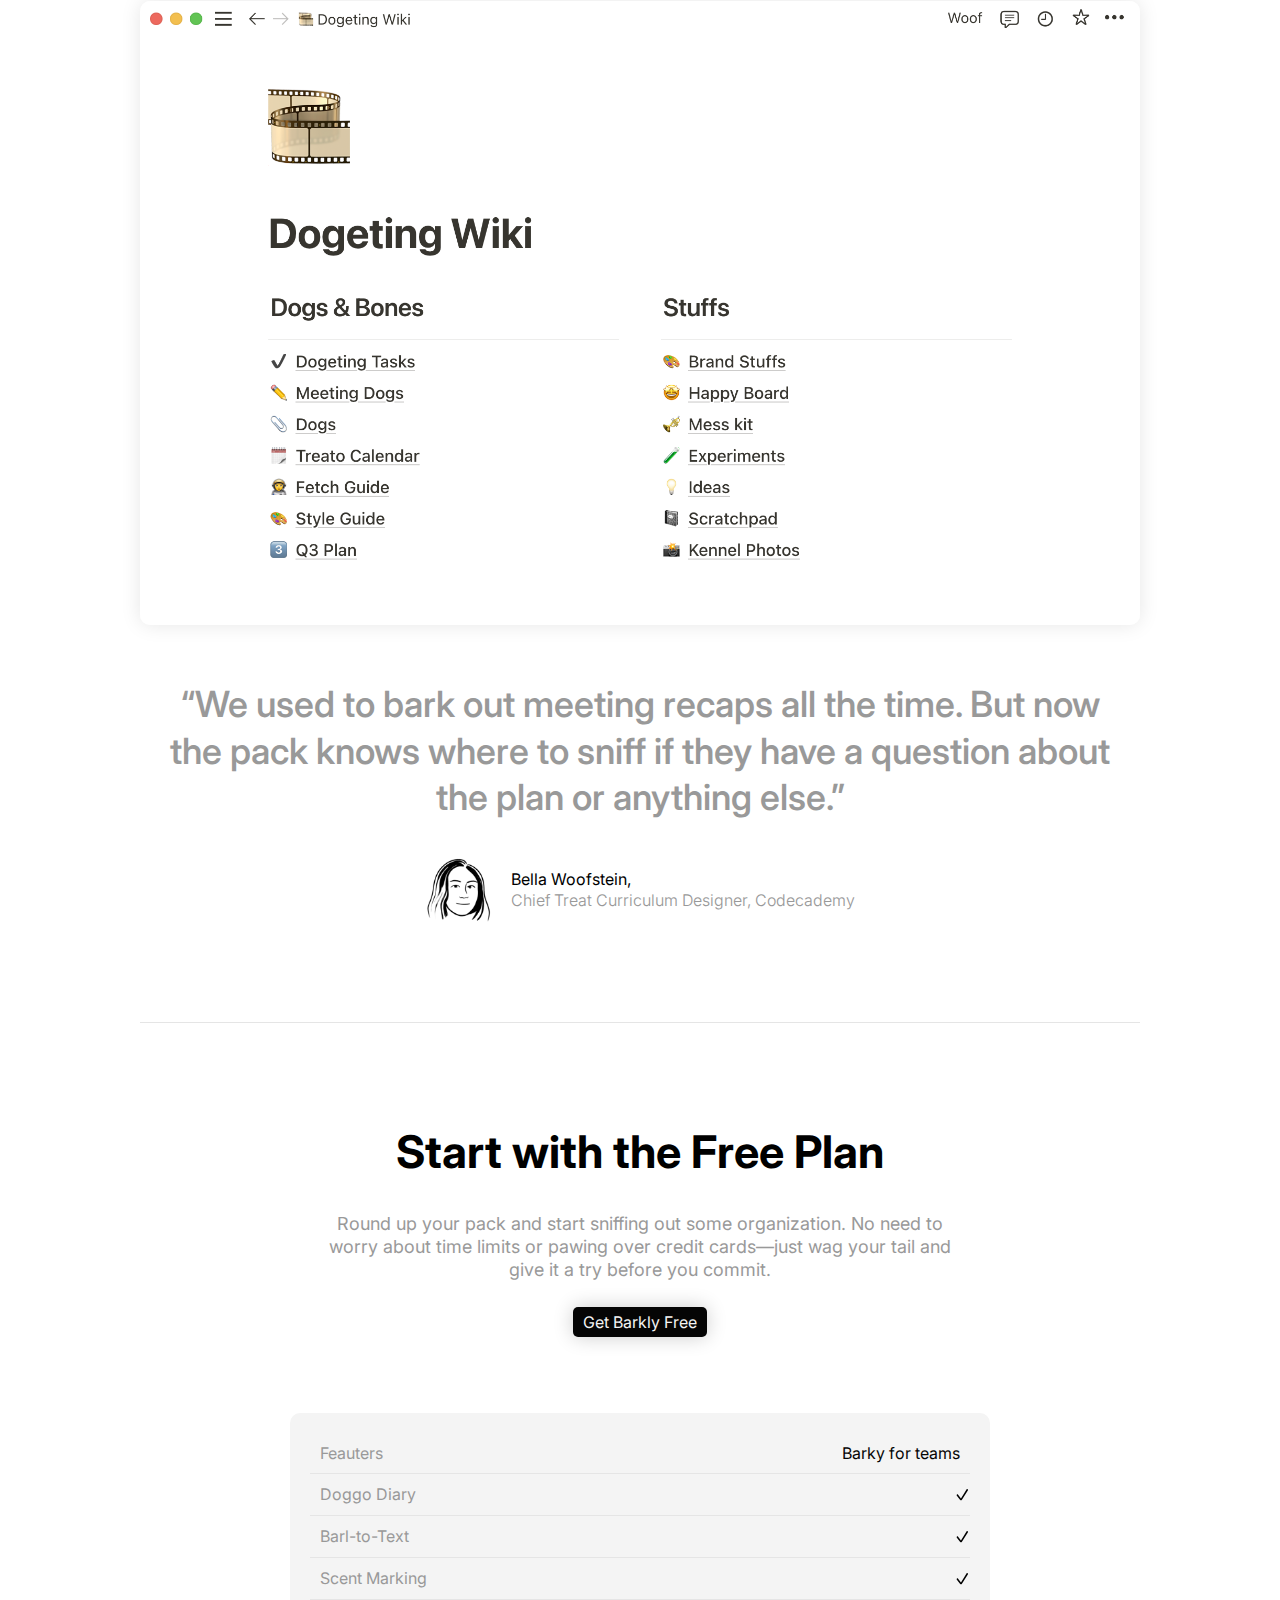
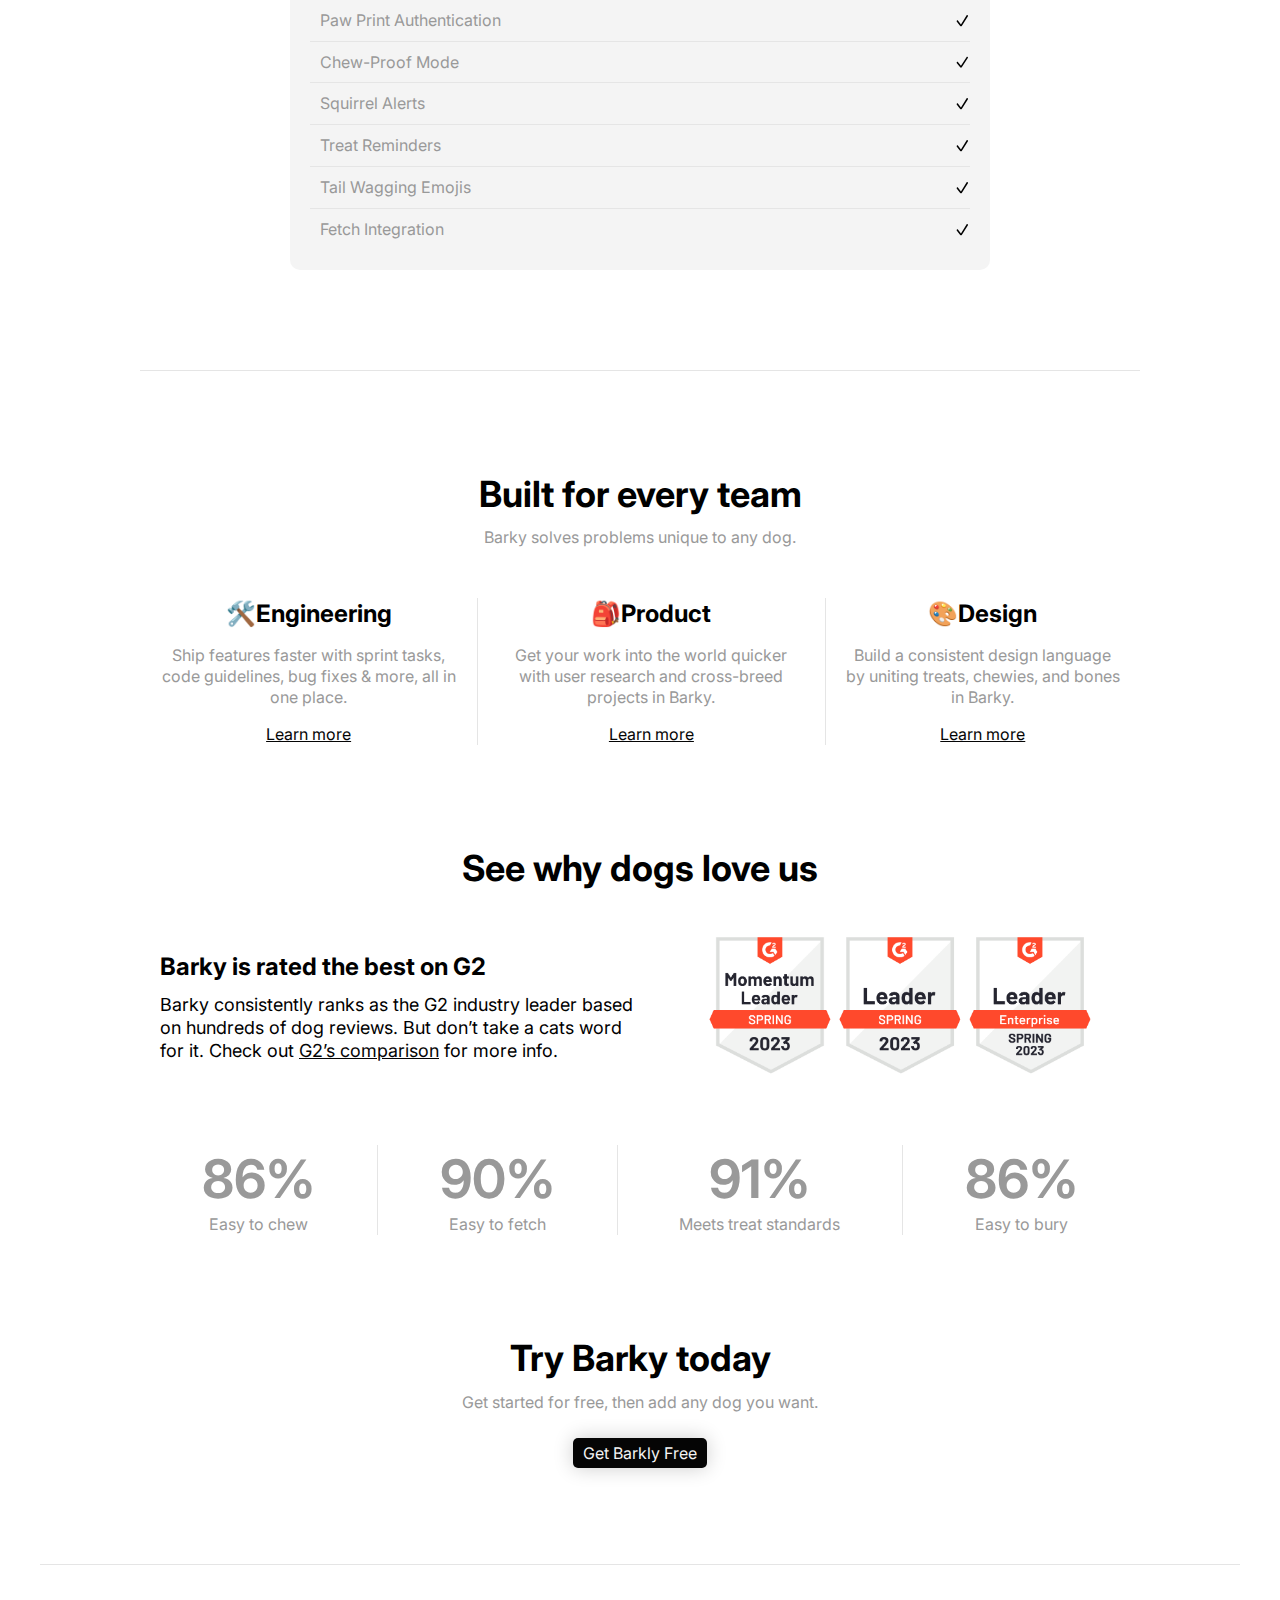
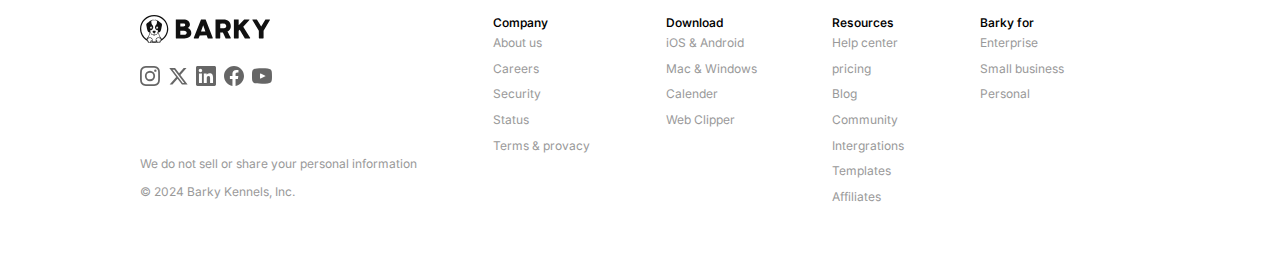
==== commit 99d15dca: "Påbörjat ipad-anpassning. Nav är klar och första stycke med bild är klar" ====
--- a/projekt.html
+++ b/projekt.html
@@ -10,7 +10,7 @@
         <header>
             <nav id="top-menu-container">
                 <img id="logo-header" src="material/brand.svg" alt="Barky logo">
-            <div id="nav-left">
+            <nav id="nav-left">
                 <div class="drop-down-first">
                 <a href="#">Product <img class="arrow" src="material/nav-caret.svg"></a>
                     <!--första drop down-->
@@ -104,15 +104,17 @@
                     </div>
                 <!--fjärde drop down slut-->
                 <a href="#">Pricing</a>
-            </div> <!--nav-left slut-->
-
-            <div id="nav-right">
+                </nav> <!--nav-left slut-->
+
+            <nav id="nav-right">
                 <a class="devider" href="#">Request a demo</a>
                 <a href="#">Log in</a>
-                <a class="button-black" href="#">Get Barkly Free</a>
+            </nav>
+                <div id="ipad"> 
+                <a class="button-black" href="#">Get Barkly Free</a></div>
             </div>
             <a id="hamburger" href="#"><img src="material/hamburger.svg" alt="menu icon"></a>
-            </nav>
+         
         </header>
 
         <main>
--- a/style.css
+++ b/style.css
@@ -16,7 +16,7 @@
     padding: 10px; 
     border-bottom: 1px solid #e5e5e5;
     background-color: white; 
-    gap: 30px;
+    gap: 10px;
     position: fixed;
     top:0px;
     left: 20px;
@@ -50,7 +50,7 @@
     background-color:#050505;
     color:#f4f4f4; 
     border-radius: 5px;
-    padding: 10px; 
+    padding: 5px 10px; 
     text-decoration: none;
     box-shadow: 0px 0px 20px rgba(0, 0, 0, 0.2);
 } 
@@ -129,8 +129,6 @@
     color:#087fe7; 
     background-color: white;
 }
-
-
 /*-------------------main börjar---------*/
 main {
     max-width: 1000px;
@@ -189,7 +187,6 @@
 }
 .textdog {
     width: 50%;
-    box-sizing: border-box;
     font-size: 15px; 
 }
 .doginfo img {
@@ -334,6 +331,7 @@
 #try-today {
     margin: 10px 0 30px 0;  
 }
+/*------ main slut, footer börjar------*/
 footer {
     max-width: 1200px;
     margin: 100px auto 50px auto; 
@@ -375,6 +373,53 @@
     display: block; 
     padding: 5px 0;
 }
+/*-------- ipad-anpassning------*/
+@media (max-width: 1080px) {
+    body {
+        margin: 0 25px; 
+    }
+    #top-menu-container {
+        position: static; 
+    }
+    #nav-left, #nav-right{
+        display: none;
+    }
+    #ipad {
+        display: inline; 
+        margin-left: auto; 
+    }
+    #hamburger{
+        display: inline; 
+        width: 20px;
+        padding: 5px; 
+        margin-top:  5px;
+    }
+    /*------nav slutar, main börjar------*/
+    #top {
+        flex-direction: column-reverse;
+        text-align: center;
+        margin: 100px 0; 
+    }
+    .pic-left img {
+        width: 50%;
+    }
+    .pic-left {
+        padding: 0; 
+    }
+    #top h1 {
+        margin: 0;
+        font-size: 45px;
+    }
+    #top p {
+        padding: 0 200px; 
+    }
+    .textdog p {
+        padding-right: 50px;
+        margin-top: 5px; 
+    }
+
+}
+
 /*----------------mobilanpassnig ----------------*/
 @media (max-width: 600px) {
     body {
@@ -383,17 +428,21 @@
     #logo-header {
         width: 120px;
     }
-    nav {
+    #top-menu-container {
         border: none; 
         position: static; 
     }
     #nav-left, #nav-right{
         display: none;
     }
+    #ipad{
+        display: none; 
+       }
     #hamburger{
         display: inline; 
         width: 25px;
     }
+    /*-----nav slut, main börjar-----*/
     #top {
         flex-direction: column-reverse;
         margin: 50px 0 100px 0;
@@ -462,6 +511,7 @@
         border: none; 
         margin-bottom: 50px; 
     }
+    /*---------main slut, footer börjar -------*/
     footer {
         font-size: 14px;
     }
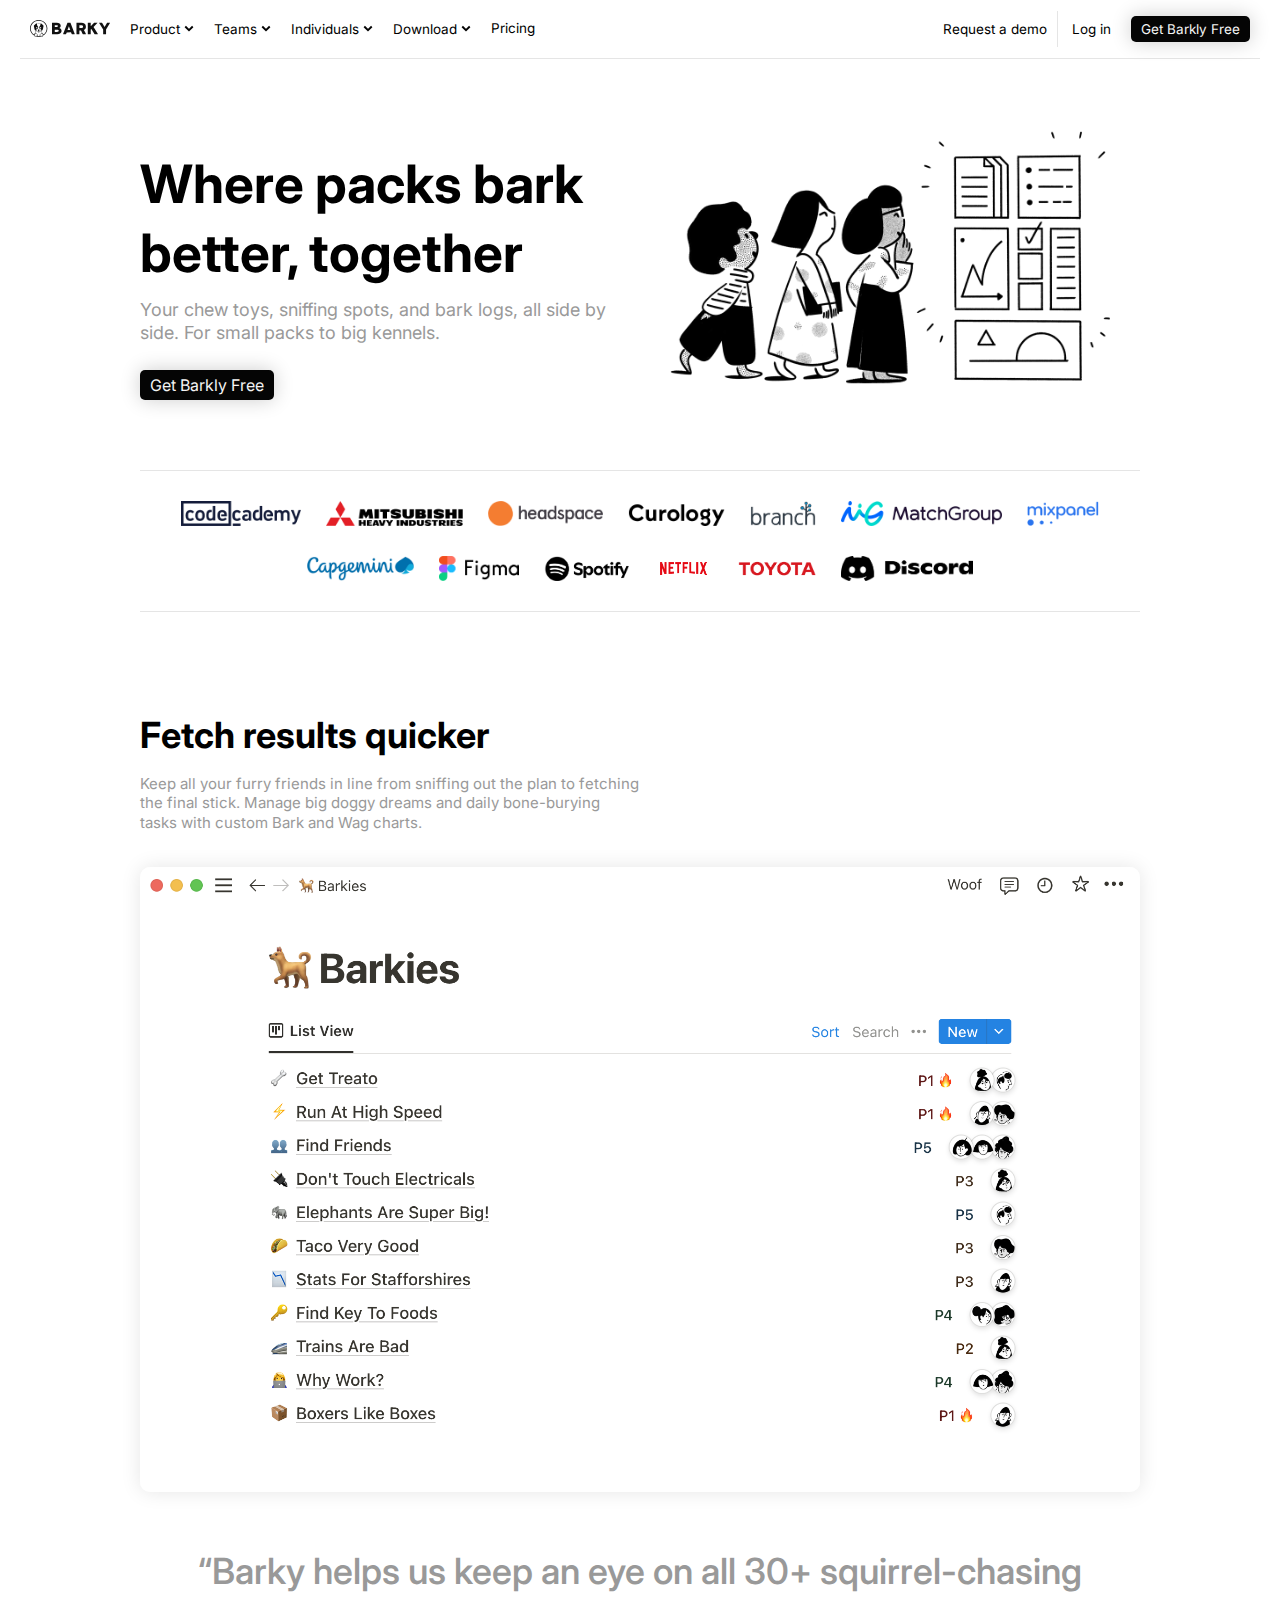
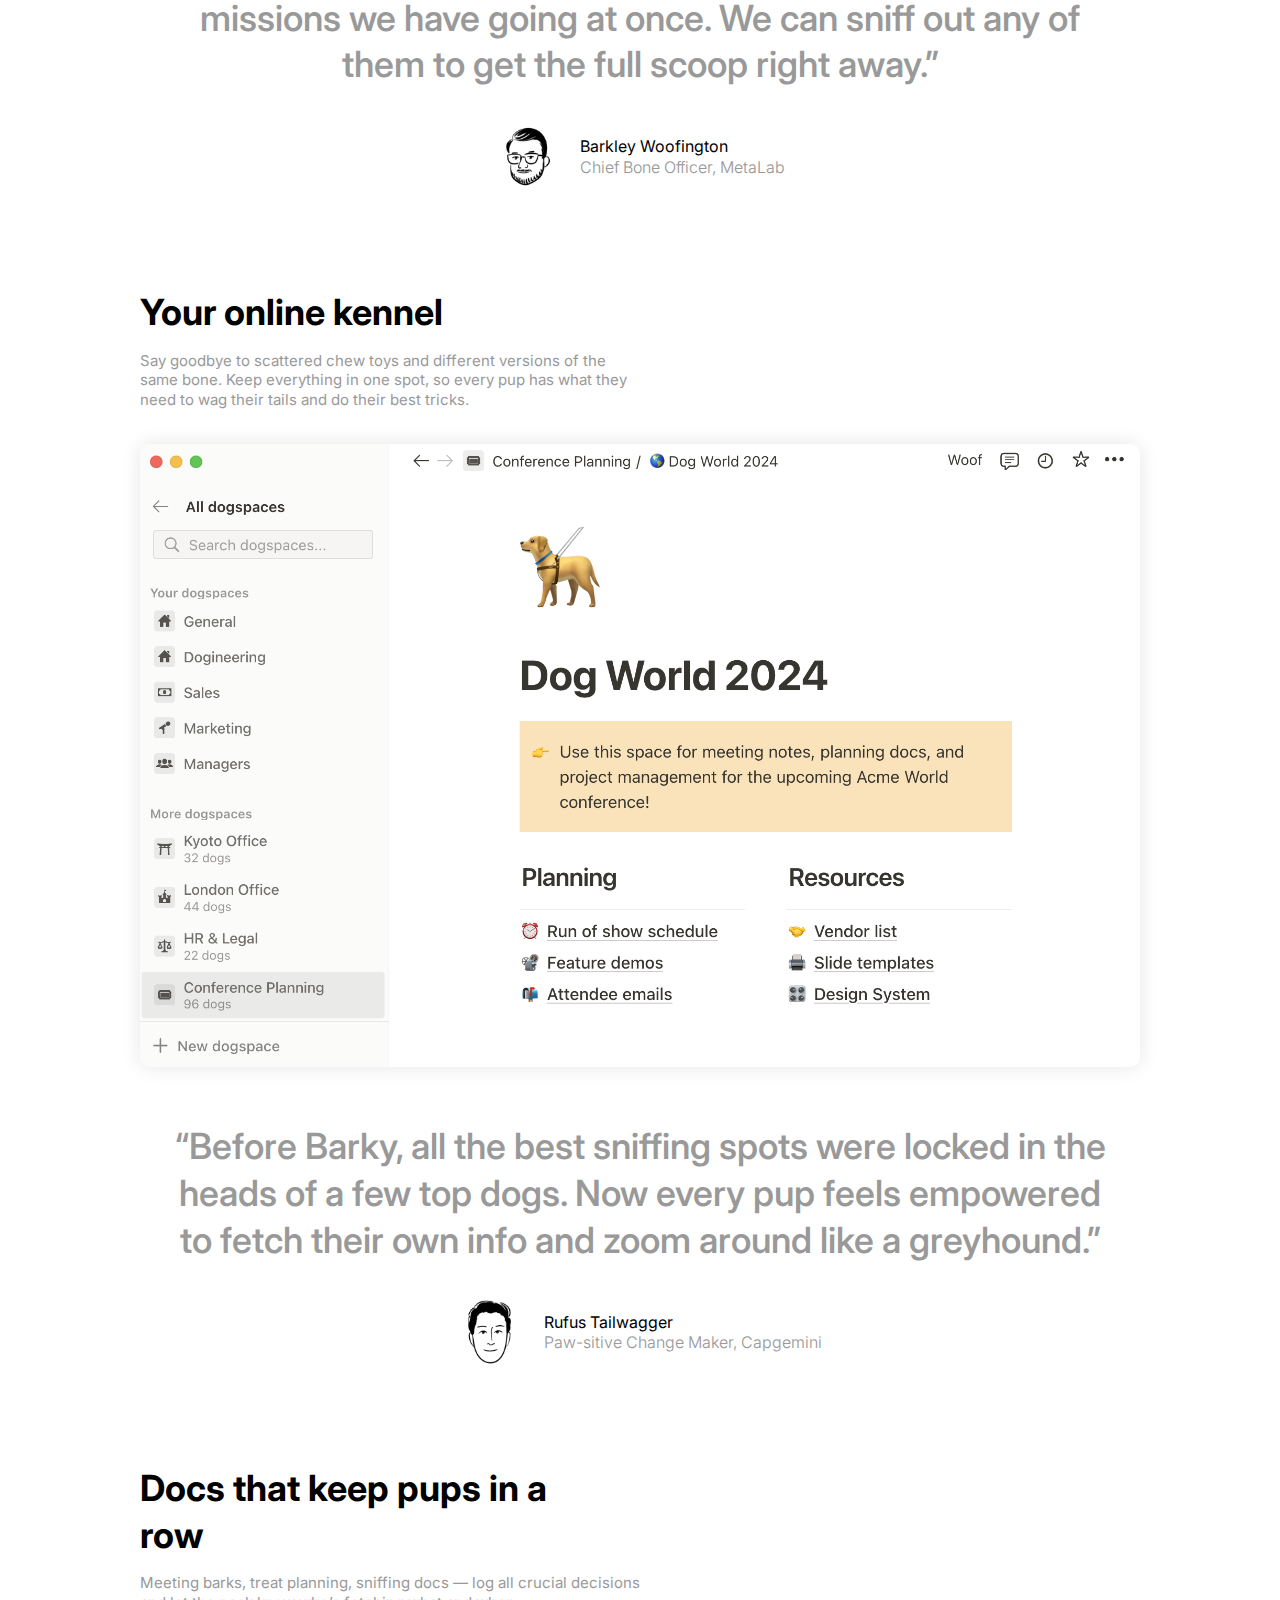
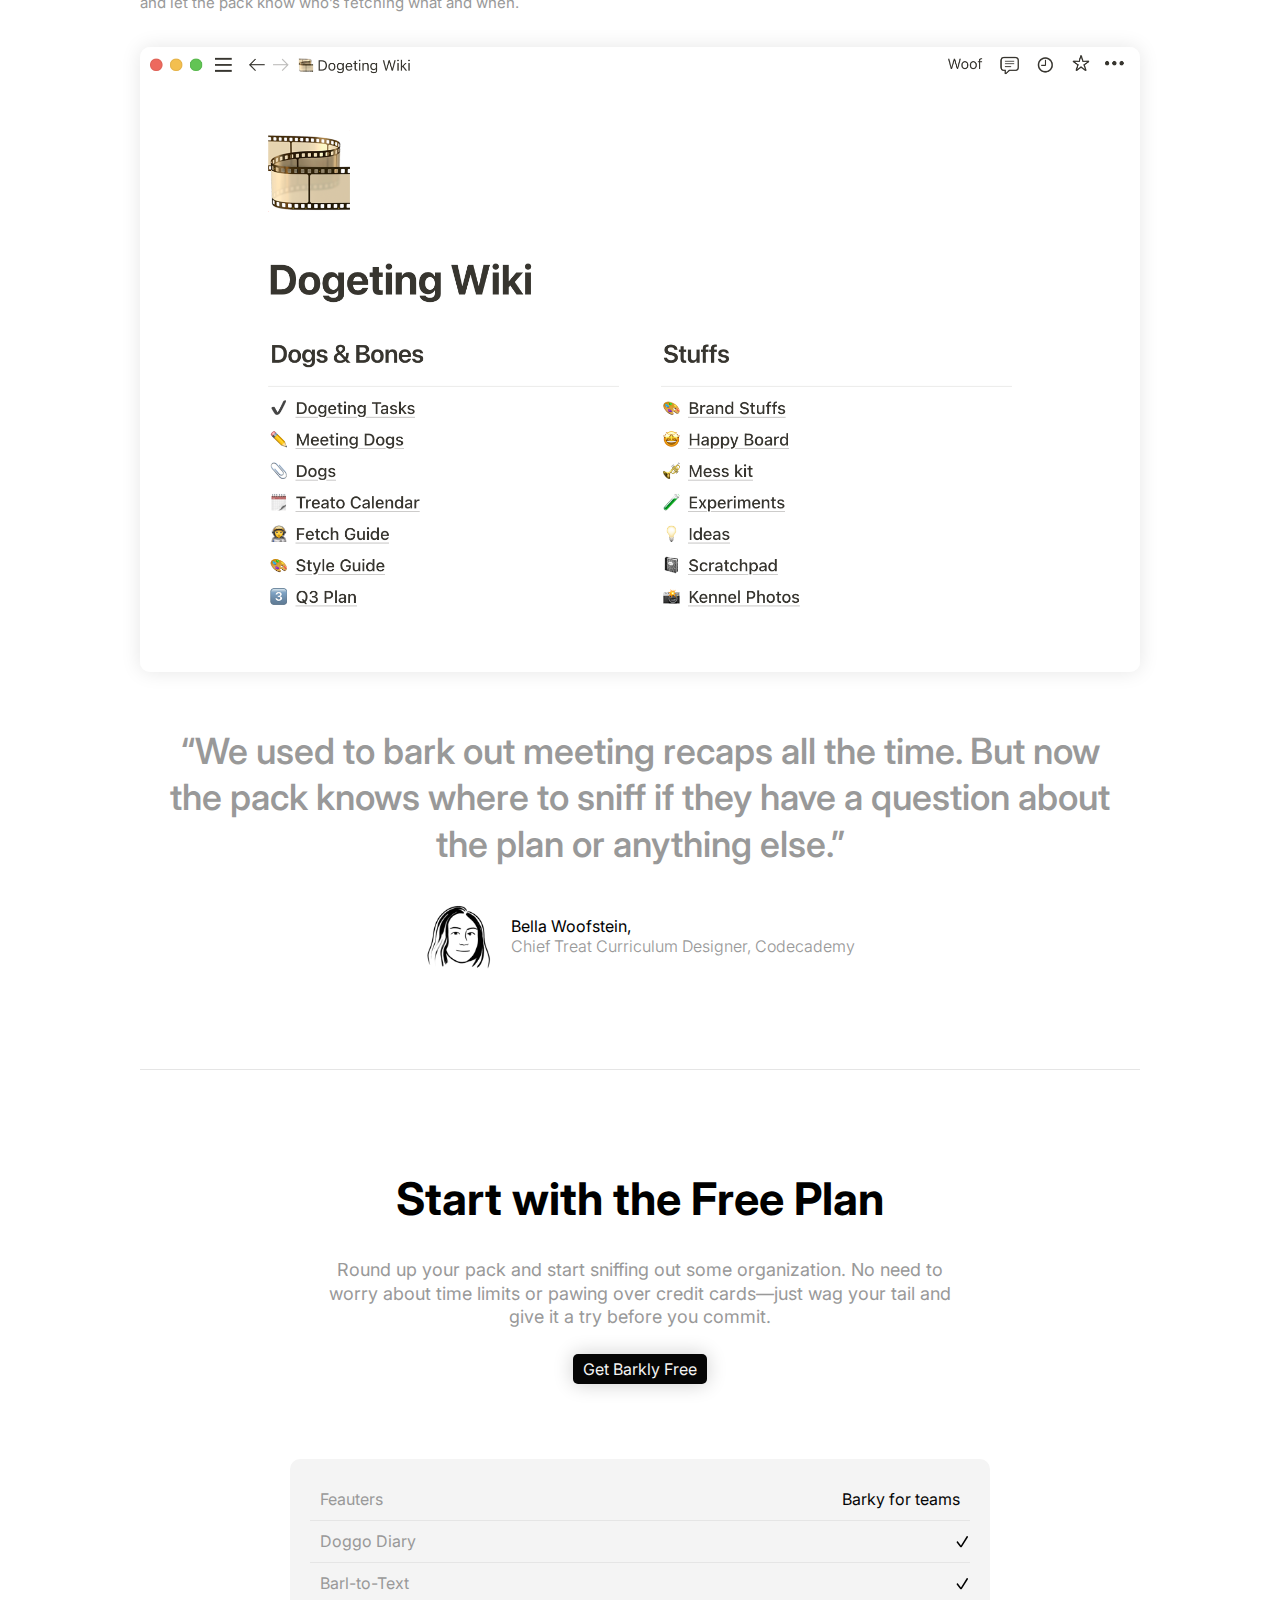
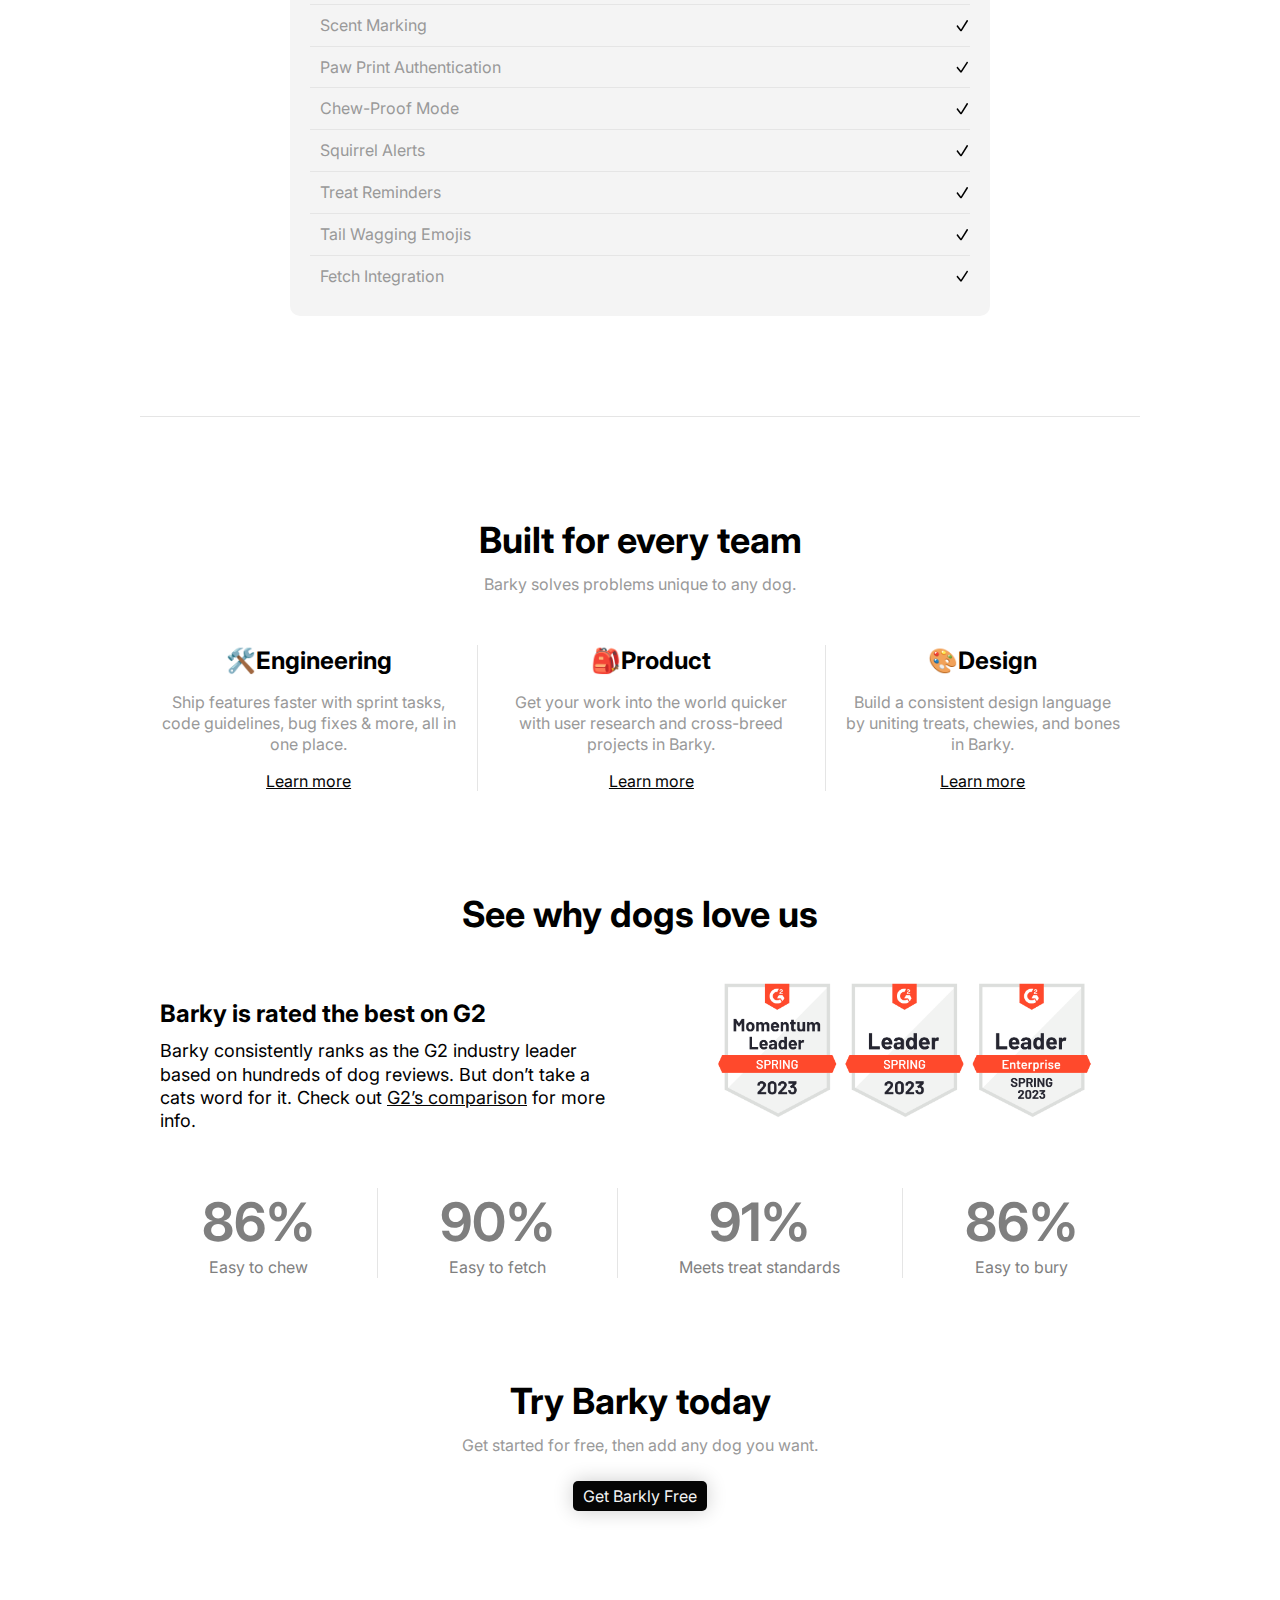
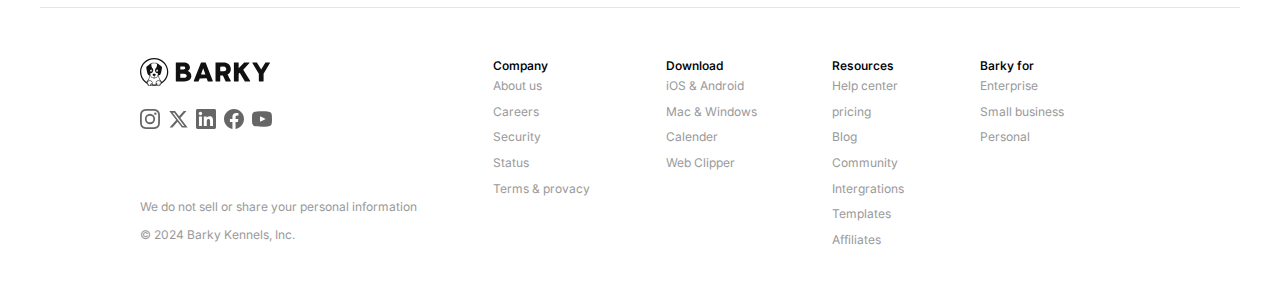
==== commit 98fc46d1: "Ipad-anpassning är klar" ====
--- a/projekt.html
+++ b/projekt.html
@@ -278,7 +278,7 @@
                 <h2>Barky is rated the best on G2</h2>
                     <p>Barky consistently ranks as the G2 industry leader based on hundreds of dog reviews. But don’t take a cats word for it. Check out <a class="link-in-text" href=#>G2’s comparison</a> for more info.</p>
             </div>
-            <div class="pic-left">
+            <div class="pic-left" id="badges">
                 <img src="material/badges.png">
             </div>
         </div>
@@ -295,7 +295,7 @@
                 <h3>91%</h3>
                 <p>Meets treat standards</p>
             </div>
-            <div class="numbers"  id="last">
+            <div class="numbers" id="last">
                 <h3>86%</h3>
                 <p>Easy to bury</p>
             </div>
--- a/style.css
+++ b/style.css
@@ -179,6 +179,7 @@
 #container h2 {
     margin: 100px 0 0 0; 
     font-size: 36px;
+    width: 45%;
 }
 .doginfo {
     display: flex; 
@@ -297,6 +298,7 @@
 }
 #rated {
     display: flex;
+    gap: 20px; 
 }
 #rated-text {
     margin-top: 50px; 
@@ -312,7 +314,7 @@
 }
 #procent {
     display: flex;
-    color: #999999;
+    color: #7f7f7f;
     text-align: center; 
     margin: 20px 0;  
 }
@@ -403,9 +405,6 @@
     .pic-left img {
         width: 50%;
     }
-    .pic-left {
-        padding: 0; 
-    }
     #top h1 {
         margin: 0;
         font-size: 45px;
@@ -414,111 +413,43 @@
         padding: 0 200px; 
     }
     .textdog p {
-        padding-right: 50px;
+        padding-right: 75px;
         margin-top: 5px; 
-    }
-
-}
-
-/*----------------mobilanpassnig ----------------*/
-@media (max-width: 600px) {
-    body {
-        margin: 0 25px; 
-    }
-    #logo-header {
-        width: 120px;
-    }
-    #top-menu-container {
-        border: none; 
-        position: static; 
-    }
-    #nav-left, #nav-right{
-        display: none;
-    }
-    #ipad{
-        display: none; 
-       }
-    #hamburger{
-        display: inline; 
-        width: 25px;
-    }
-    /*-----nav slut, main börjar-----*/
-    #top {
-        flex-direction: column-reverse;
-        margin: 50px 0 100px 0;
-        text-align: center;
-    }
-    #top h1 {
-        margin-top: 0; 
-    }
-    #top p {
-        padding: 10px; 
-    }
-    .pic-left {
-    padding: 0 30px;
-    }
-    #container {
-        text-align: center;
-    }
-    #container h2 {
-        margin: 70px 0 0 0; 
-    }
-    .doginfo {
-        display: block;
-    }
-    .textdog {
-        width: 100%;
-        font-size: 18px; 
-    }
-    .small-pic {
-        gap: 5px;
-        text-align: left; 
-    }
-    .quote {
-        font-size: 26px; 
-        padding: 0 20px; 
-    }
-    .second {
-        font-size: 12px;
-    }
-    #free-plan {
-        width: 100%;
     }
     #free-plan h1 {
         font-size: 36px;
     }
     #text-free {
-        padding: 15px;
-        margin-bottom: 20px; 
+        padding: 10px 30px 20px 30px; 
     }
     #column-built {
-        flex-direction: column;
+        display: grid; 
+        grid-template-columns: 1fr 1fr;
+        grid-template-rows: 1fr 1fr;
+        gap: 50px; 
     }
     .column {
-        border: none;
-        margin-bottom: 40px; 
-    }
-    .content h1 {
-        margin-top: 50px; 
-    }
-    #rated {
-        flex-direction: column;
+        border: none; 
+    }
+    #badges img {
+        width: 100%;
+    }
+    #rated p {
+        font-size: 15px;
+        padding: 10px 50px 10px 0; 
     }
     #procent {
-        flex-direction: column;
+    display: grid; 
+    grid-template-columns: 1fr 1fr;
+    grid-template-rows: 1fr 1fr;
+    gap: 50px; 
     }
     .numbers {
         border: none; 
-        margin-bottom: 50px; 
-    }
-    /*---------main slut, footer börjar -------*/
-    footer {
-        font-size: 14px;
-    }
-    #logo-footer {
-        width: 160px;
-    }
+    }
+    /*--------main slut, footer börjar--------*/ 
     .footer-wrapper {
+        margin-top: 70px;
         display: grid; 
         grid-template-columns: 1fr 1fr;
         grid-template-rows: 1fr 180px 1fr; 
@@ -538,12 +469,6 @@
     #four {
         grid-column: 2;
         grid-row: 3; 
-    }
-    .media {
-        width: 25px;
-    }
-    #logo-footer {
-        margin-top: 50px; 
     }
     #footer-text {
         margin: 35px 0;
@@ -556,4 +481,143 @@
     .footer-content {
         margin-top: 0; 
     }
+}
+
+/*----------------mobilanpassnig ----------------*/
+@media (max-width: 600px) {
+    body {
+        margin: 0 25px; 
+    }
+    #logo-header {
+        width: 120px;
+    }
+    #top-menu-container {
+        border: none; 
+        position: static; 
+    }
+    #nav-left, #nav-right{
+        display: none;
+    }
+    #ipad{
+        display: none; 
+       }
+    #hamburger{
+        display: inline; 
+        width: 25px;
+    }
+    /*-----nav slut, main börjar-----*/
+    #top {
+        flex-direction: column-reverse;
+        margin: 50px 0 100px 0;
+        text-align: center;
+    }
+    #top h1 {
+        margin-top: 0; 
+    }
+    #top p {
+        padding: 10px; 
+    }
+    .pic-left {
+    padding: 0 30px;
+    }
+    #container {
+        text-align: center;
+    }
+    #container h2 {
+        margin: 70px 0 0 0;
+        width: 100%; 
+    }
+    .doginfo {
+        display: block;
+    }
+    .textdog {
+        width: 100%;
+        font-size: 18px; 
+    }
+    .small-pic {
+        gap: 5px;
+        text-align: left; 
+    }
+    .quote {
+        font-size: 26px; 
+        padding: 0 20px; 
+    }
+    .second {
+        font-size: 12px;
+    }
+    #free-plan {
+        width: 100%;
+    }
+    #free-plan h1 {
+        font-size: 36px;
+    }
+    #text-free {
+        padding: 15px;
+        margin-bottom: 20px; 
+    }
+    #column-built {
+        flex-direction: column;
+    }
+    .column {
+        border: none;
+        margin-bottom: 40px; 
+    }
+    .content h1 {
+        margin-top: 50px; 
+    }
+    #rated {
+        flex-direction: column;
+    }
+    #procent {
+        flex-direction: column;
+    }
+    .numbers {
+        border: none; 
+        margin-bottom: 50px; 
+    }
+    /*---------main slut, footer börjar -------*/
+    footer {
+        font-size: 14px;
+    }
+    #logo-footer {
+        width: 160px;
+    }
+    .footer-wrapper {
+        display: grid; 
+        grid-template-columns: 1fr 1fr;
+        grid-template-rows: 1fr 180px 1fr; 
+    }
+    #one {
+        grid-column: 1;
+        grid-row: 2; 
+    }
+    #two {
+        grid-column: 2;
+        grid-row: 2; 
+    }
+    #three {
+        grid-column: 1;
+        grid-row: 3; 
+    }
+    #four {
+        grid-column: 2;
+        grid-row: 3; 
+    }
+    .media {
+        width: 25px;
+    }
+    #logo-footer {
+        margin-top: 50px; 
+    }
+    #footer-text {
+        margin: 35px 0;
+        color: #050505; 
+    } 
+    #footer-text p {
+        padding: 10px 0;
+        margin: 0; 
+    }
+    .footer-content {
+        margin-top: 0; 
+    }
 }